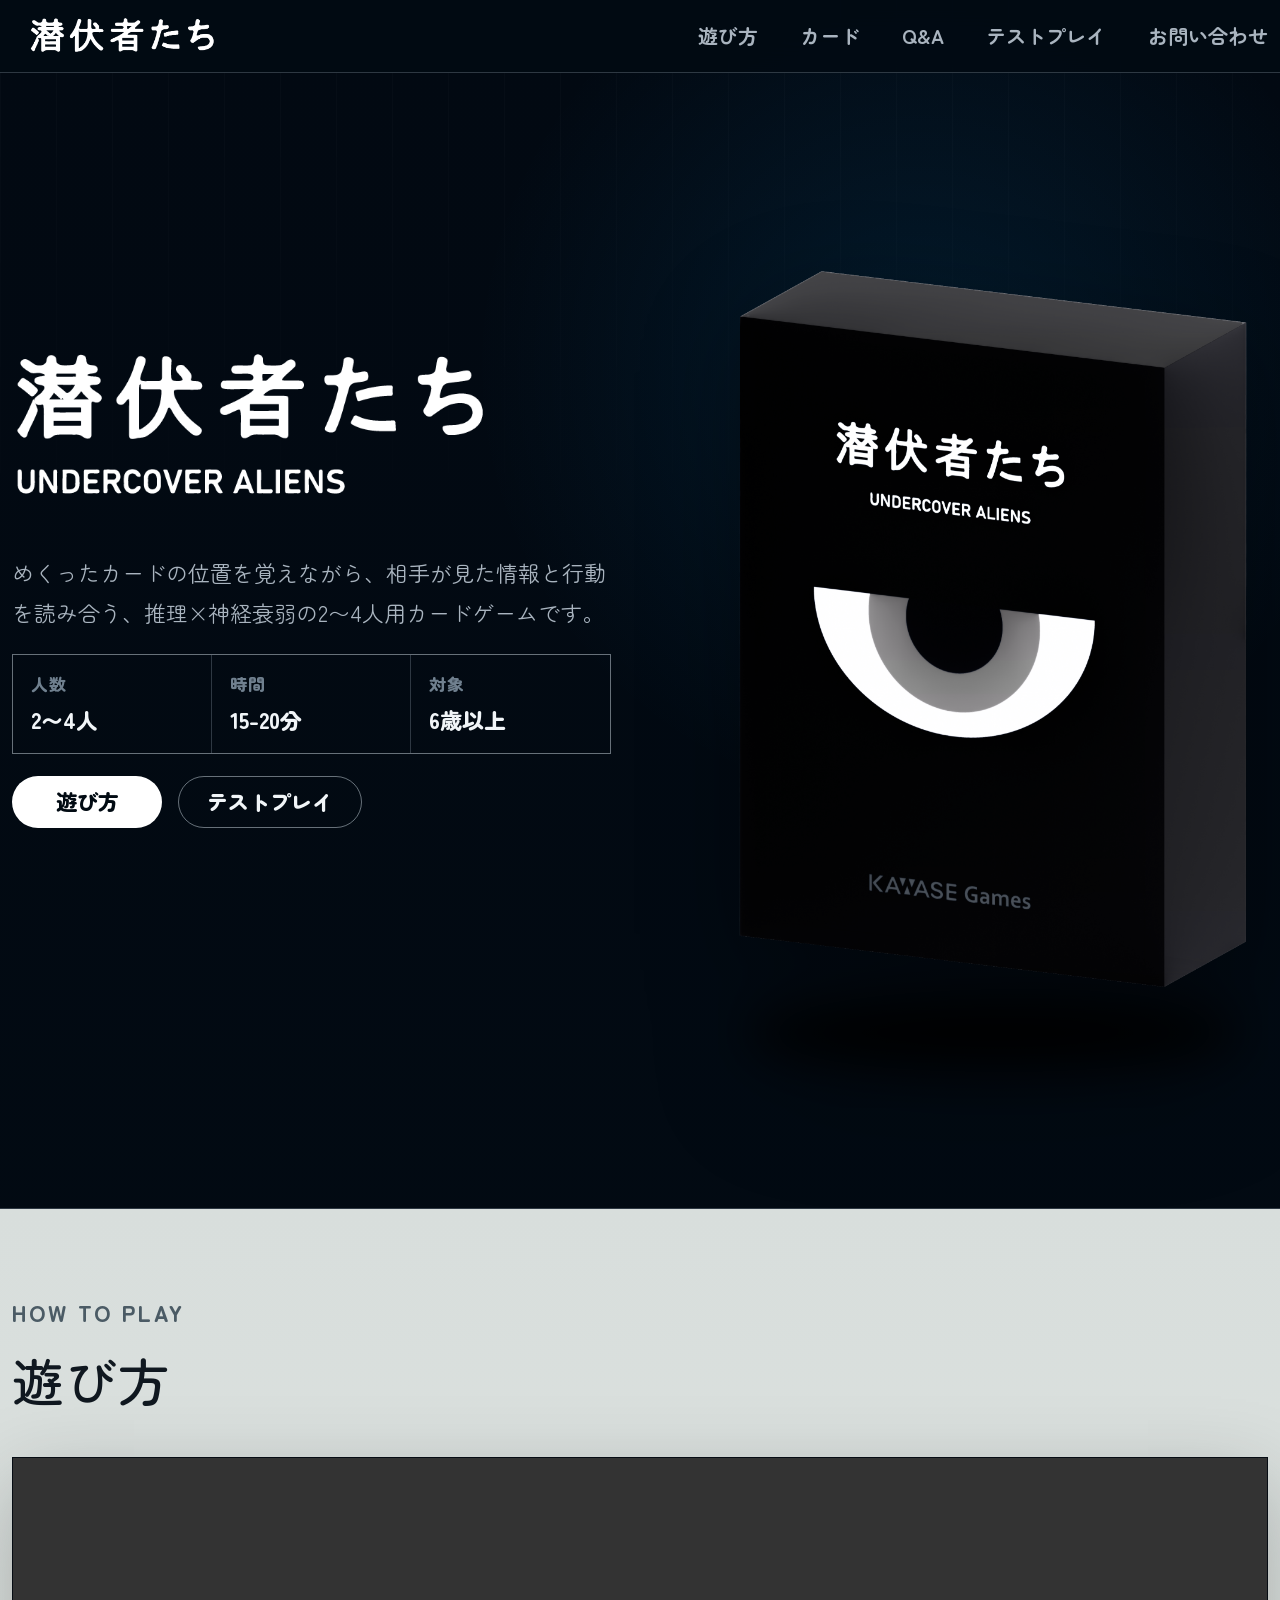
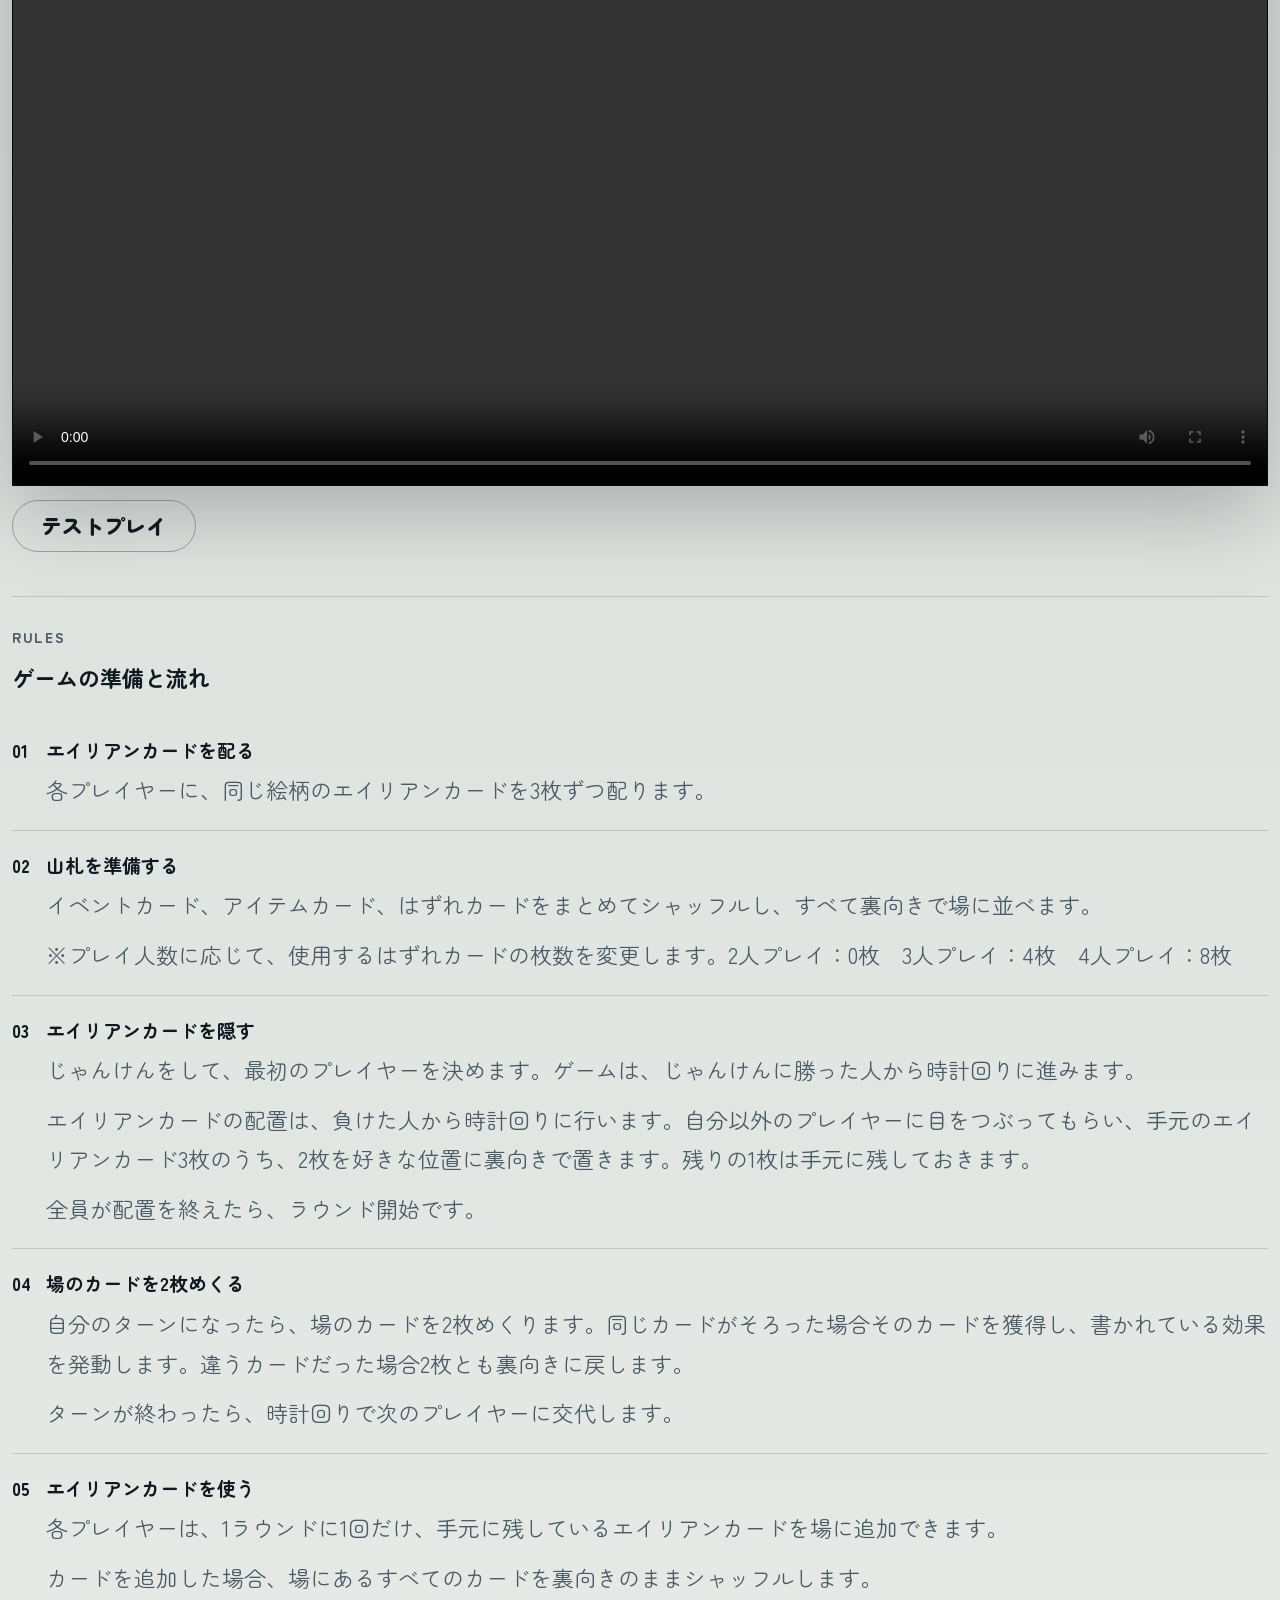
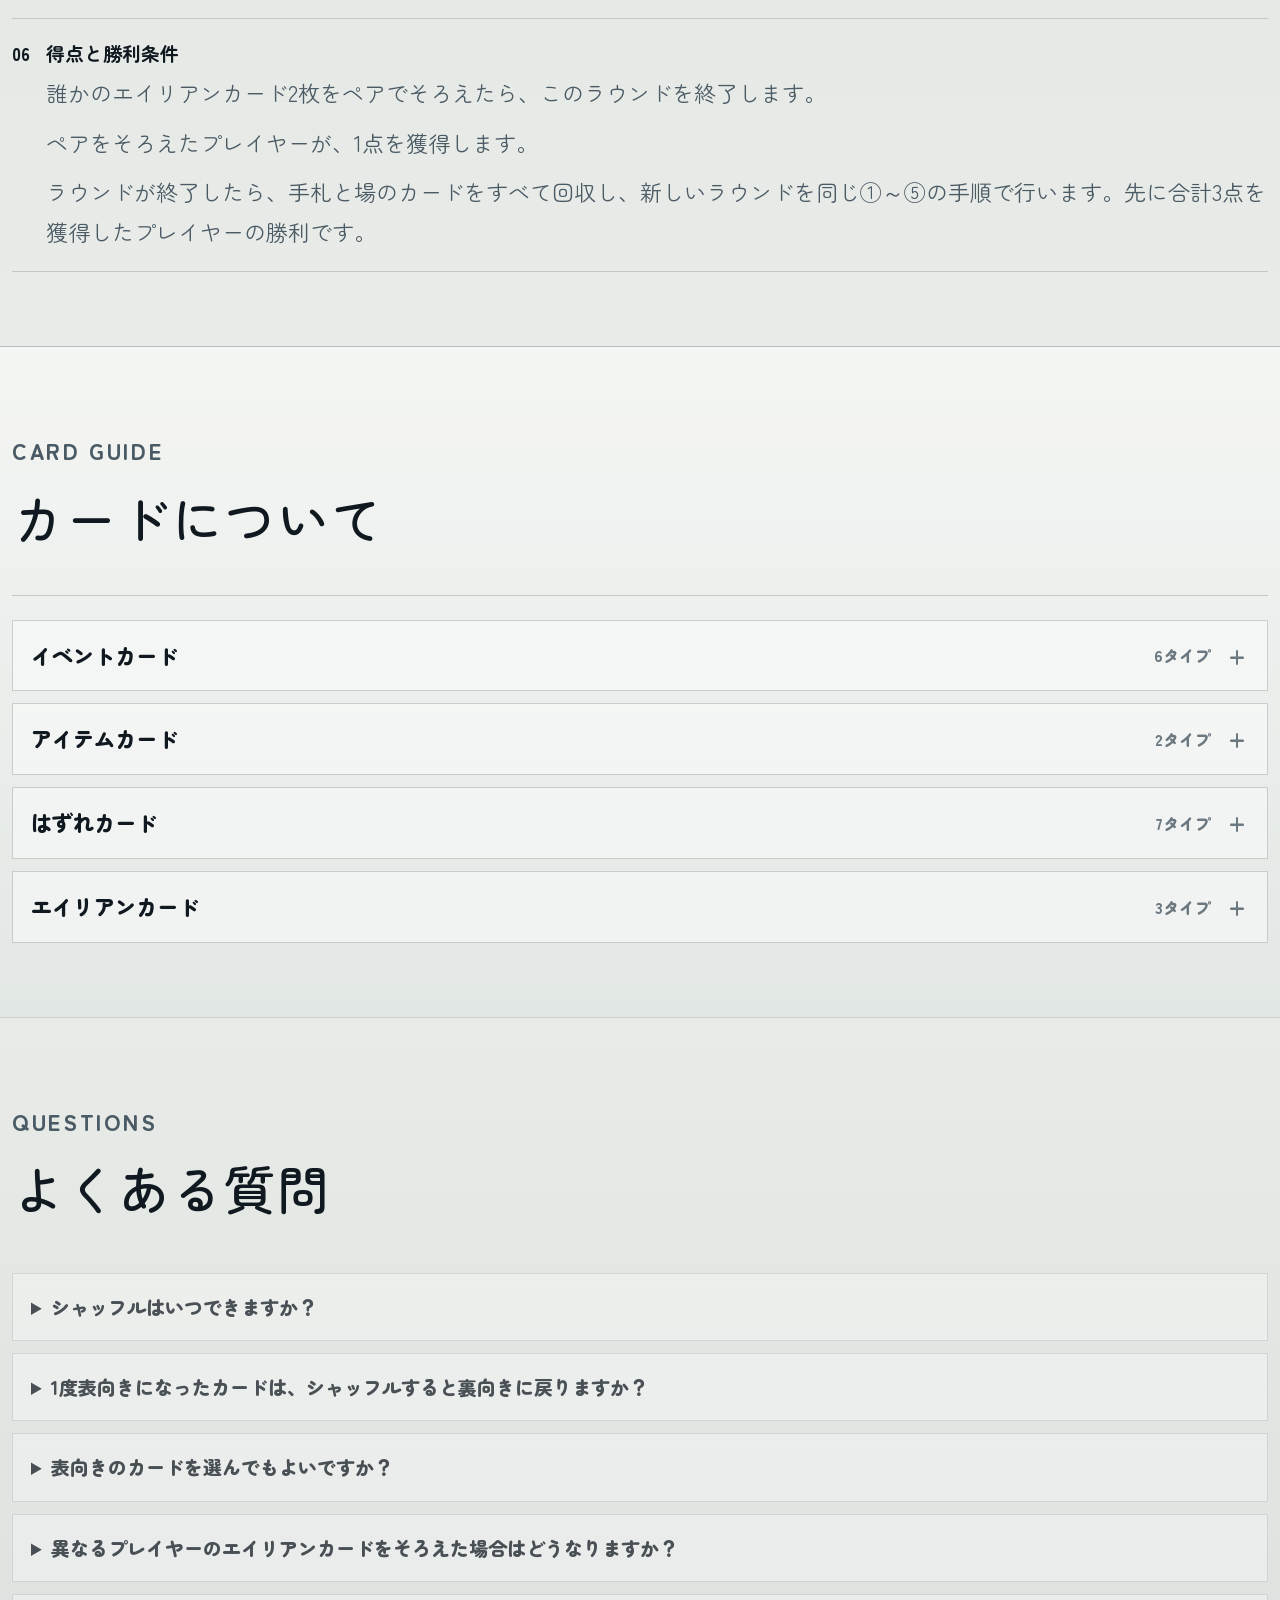
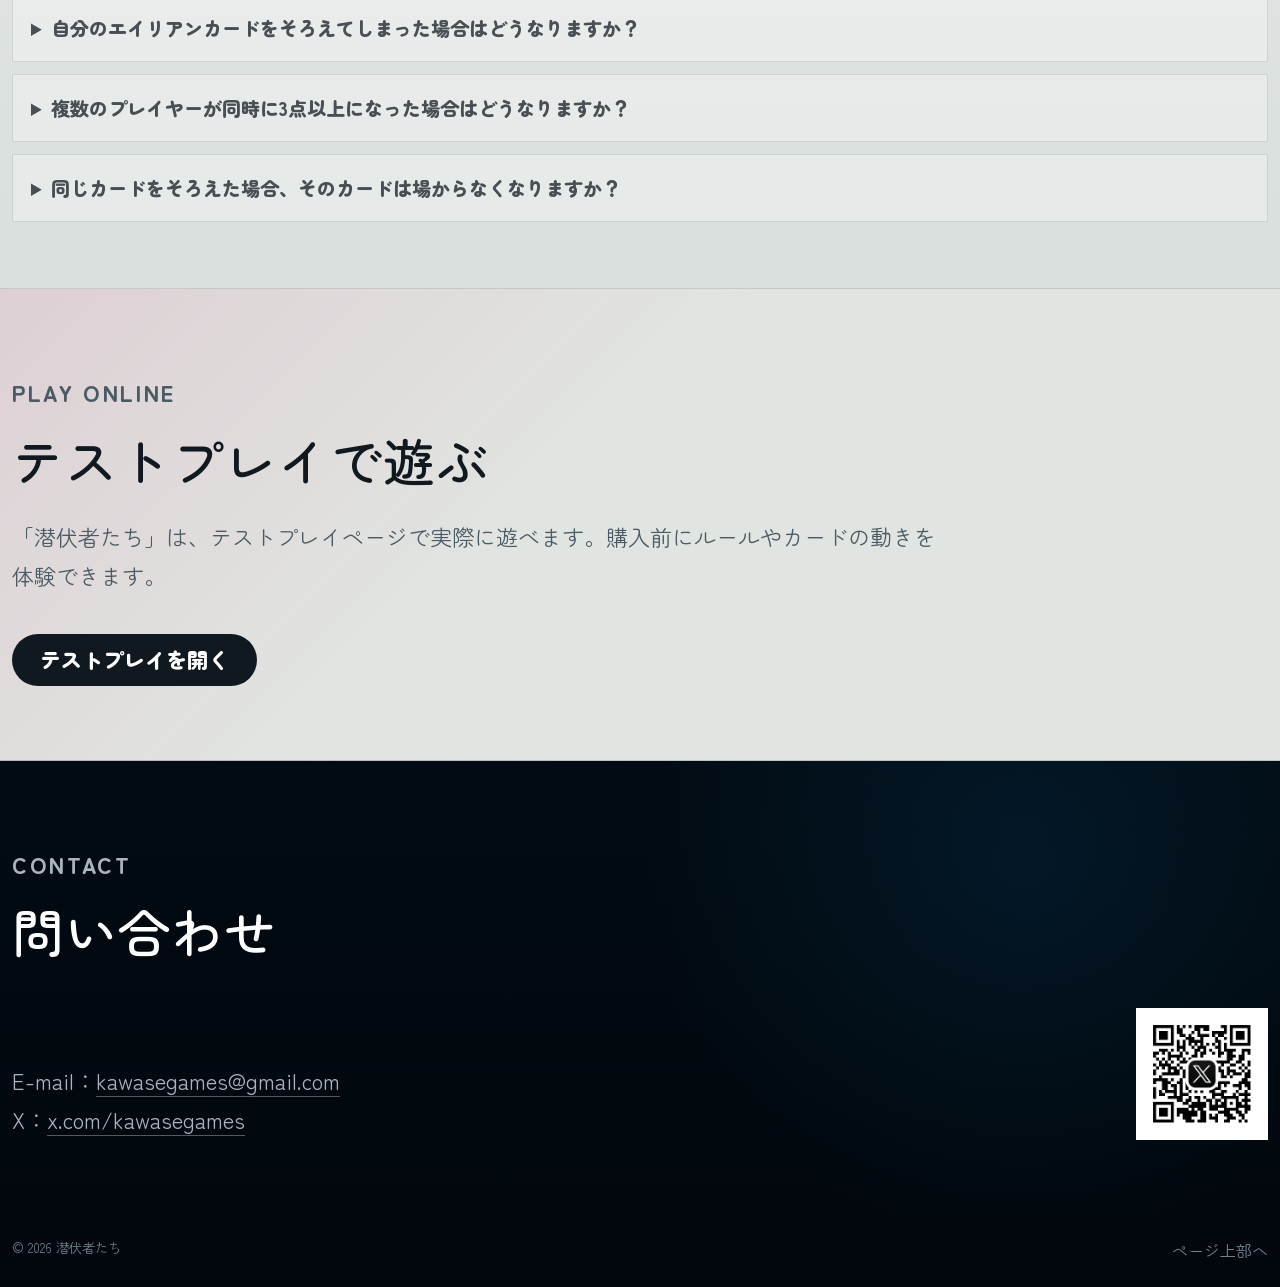
==== index.html @ 89948c5f "Update how-to video asset" ====
﻿<!doctype html>
<html lang="ja">
<head>
  <meta charset="utf-8">
  <meta http-equiv="content-type" content="text/html; charset=utf-8">
  <meta name="viewport" content="width=device-width, initial-scale=1">
  <title>潜伏者たち | UNDERCOVER ALIENS</title>
  <meta name="description" content="推理と神経衰弱が交差する2〜4人用カードゲーム「潜伏者たち」の公式ページ。">
  <meta property="og:type" content="website">
  <meta property="og:title" content="潜伏者たち">
  <meta property="og:description" content="推理と神経衰弱が交差する2〜4人用カードゲーム。">
  <link rel="preconnect" href="https://fonts.googleapis.com">
  <link rel="preconnect" href="https://fonts.gstatic.com" crossorigin>
  <link href="https://fonts.googleapis.com/css2?family=Zen+Maru+Gothic:wght@400;500;700;900&display=swap" rel="stylesheet">
  <link rel="stylesheet" href="./style.css?v=20260928-01">
</head>
<body>
  <a class="skip-link" href="#main">本文へ移動</a>

  <header class="site-header">
    <div class="wrap header-inner">
      <a class="brand" href="#top" aria-label="潜伏者たち">
        <img class="header-logo" src="./素材/ヘッダー.png" alt="潜伏者たち" width="792" height="171">
      </a>
      <nav class="nav-links" aria-label="ページ内ナビゲーション">
        <a href="#howto">遊び方</a>
        <a href="#cards">カード</a>
        <a href="#faq">Q&A</a>
        <a href="#shiyutaku">テストプレイ</a>
        <a href="#contact">お問い合わせ</a>
      </nav>
      <a class="nav-cta" href="#howto">遊び方</a>
    </div>
  </header>

  <main id="main">
    <section class="hero" id="top">
      <div class="wrap hero-grid">
        <div class="hero-copy reveal">
          <h1 class="sr-only" data-config="title">潜伏者たち</h1>
          <div class="hero-title-frame" aria-hidden="true">
            <img class="hero-title-image" src="./素材/タイトル.png" alt="" width="792" height="489">
          </div>
          <p class="hero-text">めくったカードの位置を覚えながら、相手が見た情報と行動を読み合う、推理×神経衰弱の2〜4人用カードゲームです。</p>
          <dl class="spec-strip" aria-label="ゲーム概要">
            <div><dt>人数</dt><dd data-config="players">2〜4人</dd></div>
            <div><dt>時間</dt><dd data-config="playTime">15-20分</dd></div>
            <div><dt>対象</dt><dd data-config="age">6歳以上</dd></div>
          </dl>
          <div class="hero-actions">
            <a class="button button-primary" href="#howto">遊び方</a>
            <a class="button button-secondary" href="https://shiyutaku.com/home" target="_blank" rel="noopener" data-buy-link data-config="ctaLabel">テストプレイ</a>
          </div>
        </div>

        <div class="hero-art reveal" aria-label="商品イメージ">
          <img class="hero-art-image" src="./素材/はこ-hero.png" alt="潜伏者たちの商品箱イメージ" width="1839" height="2798">
        </div>
      </div>
    </section>

    <section class="section section-rules" id="howto">
      <div class="wrap narrow">
        <div class="section-title reveal">
          <p class="eyebrow">How to play</p>
          <h2>遊び方</h2>
        </div>

        <section class="howto-video reveal" aria-label="遊び方動画">
          <div class="movie-screen">
            <video class="howto-movie" controls playsinline preload="metadata" aria-label="潜伏者たちの遊び方動画">
              <source src="./素材/最終.mp4?v=20261009-02" type="video/mp4">
              お使いのブラウザでは動画を再生できません。
            </video>
          </div>
          <div class="movie-controls">
            <a class="button button-secondary button-paper" href="https://shiyutaku.com/home" target="_blank" rel="noopener">テストプレイ</a>
          </div>
        </section>

        <section class="rule-block rule-block-single reveal">
          <div class="rule-heading">
            <p class="eyebrow">Rules</p>
            <h3>ゲームの準備と流れ</h3>
          </div>
          <ol class="rule-list">
            <li>
              <h4>エイリアンカードを配る</h4>
              <p>各プレイヤーに、同じ絵柄のエイリアンカードを3枚ずつ配ります。</p>
            </li>
            <li>
              <h4>山札を準備する</h4>
              <p>イベントカード、アイテムカード、はずれカードをまとめてシャッフルし、すべて裏向きで場に並べます。</p>
              <p class="rule-note">※プレイ人数に応じて、使用するはずれカードの枚数を変更します。2人プレイ：0枚　3人プレイ：4枚　4人プレイ：8枚</p>
            </li>
            <li>
              <h4>エイリアンカードを隠す</h4>
              <p>じゃんけんをして、最初のプレイヤーを決めます。ゲームは、じゃんけんに勝った人から時計回りに進みます。</p>
              <p>エイリアンカードの配置は、負けた人から時計回りに行います。自分以外のプレイヤーに目をつぶってもらい、手元のエイリアンカード3枚のうち、2枚を好きな位置に裏向きで置きます。残りの1枚は手元に残しておきます。</p>
              <p>全員が配置を終えたら、ラウンド開始です。</p>
            </li>
            <li>
              <h4>場のカードを2枚めくる</h4>
              <p>自分のターンになったら、場のカードを2枚めくります。同じカードがそろった場合そのカードを獲得し、書かれている効果を発動します。違うカードだった場合2枚とも裏向きに戻します。</p>
              <p>ターンが終わったら、時計回りで次のプレイヤーに交代します。</p>
            </li>
            <li>
              <h4>エイリアンカードを使う</h4>
              <p>各プレイヤーは、1ラウンドに1回だけ、手元に残しているエイリアンカードを場に追加できます。</p>
              <p>カードを追加した場合、場にあるすべてのカードを裏向きのままシャッフルします。</p>
            </li>
            <li>
              <h4>得点と勝利条件</h4>
              <p>誰かのエイリアンカード2枚をペアでそろえたら、このラウンドを終了します。</p>
              <p>ペアをそろえたプレイヤーが、1点を獲得します。</p>
              <p>ラウンドが終了したら、手札と場のカードをすべて回収し、新しいラウンドを同じ①～⑤の手順で行います。先に合計3点を獲得したプレイヤーの勝利です。</p>
            </li>
          </ol>
        </section>
      </div>
    </section>

    <section class="section section-manual" id="cards">
      <div class="wrap narrow">
        <div class="section-title reveal">
          <p class="eyebrow">Card guide</p>
          <h2>カードについて</h2>
        </div>

        <section class="card-guide reveal">
          <div class="card-accordion">
            <details>
              <summary>
                <span>イベントカード</span>
                <small>6タイプ</small>
              </summary>
              <div class="card-detail">
                <div>
                  <div class="card-image-grid card-image-grid-inset" aria-label="イベントカード画像一覧">
                    <img src="./素材/001-card-front.png" alt="イベントカード画像 001" width="816" height="1112" loading="lazy">
                    <img src="./素材/002-card-front.png" alt="イベントカード画像 002" width="816" height="1112" loading="lazy">
                    <img src="./素材/003-card-front.png" alt="イベントカード画像 003" width="816" height="1112" loading="lazy">
                    <img src="./素材/004-card-front.png" alt="イベントカード画像 004" width="816" height="1112" loading="lazy">
                    <img src="./素材/005-card-front.png" alt="イベントカード画像 005" width="816" height="1112" loading="lazy">
                    <img src="./素材/006-card-front.png" alt="イベントカード画像 006" width="816" height="1112" loading="lazy">
                    <img src="./素材/007-card-front.png" alt="イベントカード画像 007" width="816" height="1112" loading="lazy">
                  </div>
                </div>
              </div>
            </details>
            <details>
              <summary>
                <span>アイテムカード</span>
                <small>2タイプ</small>
              </summary>
              <div class="card-detail">
                <div>
                  <div class="card-image-grid card-image-grid-inset" aria-label="アイテムカード画像一覧">
                    <img src="./素材/011-card-front-01.png" alt="アイテムカード画像 011" width="816" height="1112" loading="lazy">
                    <img src="./素材/012-card-front-01.png" alt="アイテムカード画像 012" width="816" height="1112" loading="lazy">
                    <img src="./素材/013-card-front.png" alt="アイテムカード画像 013" width="816" height="1112" loading="lazy">
                    <img src="./素材/014-card-front.png" alt="アイテムカード画像 014" width="816" height="1112" loading="lazy">
                    <img src="./素材/015-card-front.png" alt="アイテムカード画像 015" width="816" height="1112" loading="lazy">
                    <img src="./素材/016-card-front.png" alt="アイテムカード画像 016" width="816" height="1112" loading="lazy">
                  </div>
                </div>
              </div>
            </details>
            <details>
              <summary>
                <span>はずれカード</span>
                <small>7タイプ</small>
              </summary>
              <div class="card-detail">
                <div>
                  <div class="card-image-grid card-image-grid-inset" aria-label="はずれカード画像一覧">
                    <img src="./素材/111-card-front.png" alt="はずれカード画像 111" width="816" height="1112" loading="lazy">
                  </div>
                </div>
              </div>
            </details>
            <details>
              <summary>
                <span>エイリアンカード</span>
                <small>3タイプ</small>
              </summary>
              <div class="card-detail alien-type">
                <div>
                  <div class="card-image-grid card-image-grid-inset" aria-label="エイリアンカード画像一覧">
                    <img src="./素材/001-E-card-front.png" alt="エイリアンカード画像 001-E" width="816" height="1112" loading="lazy">
                    <img src="./素材/002-E-card-front.png" alt="エイリアンカード画像 002-E" width="816" height="1112" loading="lazy">
                    <img src="./素材/003-E-card-front.png" alt="エイリアンカード画像 003-E" width="816" height="1112" loading="lazy">
                    <img src="./素材/004-E-card-front.png" alt="エイリアンカード画像 004-E" width="816" height="1112" loading="lazy">
                  </div>
                </div>
              </div>
            </details>
          </div>
        </section>
      </div>
    </section>

    <section class="section section-faq" id="faq">
      <div class="wrap narrow">
        <div class="section-title reveal">
          <p class="eyebrow">Questions</p>
          <h2>よくある質問</h2>
        </div>

        <div class="faq-list reveal">
          <details>
            <summary>シャッフルはいつできますか？</summary>
            <p>操作中のプレイヤーのターンが終了したタイミングで行えます。カードをめくっている途中や、カードの効果を処理している途中にはシャッフルできません。</p>
          </details>
          <details>
            <summary>1度表向きになったカードは、シャッフルすると裏向きに戻りますか？</summary>
            <p>戻りません。1度表向きになったカードは、そのラウンドが終了するまで表向きのままです。シャッフルする場合も、表向きの状態を保ったまま位置だけを入れ替えます。</p>
          </details>
          <details>
            <summary>表向きのカードを選んでもよいですか？</summary>
            <p>はい。場にあるカードであれば、表向きのカードも選べます。</p>
          </details>
          <details>
            <summary>異なるプレイヤーのエイリアンカードをそろえた場合はどうなりますか？</summary>
            <p>ペアとして成立しません。同じプレイヤーが持つ同じ絵柄のエイリアンカード2枚をそろえた場合のみ有効です。異なるプレイヤーのエイリアンカードだった場合は、そのまま元の位置に戻します。</p>
          </details>
          <details>
            <summary>自分のエイリアンカードをそろえてしまった場合はどうなりますか？</summary>
            <p>自分以外のすべてのプレイヤーが、それぞれ1点を獲得します。</p>
          </details>
          <details>
            <summary>複数のプレイヤーが同時に3点以上になった場合はどうなりますか？</summary>
            <p>最も得点が高いプレイヤーの勝利です。最も得点が高いプレイヤーが複数いる場合は、その全員が同率1位となります。それ以外のプレイヤーは敗北です。</p>
          </details>
          <details>
            <summary>同じカードをそろえた場合、そのカードは場からなくなりますか？</summary>
            <p>はい。そろえたカードは、基本的に場から取り除きます。</p>
            <p>イベントカード：そろえた直後に効果を発動し、場から取り除きます。</p>
            <p>アイテムカード：手札に加え、任意のタイミングで使用します。（使用できる回数はカードによって異なります）</p>
          </details>
        </div>
      </div>
    </section>

    <section class="section section-shiyutaku shiyutaku" id="shiyutaku">
      <div class="wrap narrow">
        <div class="section-title reveal">
          <p class="eyebrow">Play online</p>
          <h2>テストプレイで遊ぶ</h2>
          <p>「潜伏者たち」は、テストプレイページで実際に遊べます。購入前にルールやカードの動きを体験できます。</p>
        </div>
        <div class="shiyutaku-box reveal">
          <a class="button button-dark" href="https://shiyutaku.com/home" target="_blank" rel="noopener" data-buy-link>テストプレイを開く</a>
        </div>
      </div>
    </section>

    <section class="section section-contact contact" id="contact">
      <div class="wrap narrow">
        <div class="section-title reveal">
          <p class="eyebrow">Contact</p>
          <h2>問い合わせ</h2>
        </div>
        <div class="contact-panel reveal">
          <div>
            <ul class="contact-list">
              <li>E-mail：<a href="mailto:kawasegames@gmail.com">kawasegames@gmail.com</a></li>
              <li>X：<a href="https://x.com/kawasegames">x.com/kawasegames</a></li>
            </ul>
          </div>
          <div class="qr-row" aria-label="問い合わせQRコード">
            <img class="contact-qr" src="./素材/QR_182072.png" alt="問い合わせ先QRコード" width="300" height="300" loading="lazy">
          </div>
        </div>
      </div>
    </section>
  </main>

  <footer class="footer">
    <div class="wrap footer-inner">
      <small>&copy; <span data-year></span> <span data-config="title">潜伏者たち</span></small>
      <a href="#top">ページ上部へ</a>
    </div>
  </footer>

  <script src="./script.js?v=20260928-01" charset="utf-8"></script>
</body>
</html>
---- style.css ----
:root {
  --bg: #020b13;
  --panel: #06111b;
  --panel-soft: #081722;
  --ink: #f1f5f8;
  --muted: #a9b4bf;
  --dim: #70808f;
  --line: rgba(196, 213, 228, 0.23);
  --line-strong: rgba(223, 235, 245, 0.46);
  --blue: #10a7ff;
  --cyan: #61d8ff;
  --yellow: #ffc62e;
  --pink: #c01665;
  --purple: #df2fff;
  --white: #ffffff;
  --paper: #e9ece8;
  --paper-soft: #dfe5e3;
  --paper-ink: #101820;
  --paper-muted: #4b5b65;
  --max: 1160px;
}

* {
  box-sizing: border-box;
}

html {
  scroll-behavior: smooth;
}

body {
  margin: 0;
  background:
    radial-gradient(circle at 72% 6%, rgba(16, 167, 255, 0.11), transparent 28rem),
    linear-gradient(180deg, #020912 0%, var(--bg) 42%, #01070d 100%);
  color: var(--ink);
  font-family: "Zen Maru Gothic", "Noto Sans JP", "Yu Gothic", Meiryo, sans-serif;
  line-height: 1.8;
  overflow-x: hidden;
}

body::before {
  content: "";
  position: fixed;
  inset: 0;
  pointer-events: none;
  background: linear-gradient(90deg, rgba(255,255,255,0.025) 1px, transparent 1px) 0 0 / 56px 56px;
  mask-image: linear-gradient(180deg, black, transparent 70%);
  z-index: -1;
}

a {
  color: inherit;
  text-decoration: none;
}

img {
  max-width: 100%;
  display: block;
}

button {
  font: inherit;
}

.wrap {
  width: min(var(--max), calc(100% - 16px));
  margin-inline: auto;
}

.narrow {
  width: min(980px, calc(100% - 16px));
}

.skip-link {
  position: fixed;
  left: 14px;
  top: 10px;
  z-index: 100;
  transform: translateY(-150%);
  padding: 8px 12px;
  border: 1px solid var(--line-strong);
  background: var(--ink);
  color: var(--bg);
  font-weight: 800;
}

.skip-link:focus {
  transform: translateY(0);
}

.sr-only {
  position: absolute;
  width: 1px;
  height: 1px;
  padding: 0;
  margin: -1px;
  overflow: hidden;
  clip: rect(0, 0, 0, 0);
  white-space: nowrap;
  border: 0;
}

.site-header {
  position: sticky;
  top: 0;
  z-index: 50;
  border-bottom: 1px solid var(--line);
  background: rgba(2, 11, 19, 0.88);
  backdrop-filter: blur(18px);
}

.header-inner {
  min-height: 72px;
  display: flex;
  align-items: center;
  justify-content: space-between;
  gap: 14px;
}

.brand {
  width: clamp(158px, 36vw, 220px);
  display: inline-flex;
  align-items: center;
  flex: 0 0 auto;
}

.header-logo {
  width: 100%;
  height: auto;
}

.nav-links {
  display: none;
}

.nav-cta {
  display: inline-flex;
  min-height: 48px;
  align-items: center;
  justify-content: center;
  padding: 0 20px;
  border: 1px solid var(--line-strong);
  border-radius: 999px;
  color: var(--ink);
  font-size: 20px;
  font-weight: 800;
}

.hero {
  min-height: auto;
  display: grid;
  align-items: start;
  padding: 96px 0 54px;
  border-bottom: 1px solid var(--line);
  overflow: hidden;
}

.hero-grid {
  display: grid;
  gap: 58px;
}

.eyebrow {
  margin: 0 0 12px;
  color: var(--muted);
  font-size: 14px;
  font-weight: 800;
  letter-spacing: 0.12em;
  text-transform: uppercase;
}

h1,
h2,
h3,
h4,
p {
  margin-top: 0;
}

h1 {
  margin-bottom: 4px;
  font-size: clamp(38px, 12vw, 76px);
  line-height: 1.04;
  letter-spacing: 0;
}

.hero-title-frame {
  width: min(100%, 560px);
  aspect-ratio: 700 / 285;
  overflow: hidden;
  margin: 0 0 18px;
}

.hero-title-image {
  width: 113.2%;
  height: auto;
  transform: translate(-7.6%, -24%);
}

h2 {
  margin-bottom: 0;
  font-size: clamp(34px, 8vw, 52px);
  font-weight: 500;
  letter-spacing: 0.02em;
}

h3 {
  font-size: 22px;
  line-height: 1.45;
}

h4 {
  margin-bottom: 7px;
  font-size: 19px;
  line-height: 1.45;
}

.hero-lead {
  margin-bottom: 12px;
  color: var(--white);
  font-size: clamp(23px, 5.5vw, 33px);
  font-weight: 800;
  line-height: 1.45;
}

.hero-text,
.section-title p,
.rule-list p,
.flow-grid p,
.type-card p,
.effect-grid p,
.card-detail p,
.effect-items,
.faq-list p,
.shiyutaku-box p,
.contact-list {
  color: var(--muted);
  font-size: 19px;
}

.hero-text {
  max-width: 640px;
  margin-bottom: 22px;
}

.spec-strip {
  width: min(100%, 520px);
  display: grid;
  grid-template-columns: repeat(3, 1fr);
  margin: 0 0 18px;
  border: 1px solid var(--line-strong);
}

.spec-strip div {
  min-width: 0;
  padding: 8px 10px;
  border-right: 1px solid var(--line);
}

.spec-strip div:last-child {
  border-right: 0;
}

dt {
  color: var(--dim);
  font-size: 14px;
  font-weight: 800;
  letter-spacing: 0.08em;
}

dd {
  margin: 0;
  color: var(--ink);
  font-size: 17px;
  font-weight: 800;
}

.hero-actions {
  display: flex;
  flex-wrap: wrap;
  gap: 12px;
}

.button {
  min-width: 116px;
  min-height: 38px;
  display: inline-flex;
  align-items: center;
  justify-content: center;
  border-radius: 999px;
  padding: 0 18px;
  font-size: 17px;
  font-weight: 800;
  transition: transform 180ms ease, border-color 180ms ease, background 180ms ease;
}

.button:hover,
.button:focus-visible {
  transform: translateY(-2px);
}

.button-primary {
  background: var(--white);
  color: var(--bg);
}

.button-secondary {
  border: 1px solid var(--line-strong);
  color: var(--ink);
}

.hero-art {
  position: relative;
  min-height: 0;
  overflow: visible;
  display: grid;
  place-items: start end;
}

.hero-art-image {
  display: block;
  width: min(100%, 520px);
  max-width: none;
  height: auto;
  object-fit: contain;
  transform: none;
  filter: drop-shadow(0 28px 48px rgba(0, 0, 0, 0.34));
}

.floating-card {
  position: absolute;
  width: clamp(96px, 29vw, 180px);
  aspect-ratio: 2 / 3;
  display: grid;
  place-items: center;
  border: 1px solid rgba(219, 231, 243, 0.42);
  background: #07111d;
  box-shadow: 0 24px 52px rgba(0, 0, 0, 0.34);
  transform-origin: 50% 80%;
  transition: transform 220ms ease;
}

.floating-card:hover {
  transform: translateY(-4px) rotate(var(--r));
}

.floating-card small {
  position: absolute;
  left: 14px;
  bottom: 12px;
  color: var(--dim);
  font-size: 13px;
  font-weight: 800;
  letter-spacing: 0.08em;
}

.floating-card.has-image,
.qr-placeholder.has-image {
  padding: 0;
  overflow: hidden;
}

.floating-card.has-image img,
.qr-placeholder.has-image img {
  width: 100%;
  height: 100%;
  object-fit: cover;
}

.card-eye {
  --r: -18deg;
  left: 9%;
  top: 54px;
  transform: rotate(var(--r));
}

.card-item {
  --r: 9deg;
  left: 35%;
  top: 22px;
  transform: rotate(var(--r));
}

.card-alien {
  --r: 18deg;
  right: 9%;
  top: 84px;
  background: var(--pink);
  transform: rotate(var(--r));
}

.card-icon,
.mini-card > span {
  display: block;
}

.eye-icon {
  width: 52px;
  height: 32px;
  border-radius: 52% 48% 52% 48% / 62% 60% 40% 38%;
  background: var(--blue);
  position: relative;
  transform: rotate(-12deg);
}

.eye-icon::after {
  content: "";
  position: absolute;
  width: 15px;
  height: 15px;
  border: 5px solid var(--white);
  border-radius: 50%;
  left: 16px;
  top: 4px;
  background: var(--blue);
}

.warning-icon {
  width: 0;
  height: 0;
  border-left: 31px solid transparent;
  border-right: 31px solid transparent;
  border-bottom: 56px solid var(--yellow);
  position: relative;
}

.warning-icon::after {
  content: "";
  position: absolute;
  left: -5px;
  top: 28px;
  width: 10px;
  height: 10px;
  border-radius: 50%;
  background: var(--white);
}

.hazure-icon {
  width: 42px;
  height: 42px;
  border: 5px solid var(--purple);
  border-radius: 50%;
  position: relative;
}

.hazure-icon::before,
.hazure-icon::after {
  content: "";
  position: absolute;
  width: 5px;
  height: 34px;
  background: var(--purple);
  left: 14px;
  top: -1px;
}

.hazure-icon::before {
  transform: rotate(45deg);
}

.hazure-icon::after {
  transform: rotate(-45deg);
}

.alien-shape {
  width: 70px;
  height: 82px;
  display: block;
  border-radius: 46% 46% 34% 34%;
  background: #01070d;
  position: relative;
}

.alien-shape::before,
.alien-shape::after {
  content: "";
  position: absolute;
  background: var(--pink);
}

.alien-shape::before {
  width: 24px;
  height: 18px;
  right: 17px;
  top: 20px;
  border-radius: 50%;
  box-shadow: 7px -4px 0 #01070d;
}

.alien-shape::after {
  width: 88px;
  height: 16px;
  left: -9px;
  bottom: -5px;
  border-radius: 999px 999px 0 0;
  background: #01070d;
}

.section {
  padding: 56px 0;
  border-bottom: 1px solid var(--line);
}

.section-rules {
  --ink: var(--paper-ink);
  --muted: var(--paper-muted);
  --dim: #6c7880;
  --line: rgba(16, 24, 32, 0.16);
  --line-strong: rgba(16, 24, 32, 0.32);
  background:
    linear-gradient(180deg, #d8dedc, #e8ebe7),
    var(--paper-soft);
  color: var(--ink);
}

.section-manual {
  --ink: var(--paper-ink);
  --muted: var(--paper-muted);
  --dim: #6c7880;
  --line: rgba(16, 24, 32, 0.18);
  --line-strong: rgba(16, 24, 32, 0.34);
  background:
    linear-gradient(180deg, rgba(255, 255, 255, 0.5), rgba(223, 229, 227, 0.72)),
    var(--paper);
  color: var(--ink);
}

.section-faq {
  --ink: var(--paper-ink);
  --muted: var(--paper-muted);
  --dim: #6c7880;
  --line: rgba(16, 24, 32, 0.16);
  --line-strong: rgba(16, 24, 32, 0.32);
  background:
    linear-gradient(180deg, #e8ebe7, #d9dfdd),
    var(--paper);
  color: var(--ink);
}

.section-shiyutaku {
  --ink: var(--paper-ink);
  --muted: var(--paper-muted);
  --dim: #6c7880;
  --line: rgba(16, 24, 32, 0.16);
  --line-strong: rgba(16, 24, 32, 0.32);
  background:
    linear-gradient(135deg, rgba(192, 22, 101, 0.10), transparent 44%),
    #e1e5e1;
  color: var(--ink);
}

.section-contact {
  --ink: var(--white);
  --muted: #a9b4bf;
  --dim: #70808f;
  --line: rgba(196, 213, 228, 0.18);
  --line-strong: rgba(223, 235, 245, 0.38);
  background:
    radial-gradient(circle at 80% 22%, rgba(16, 167, 255, 0.09), transparent 24rem),
    linear-gradient(180deg, #020b13 0%, #01070d 100%);
  color: var(--ink);
  border-bottom: 0;
}

.section-title {
  margin-bottom: 30px;
  max-width: 940px;
}

.section-title p {
  margin: 10px 0 0;
}

.video-card {
  position: relative;
  width: 100%;
  aspect-ratio: 16 / 9;
  display: grid;
  place-items: center;
  margin-bottom: 44px;
  border: 1px solid var(--line-strong);
  background:
    linear-gradient(135deg, rgba(16, 167, 255, 0.10), transparent 36%),
    #f4f5f1;
  color: var(--ink);
  cursor: pointer;
  box-shadow: 0 26px 80px rgba(0, 0, 0, 0.22);
}

.play-circle {
  width: min(28vw, 126px);
  aspect-ratio: 1;
  display: block;
  border: 4px solid var(--ink);
  border-radius: 50%;
  position: relative;
}

.play-circle::after {
  content: "";
  position: absolute;
  left: 43%;
  top: 31%;
  border-top: 23px solid transparent;
  border-bottom: 23px solid transparent;
  border-left: 37px solid var(--ink);
}

.video-label {
  position: absolute;
  color: var(--dim);
  font-size: 15px;
  font-weight: 800;
  letter-spacing: 0.1em;
  transform: translateY(82px);
}

.howto-video {
  display: grid;
  gap: 14px;
  margin-bottom: 44px;
}

.movie-screen {
  overflow: hidden;
  border: 1px solid var(--line-strong);
  background: #01070d;
  box-shadow: 0 26px 80px rgba(0, 0, 0, 0.24);
}

.howto-movie {
  display: block;
  width: 100%;
  height: auto;
  max-height: 80vh;
  background: #01070d;
}

.movie-controls {
  display: flex;
  flex-wrap: wrap;
  gap: 12px;
}

.button-paper {
  border-color: var(--line-strong);
  color: var(--paper-ink);
}

.rule-block,
.quick-flow,
.card-types,
.effect-list,
.card-guide,
.faq-list,
.contact-panel {
  border-top: 1px solid var(--line);
  padding-top: 24px;
}

.rule-block {
  padding-top: 28px;
}

.card-types + .effect-list,
.effect-list + .effect-list {
  margin-top: 24px;
}

.card-guide h3 {
  margin-bottom: 16px;
}

.card-accordion {
  display: grid;
  gap: 12px;
}

.card-accordion details {
  border: 1px solid var(--line);
  background: rgba(255, 255, 255, 0.42);
}

.card-accordion summary {
  display: grid;
  grid-template-columns: 1fr auto 24px;
  gap: 14px;
  align-items: center;
  min-height: 64px;
  padding: 16px 18px;
  cursor: pointer;
  color: var(--ink);
  font-size: 21px;
  font-weight: 800;
}

.card-accordion summary::marker {
  content: "";
}

.card-accordion summary::after {
  content: "+";
  width: 24px;
  height: 24px;
  display: grid;
  place-items: center;
  color: var(--dim);
  font-size: 22px;
  line-height: 1;
}

.card-accordion details[open] summary::after {
  content: "-";
}

.card-accordion summary small {
  color: var(--dim);
  font-size: 16px;
  font-weight: 800;
}

.card-detail {
  padding: 0 28px 24px;
  border-top: 1px solid var(--line);
}

.card-detail p {
  margin: 14px 0 12px;
}

.effect-items {
  display: grid;
  gap: 8px 18px;
  margin: 0;
  padding: 0;
  list-style: none;
}

.effect-items li {
  display: grid;
  grid-template-columns: 18px 1fr;
  gap: 9px;
  align-items: center;
}

.card-image-grid {
  display: grid;
  grid-template-columns: repeat(2, minmax(0, 1fr));
  gap: 10px;
  margin-top: 22px;
}

.card-image-grid img {
  width: 100%;
  height: auto;
  border: 1px solid var(--line);
  background: rgba(255, 255, 255, 0.38);
}

.rule-heading {
  margin-bottom: 18px;
}

.rule-list {
  margin: 0;
  padding-left: 0;
  list-style: none;
  display: grid;
  gap: 0;
}

.rule-list li {
  padding: 20px 0 20px 34px;
  position: relative;
  border-bottom: 1px solid var(--line);
}

.rule-list li::before {
  content: counter(list-item, decimal-leading-zero);
  position: absolute;
  left: 0;
  top: 20px;
  color: var(--ink);
  font-size: 17px;
  font-weight: 800;
}

.rule-list p {
  margin-bottom: 0;
}

.rule-list p + p {
  margin-top: 10px;
}

.rule-note {
  color: var(--dim);
}

.flow-grid,
.type-grid,
.effect-grid {
  display: grid;
  gap: 14px;
}

.flow-grid article {
  min-height: 160px;
  padding: 18px;
  border: 1px solid var(--line);
  background: rgba(255, 255, 255, 0.46);
}

.flow-grid span {
  color: var(--blue);
  font-size: 34px;
  font-weight: 900;
  line-height: 1;
}

.type-grid {
  margin-top: 18px;
}

.type-card {
  display: grid;
  grid-template-columns: 70px 1fr;
  gap: 16px;
  align-items: center;
  padding: 16px;
  border: 1px solid var(--line);
  background: rgba(255, 255, 255, 0.38);
}

.type-card h4,
.type-card p {
  margin-bottom: 3px;
}

.type-card small {
  color: var(--dim);
  font-size: 16px;
}

.mini-card {
  width: 58px;
  aspect-ratio: 2 / 3;
  display: grid;
  place-items: center;
  border: 1px solid var(--line-strong);
  background: #07121d;
}

.mini-card .eye-icon {
  transform: scale(0.55) rotate(-12deg);
}

.mini-card .warning-icon {
  transform: scale(0.5);
}

.mini-card .hazure-icon {
  transform: scale(0.58);
}

.mini-card .alien-shape {
  transform: scale(0.58);
}

.alien-type .mini-card {
  background: var(--pink);
}

.effect-list h3 {
  margin-bottom: 14px;
  padding-bottom: 10px;
  border-bottom: 1px solid var(--line);
}

.effect-list {
  padding: 20px;
  border: 1px solid var(--line);
  background: rgba(255, 255, 255, 0.34);
}

.effect-grid p {
  display: grid;
  grid-template-columns: 18px 1fr;
  gap: 9px;
  align-items: center;
  margin: 0;
}

.dot {
  width: 12px;
  height: 12px;
  border-radius: 50%;
  display: inline-block;
}

.dot.blue {
  background: var(--blue);
}

.dot.cyan {
  background: var(--cyan);
}

.dot.yellow {
  background: var(--yellow);
}

.faq-list {
  display: grid;
  gap: 12px;
  border-top: 0;
  padding-top: 0;
}

.faq-list details {
  border: 1px solid var(--line);
  padding: 16px 18px;
  background: rgba(255, 255, 255, 0.44);
}

.faq-list summary {
  cursor: pointer;
  color: var(--ink);
  font-size: 19px;
  font-weight: 800;
}

.faq-list p {
  margin: 10px 0 0;
}

.shiyutaku-box {
  color: var(--muted);
  padding-top: 8px;
}

.shiyutaku-box .button {
  margin-top: 0;
}

.button-dark {
  background: var(--paper-ink);
  color: #fff;
}

.contact-panel {
  display: grid;
  gap: 28px;
  padding: 0;
  border: 0;
  background: transparent;
}

.contact-list {
  margin: 0;
  padding: 0;
  list-style: none;
}

.contact-list a {
  border-bottom: 1px solid rgba(241, 245, 248, 0.34);
}

.qr-row {
  display: flex;
  gap: 18px;
  flex-wrap: wrap;
}

.contact-qr {
  width: 132px;
  height: auto;
  border: 7px solid var(--white);
  background: var(--white);
}

.qr-placeholder {
  width: 96px;
  aspect-ratio: 1;
  display: grid;
  place-items: center;
  background:
    linear-gradient(90deg, var(--bg) 8px, transparent 8px) 0 0 / 18px 18px,
    linear-gradient(var(--bg) 8px, transparent 8px) 0 0 / 18px 18px,
    var(--white);
  color: var(--bg);
  border: 7px solid var(--white);
  font-size: 17px;
  font-weight: 900;
}

.footer {
  padding: 22px 0;
  color: var(--dim);
  font-size: 16px;
}

.footer-inner {
  display: flex;
  justify-content: space-between;
  gap: 18px;
}

.reveal {
  opacity: 0.72;
  transform: translateY(8px);
  transition: opacity 520ms ease, transform 520ms ease;
}

.reveal.is-visible {
  opacity: 1;
  transform: translateY(0);
}

@media (prefers-reduced-motion: reduce) {
  html {
    scroll-behavior: auto;
  }

  *,
  *::before,
  *::after {
    transition-duration: 1ms !important;
    animation-duration: 1ms !important;
  }
}

@media (min-width: 680px) {
  .nav-links {
    display: flex;
    gap: 42px;
    color: var(--muted);
    font-size: 20px;
    font-weight: 700;
  }

  .nav-cta {
    display: none;
  }

  .hero-grid {
    grid-template-columns: 1fr 1fr;
    align-items: start;
  }

  .hero-art {
    min-height: 0;
    place-items: start end;
  }

  .hero-art-image {
    width: min(43vw, 560px);
    transform: translateY(-36px);
  }

  .flow-grid {
    grid-template-columns: repeat(3, 1fr);
  }

  .type-grid {
    grid-template-columns: repeat(2, 1fr);
    column-gap: 42px;
  }

  .effect-grid {
    grid-template-columns: repeat(2, 1fr);
    column-gap: 38px;
  }

  .effect-items {
    grid-template-columns: repeat(2, minmax(0, 1fr));
  }

  .card-image-grid {
    grid-template-columns: repeat(4, minmax(0, 1fr));
    gap: 14px;
  }

  .contact-panel {
    grid-template-columns: 1fr auto;
    align-items: end;
  }
}

@media (min-width: 980px) {
  .wrap {
    width: min(1400px, calc(100% - 24px));
  }

  .narrow {
    width: min(1400px, calc(100% - 24px));
  }

  .hero {
    padding: 234px 0 64px;
  }

  .spec-strip {
    width: min(100%, 660px);
    margin-bottom: 22px;
  }

  .spec-strip div {
    padding: 14px 18px;
  }

  dt {
    font-size: 17px;
  }

  dd {
    font-size: 22px;
  }

  .hero-actions {
    gap: 16px;
  }

  .button {
    min-width: 150px;
    min-height: 52px;
    padding: 0 28px;
    font-size: 21px;
  }

  .card-image-grid {
    grid-template-columns: repeat(4, minmax(0, 1fr));
    gap: 16px;
    margin-top: 30px;
  }

  .section {
    padding: 74px 0;
  }

  .hero-text,
  .section-title p,
  .rule-list p,
  .flow-grid p,
  .type-card p,
  .effect-grid p,
  .card-detail p,
  .effect-items,
  .faq-list p,
  .shiyutaku-box p,
  .contact-list {
    font-size: 22px;
  }
}
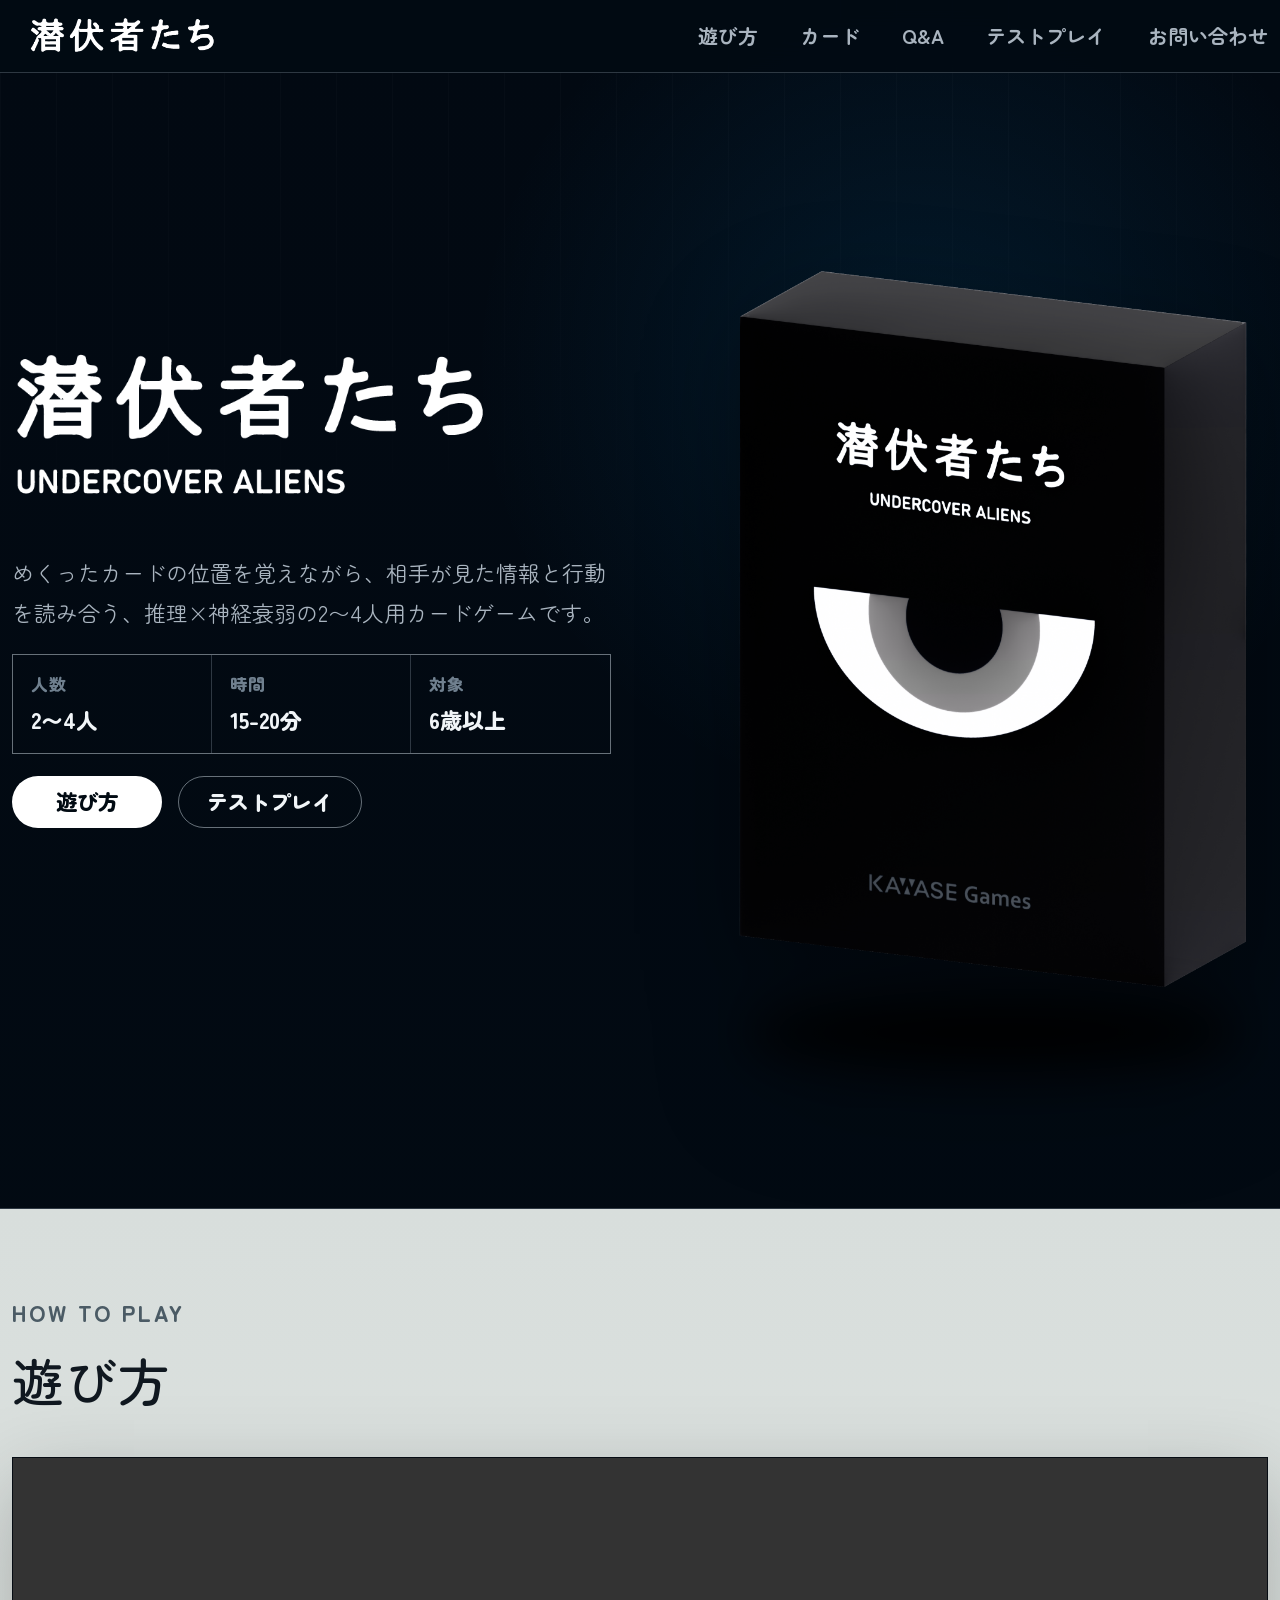
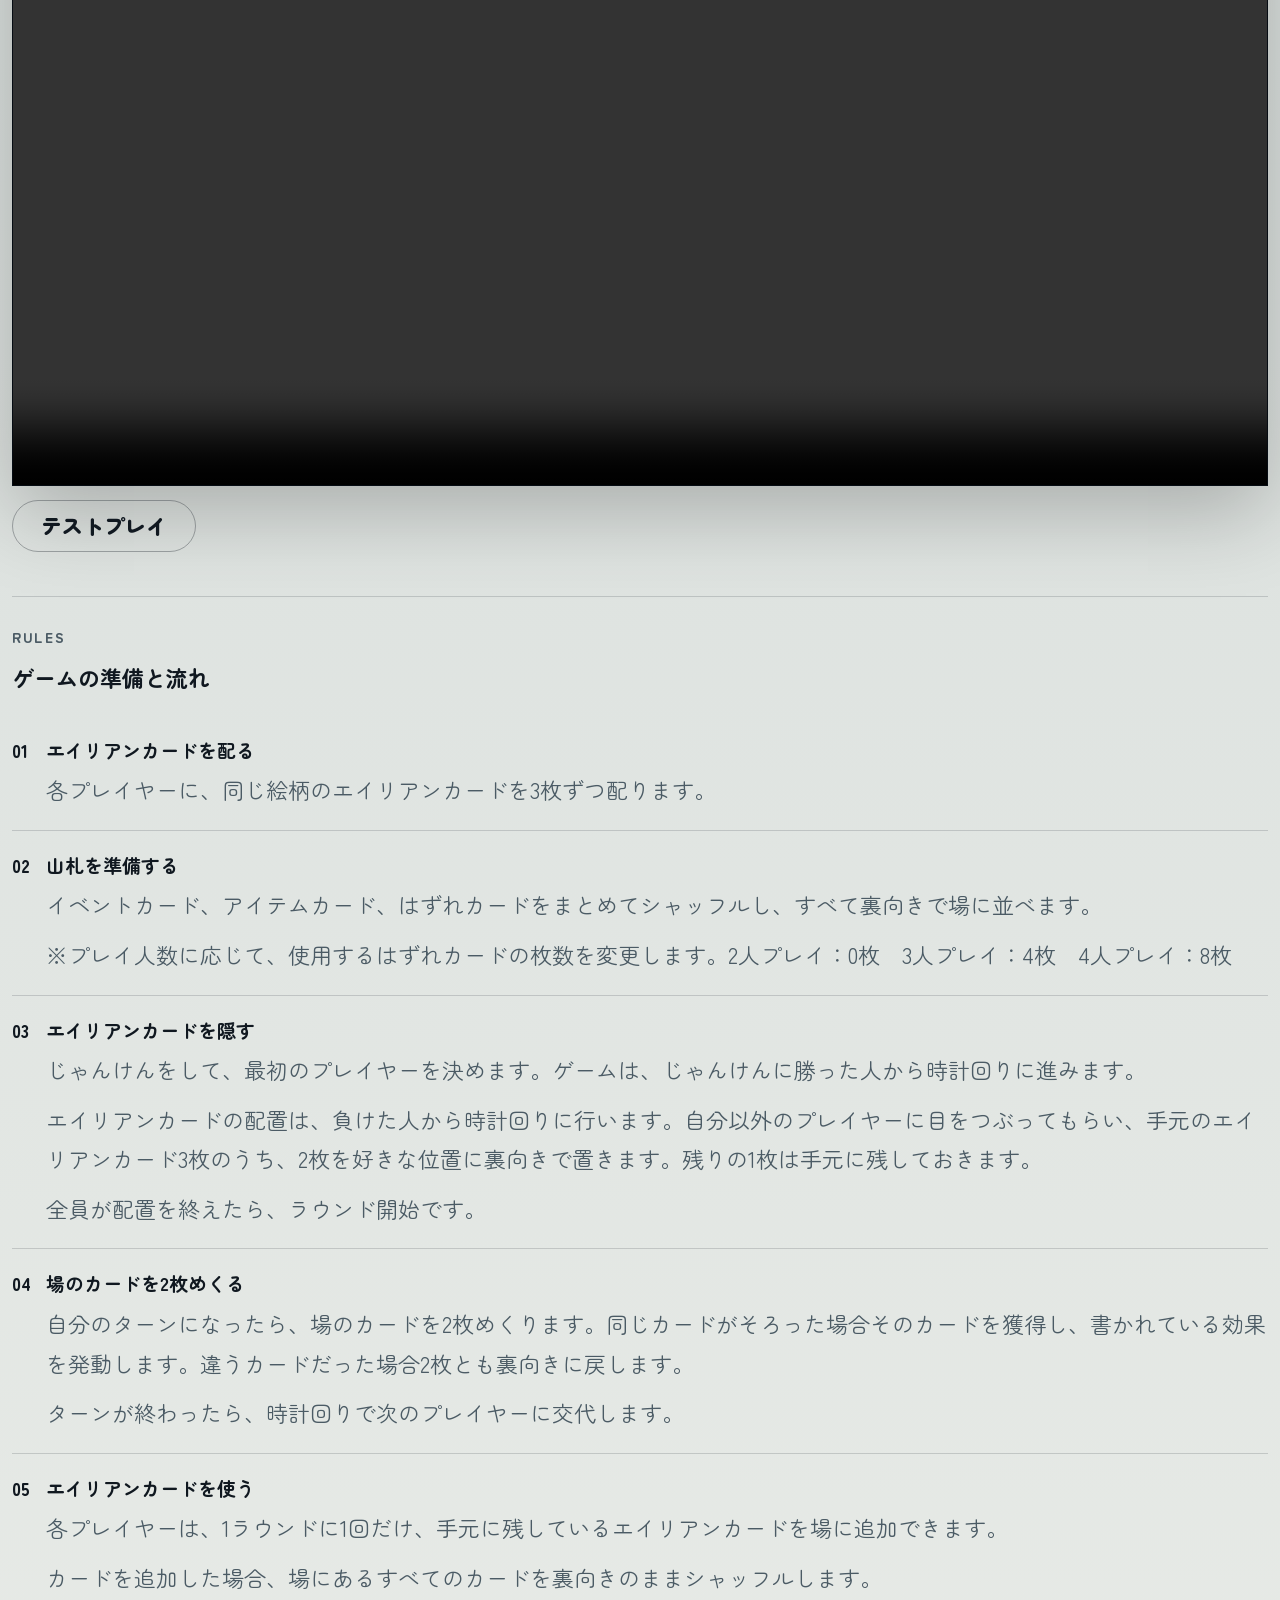
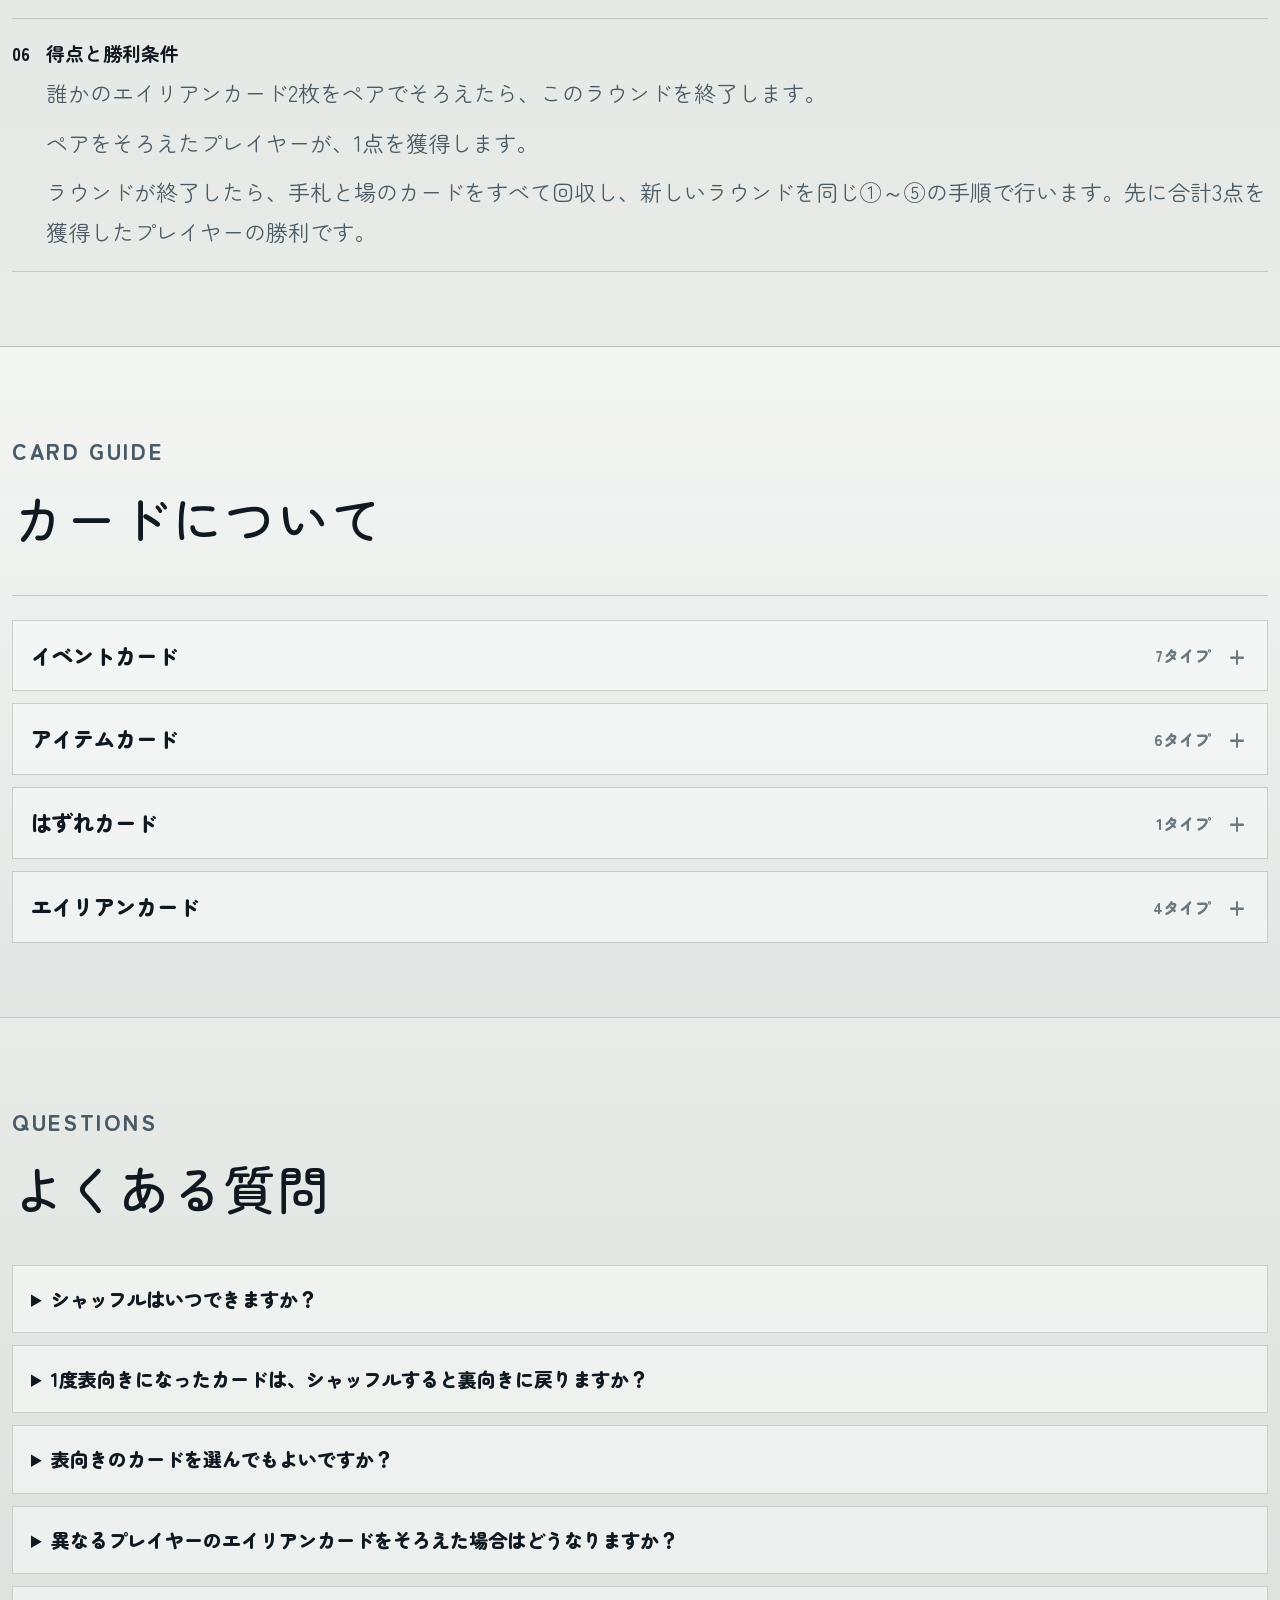
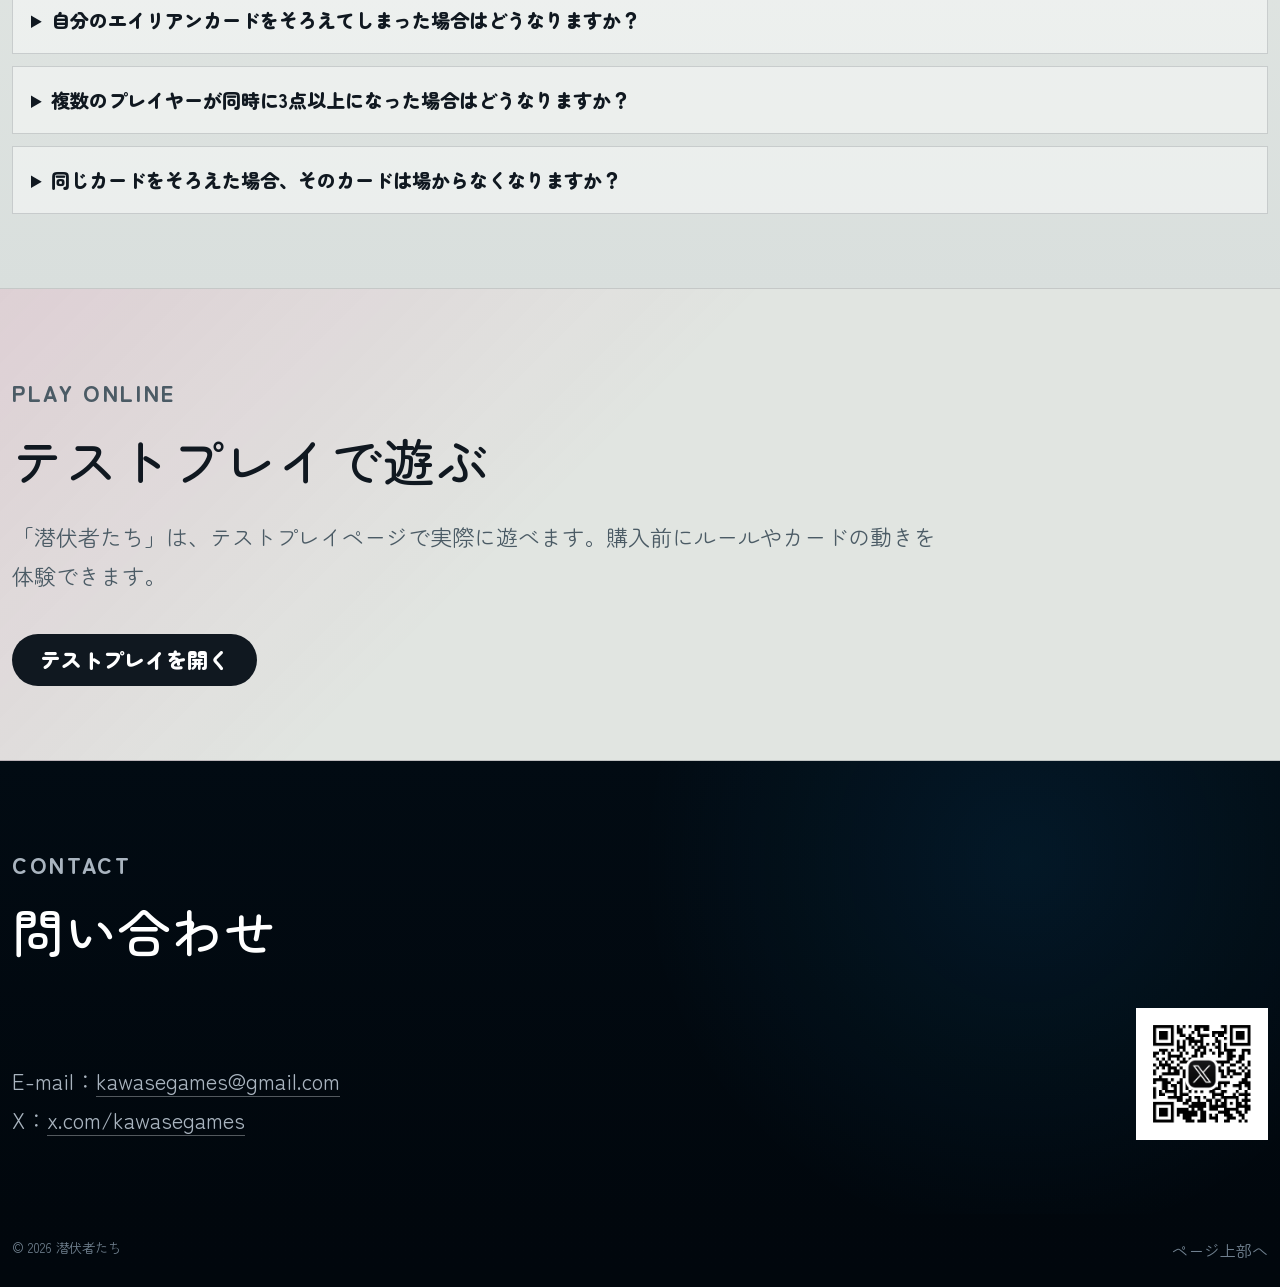
==== commit 861b9b94: "Correct card type counts" ====
--- a/index.html
+++ b/index.html
@@ -132,7 +132,7 @@
             <details>
               <summary>
                 <span>イベントカード</span>
-                <small>6タイプ</small>
+                <small>7タイプ</small>
               </summary>
               <div class="card-detail">
                 <div>
@@ -151,7 +151,7 @@
             <details>
               <summary>
                 <span>アイテムカード</span>
-                <small>2タイプ</small>
+                <small>6タイプ</small>
               </summary>
               <div class="card-detail">
                 <div>
@@ -169,7 +169,7 @@
             <details>
               <summary>
                 <span>はずれカード</span>
-                <small>7タイプ</small>
+                <small>1タイプ</small>
               </summary>
               <div class="card-detail">
                 <div>
@@ -182,7 +182,7 @@
             <details>
               <summary>
                 <span>エイリアンカード</span>
-                <small>3タイプ</small>
+                <small>4タイプ</small>
               </summary>
               <div class="card-detail alien-type">
                 <div>
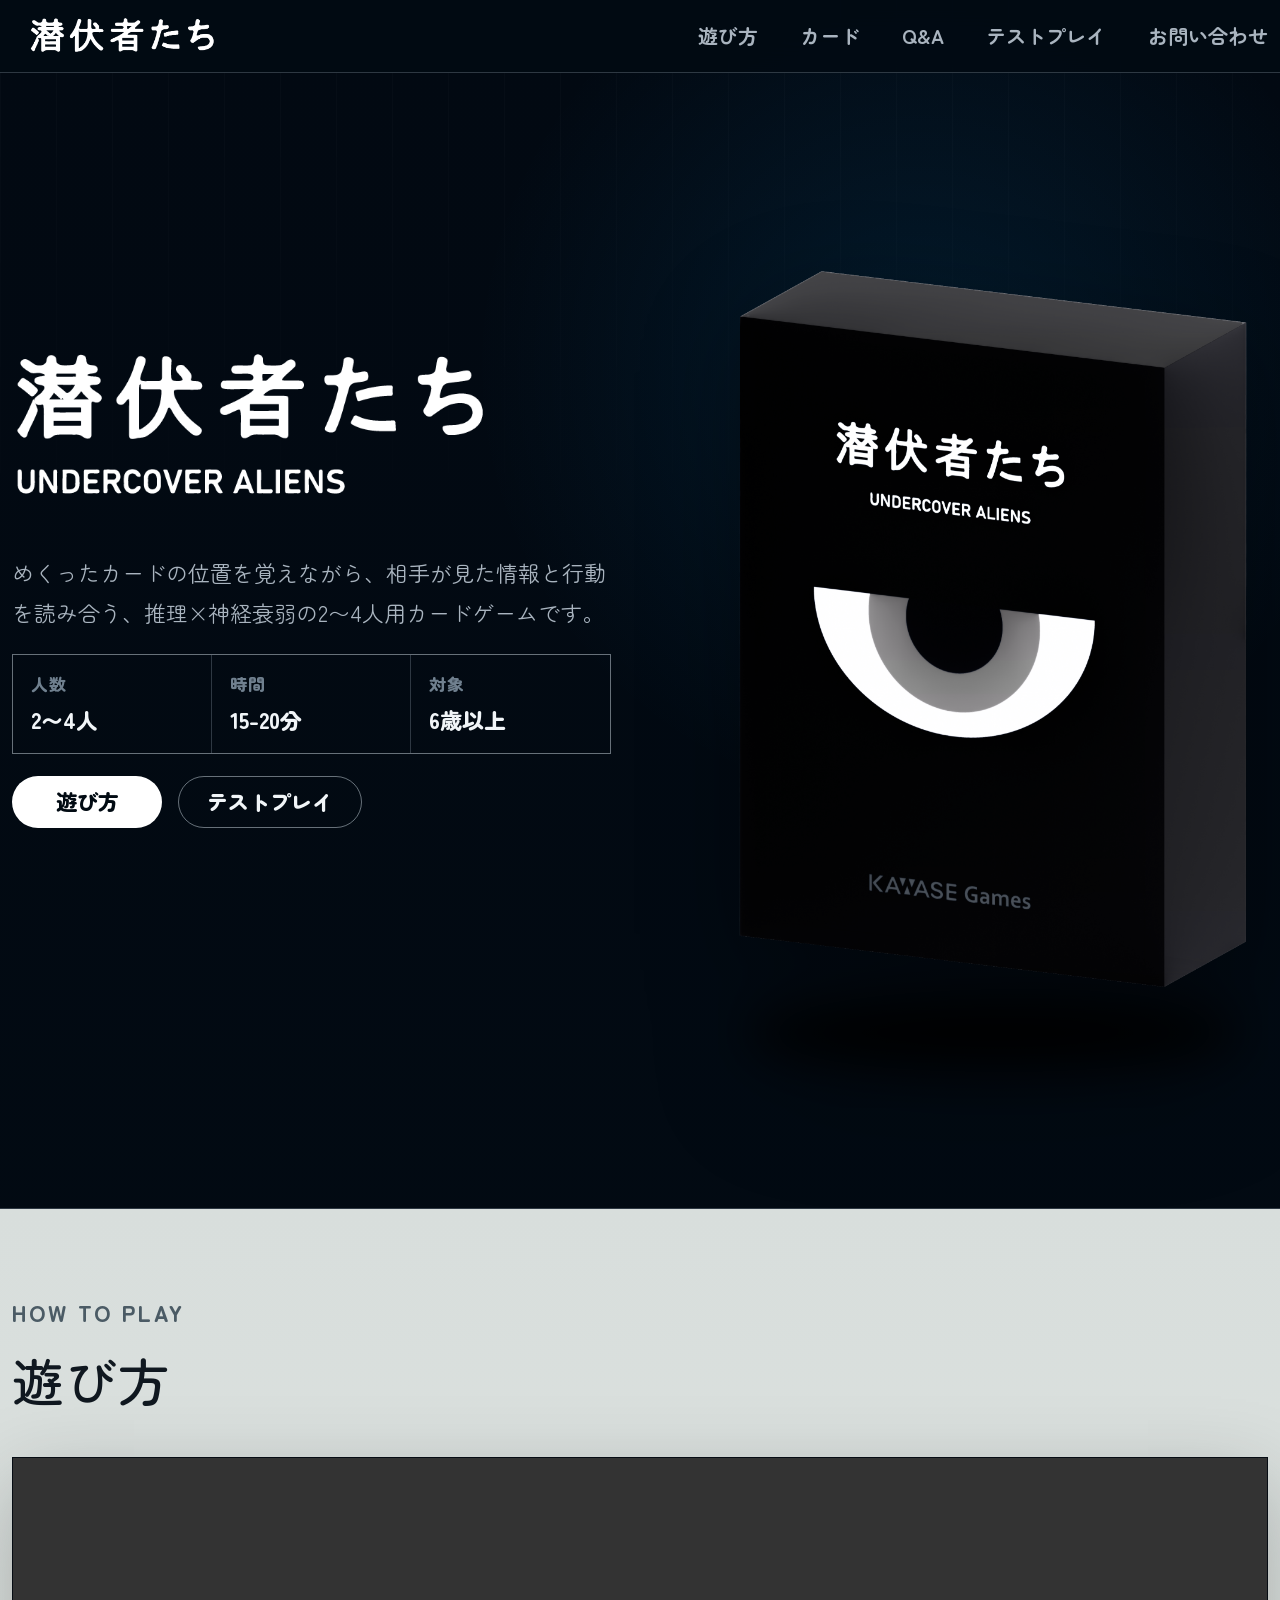
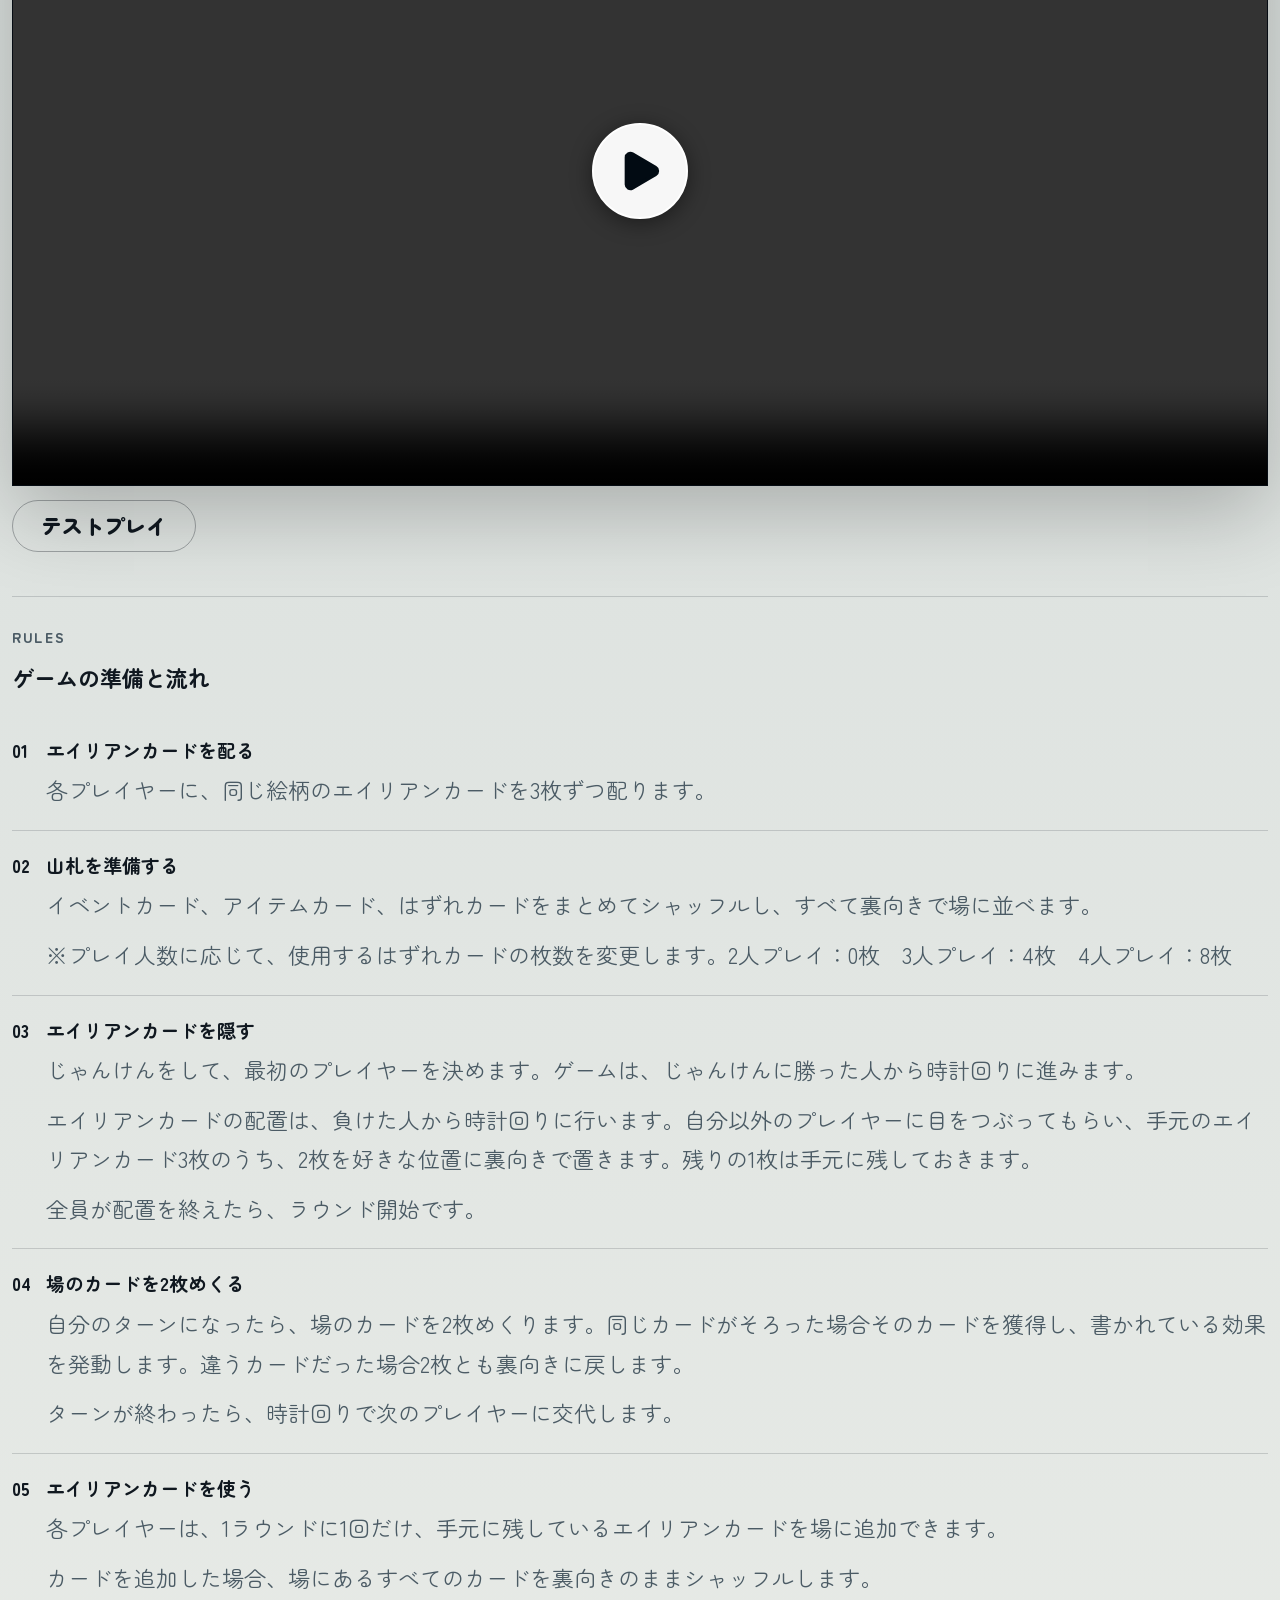
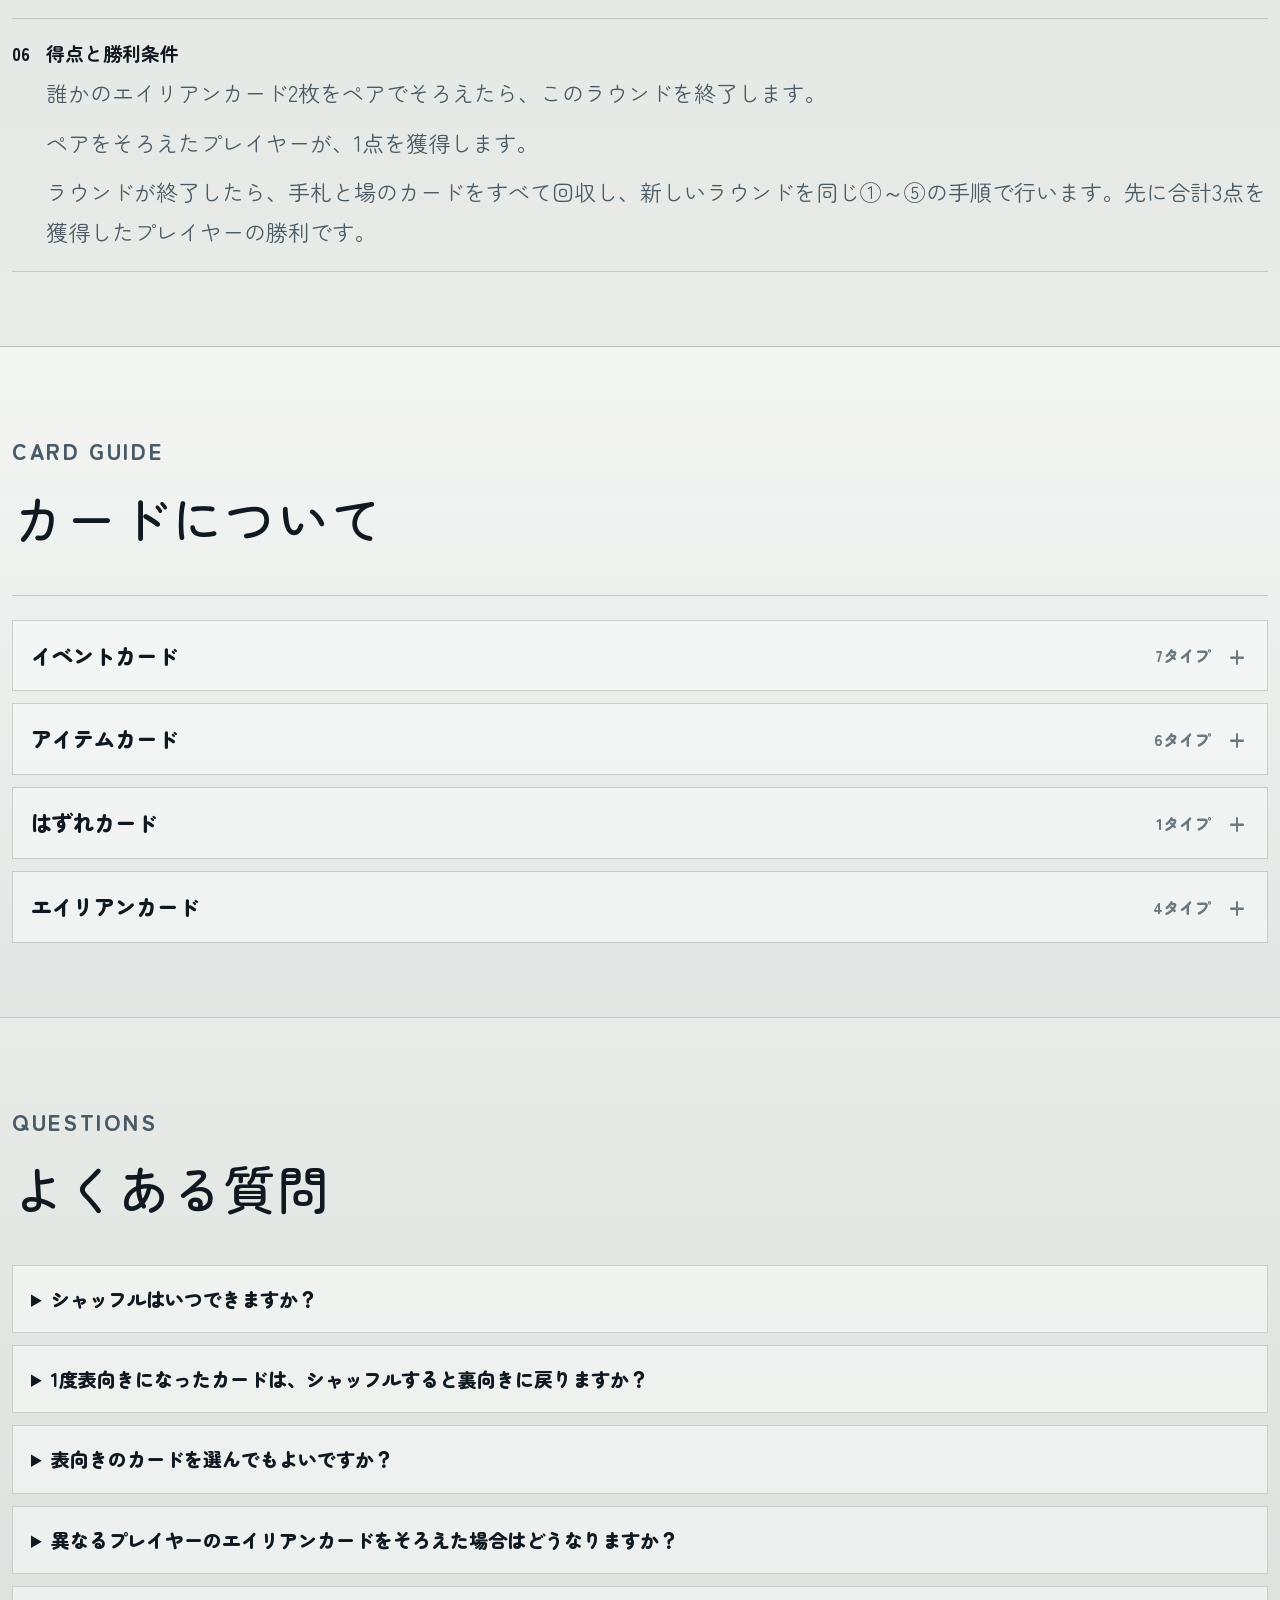
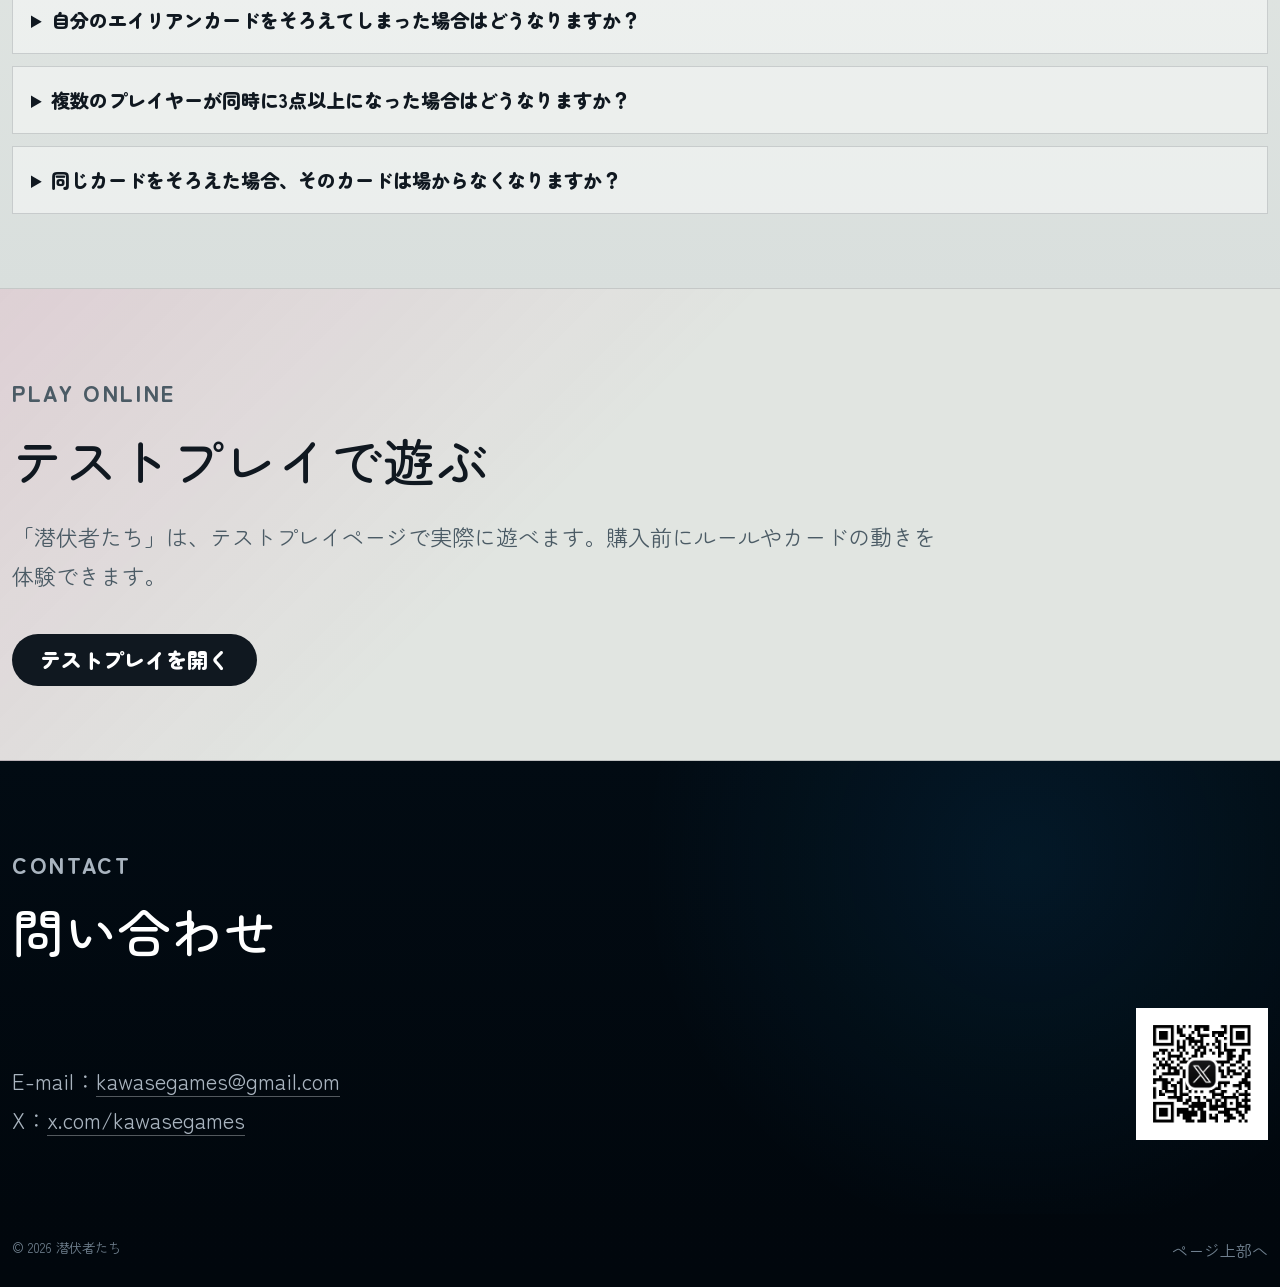
==== commit 57683f3a: "Add prominent video play overlay" ====
--- a/index.html
+++ b/index.html
@@ -12,7 +12,7 @@
   <link rel="preconnect" href="https://fonts.googleapis.com">
   <link rel="preconnect" href="https://fonts.gstatic.com" crossorigin>
   <link href="https://fonts.googleapis.com/css2?family=Zen+Maru+Gothic:wght@400;500;700;900&display=swap" rel="stylesheet">
-  <link rel="stylesheet" href="./style.css?v=20260928-01">
+  <link rel="stylesheet" href="./style.css?v=20261012-01">
 </head>
 <body>
   <a class="skip-link" href="#main">本文へ移動</a>
@@ -67,11 +67,14 @@
         </div>
 
         <section class="howto-video reveal" aria-label="遊び方動画">
-          <div class="movie-screen">
+          <div class="movie-screen" data-video-player>
             <video class="howto-movie" controls playsinline preload="metadata" aria-label="潜伏者たちの遊び方動画">
               <source src="./素材/最終.mp4?v=20261009-02" type="video/mp4">
               お使いのブラウザでは動画を再生できません。
             </video>
+            <button class="movie-play" type="button" data-video-play aria-label="遊び方動画を再生" title="再生" hidden>
+              <img src="./assets/icons/play.svg" alt="" width="40" height="40" aria-hidden="true">
+            </button>
           </div>
           <div class="movie-controls">
             <a class="button button-secondary button-paper" href="https://shiyutaku.com/home" target="_blank" rel="noopener">テストプレイ</a>
@@ -283,6 +286,6 @@
     </div>
   </footer>
 
-  <script src="./script.js?v=20260928-01" charset="utf-8"></script>
+  <script src="./script.js?v=20261012-01" charset="utf-8"></script>
 </body>
 </html>
--- a/style.css
+++ b/style.css
@@ -623,6 +623,7 @@
 }
 
 .movie-screen {
+  position: relative;
   overflow: hidden;
   border: 1px solid var(--line-strong);
   background: #01070d;
@@ -635,6 +636,44 @@
   height: auto;
   max-height: 80vh;
   background: #01070d;
+}
+
+.movie-play {
+  position: absolute;
+  top: 50%;
+  left: 50%;
+  z-index: 1;
+  display: grid;
+  place-items: center;
+  width: 76px;
+  height: 76px;
+  padding: 0;
+  border: 2px solid #fff;
+  border-radius: 50%;
+  background: rgba(255, 255, 255, 0.96);
+  box-shadow: 0 4px 22px rgba(0, 0, 0, 0.45);
+  transform: translate(-50%, -50%);
+  cursor: pointer;
+  transition: background-color 160ms ease, box-shadow 160ms ease;
+}
+
+.movie-play[hidden] {
+  display: none;
+}
+
+.movie-play img {
+  width: 36px;
+  height: 36px;
+}
+
+.movie-play:hover {
+  background: #fff;
+  box-shadow: 0 4px 26px rgba(0, 0, 0, 0.6);
+}
+
+.movie-play:focus-visible {
+  outline: 3px solid var(--blue);
+  outline-offset: 4px;
 }
 
 .movie-controls {
@@ -1089,6 +1128,16 @@
 }
 
 @media (min-width: 980px) {
+  .movie-play {
+    width: 96px;
+    height: 96px;
+  }
+
+  .movie-play img {
+    width: 46px;
+    height: 46px;
+  }
+
   .wrap {
     width: min(1400px, calc(100% - 24px));
   }
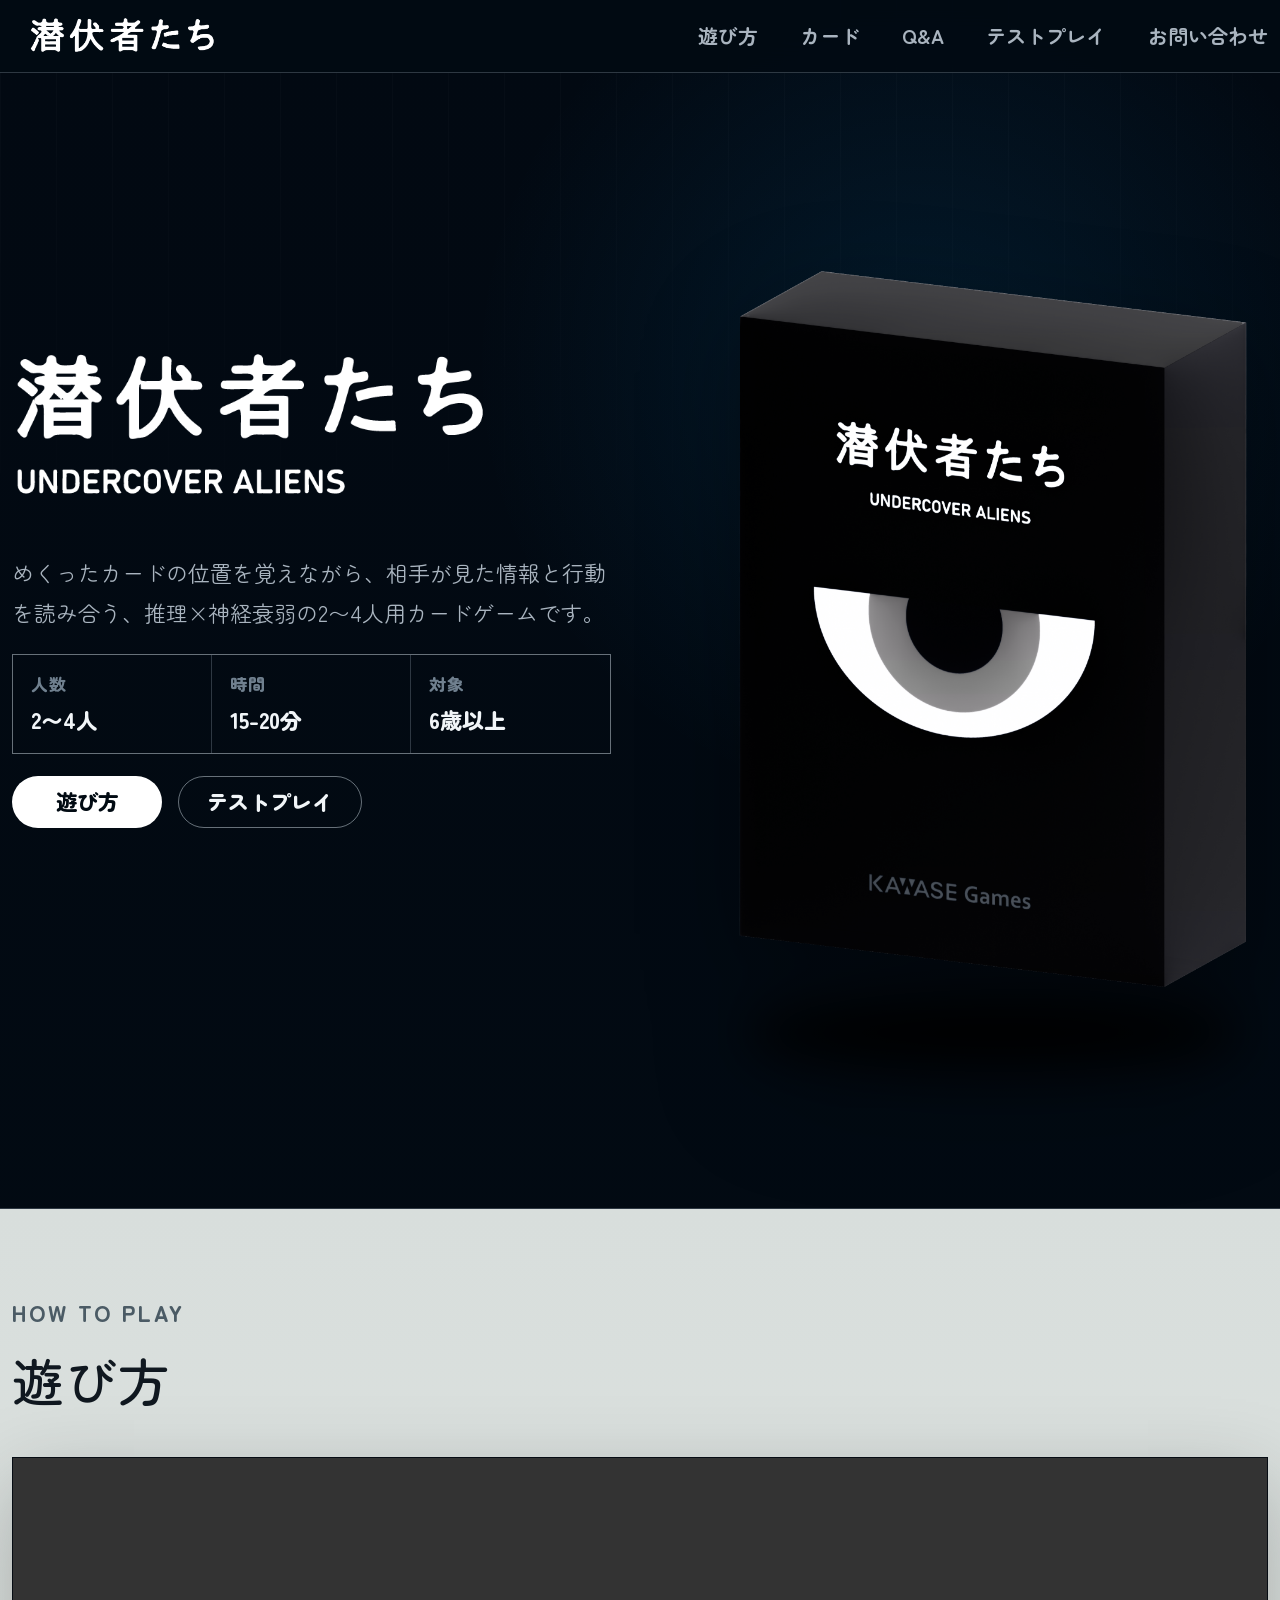
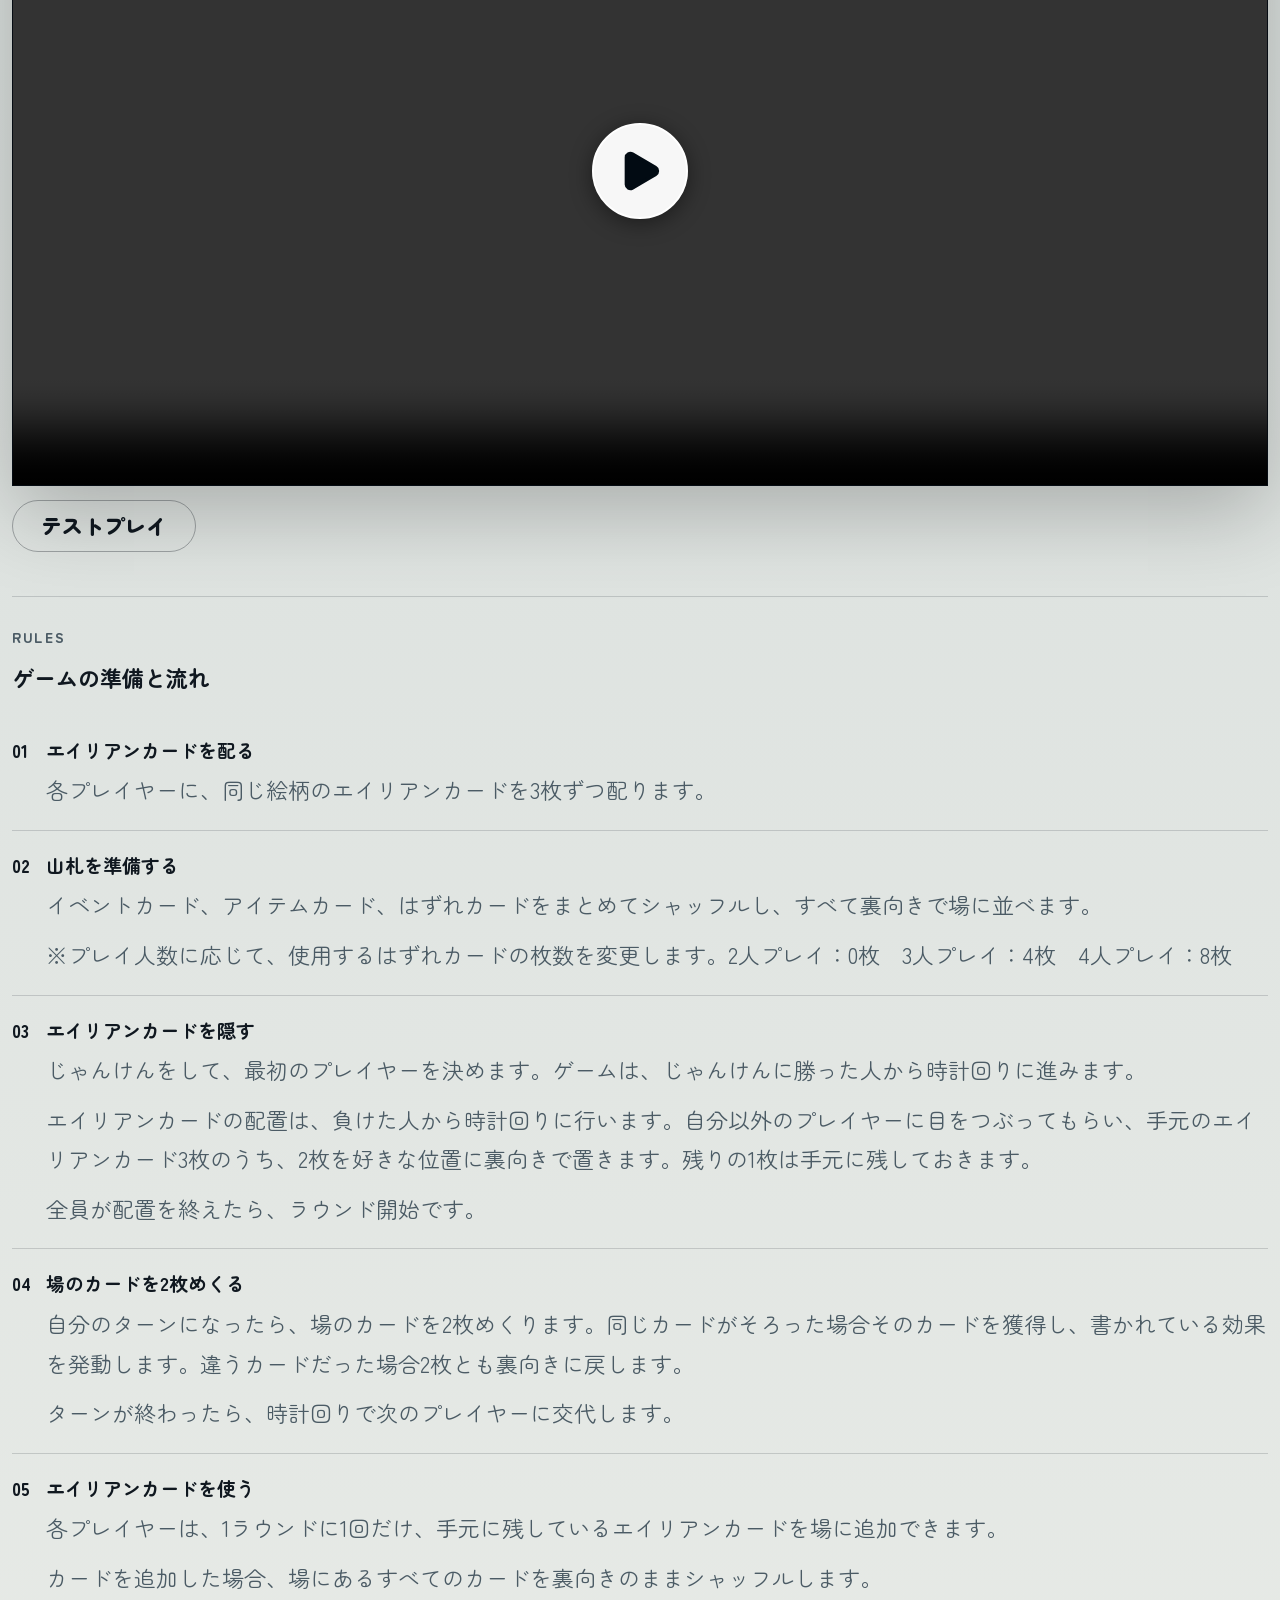
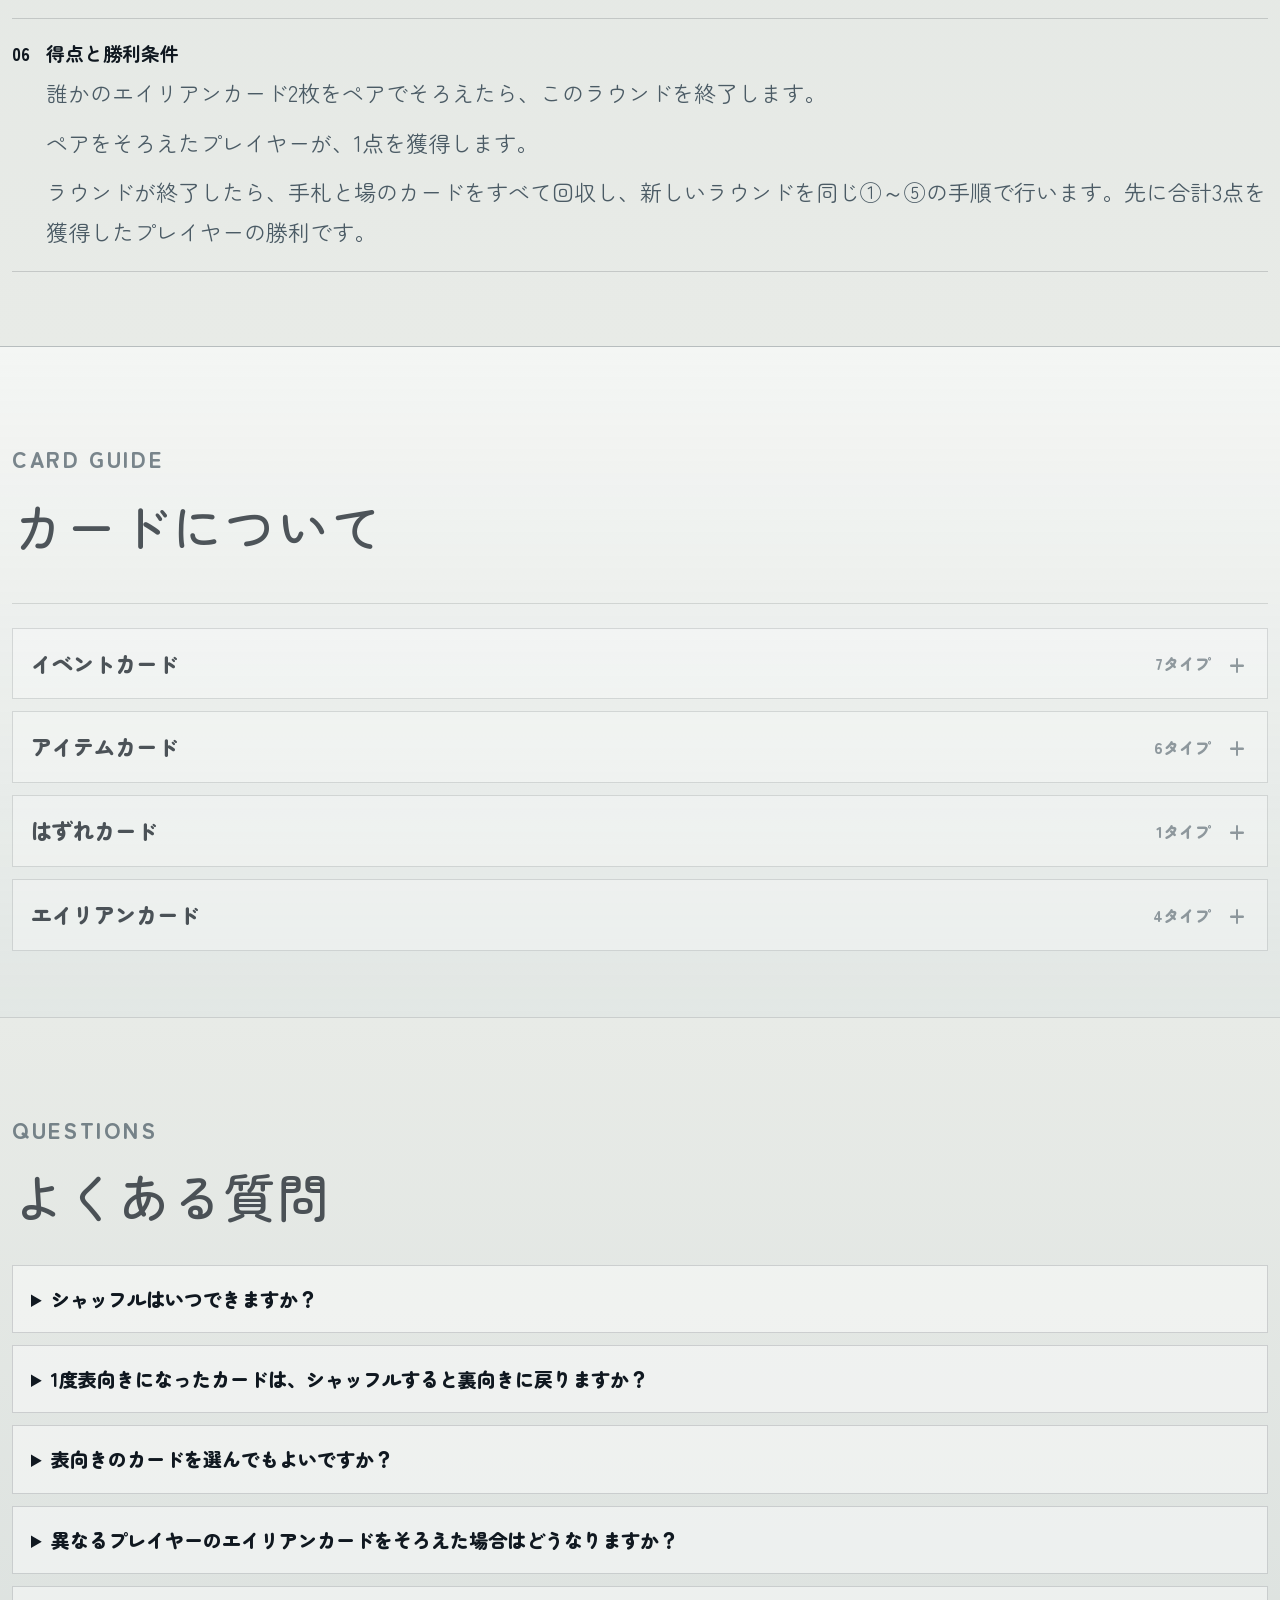
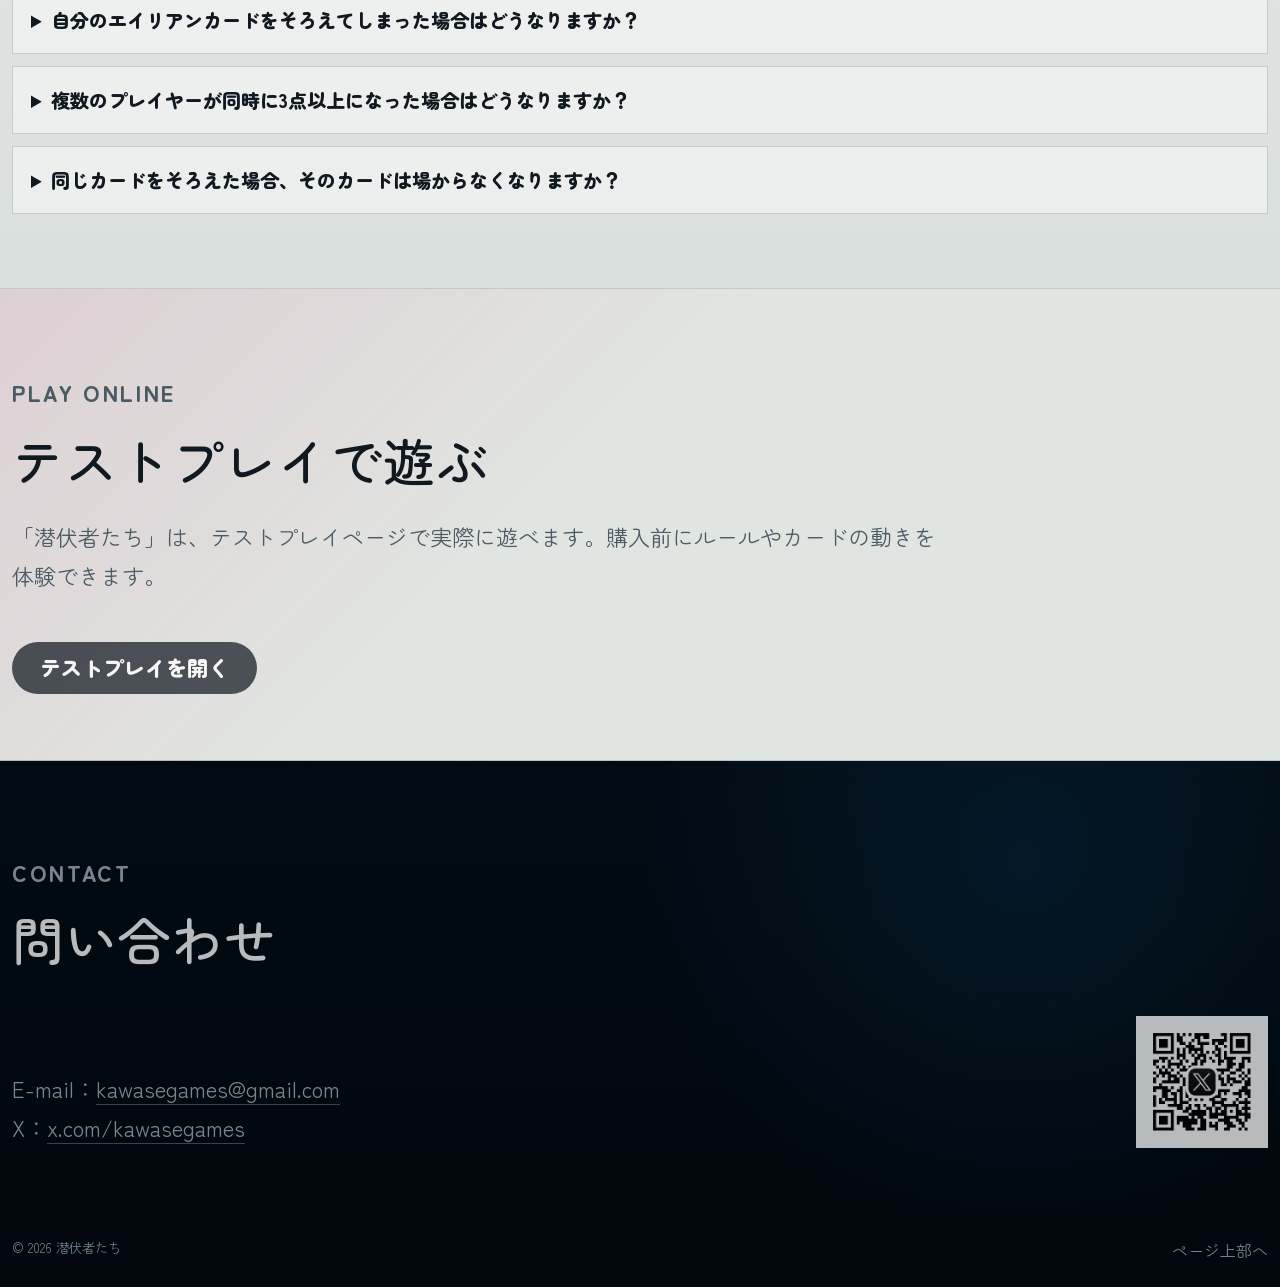
==== commit 74f7b79c: "Soften FAQ headings on mobile" ====
--- a/index.html
+++ b/index.html
@@ -12,7 +12,7 @@
   <link rel="preconnect" href="https://fonts.googleapis.com">
   <link rel="preconnect" href="https://fonts.gstatic.com" crossorigin>
   <link href="https://fonts.googleapis.com/css2?family=Zen+Maru+Gothic:wght@400;500;700;900&display=swap" rel="stylesheet">
-  <link rel="stylesheet" href="./style.css?v=20261012-01">
+  <link rel="stylesheet" href="./style.css?v=20261012-03">
 </head>
 <body>
   <a class="skip-link" href="#main">本文へ移動</a>
--- a/style.css
+++ b/style.css
@@ -1070,6 +1070,19 @@
   }
 }
 
+@media (max-width: 679px) {
+  .card-accordion summary,
+  .faq-list summary {
+    font-size: 19px;
+    font-weight: 500;
+  }
+
+  .card-accordion summary small {
+    font-size: 14px;
+    font-weight: 500;
+  }
+}
+
 @media (min-width: 680px) {
   .nav-links {
     display: flex;
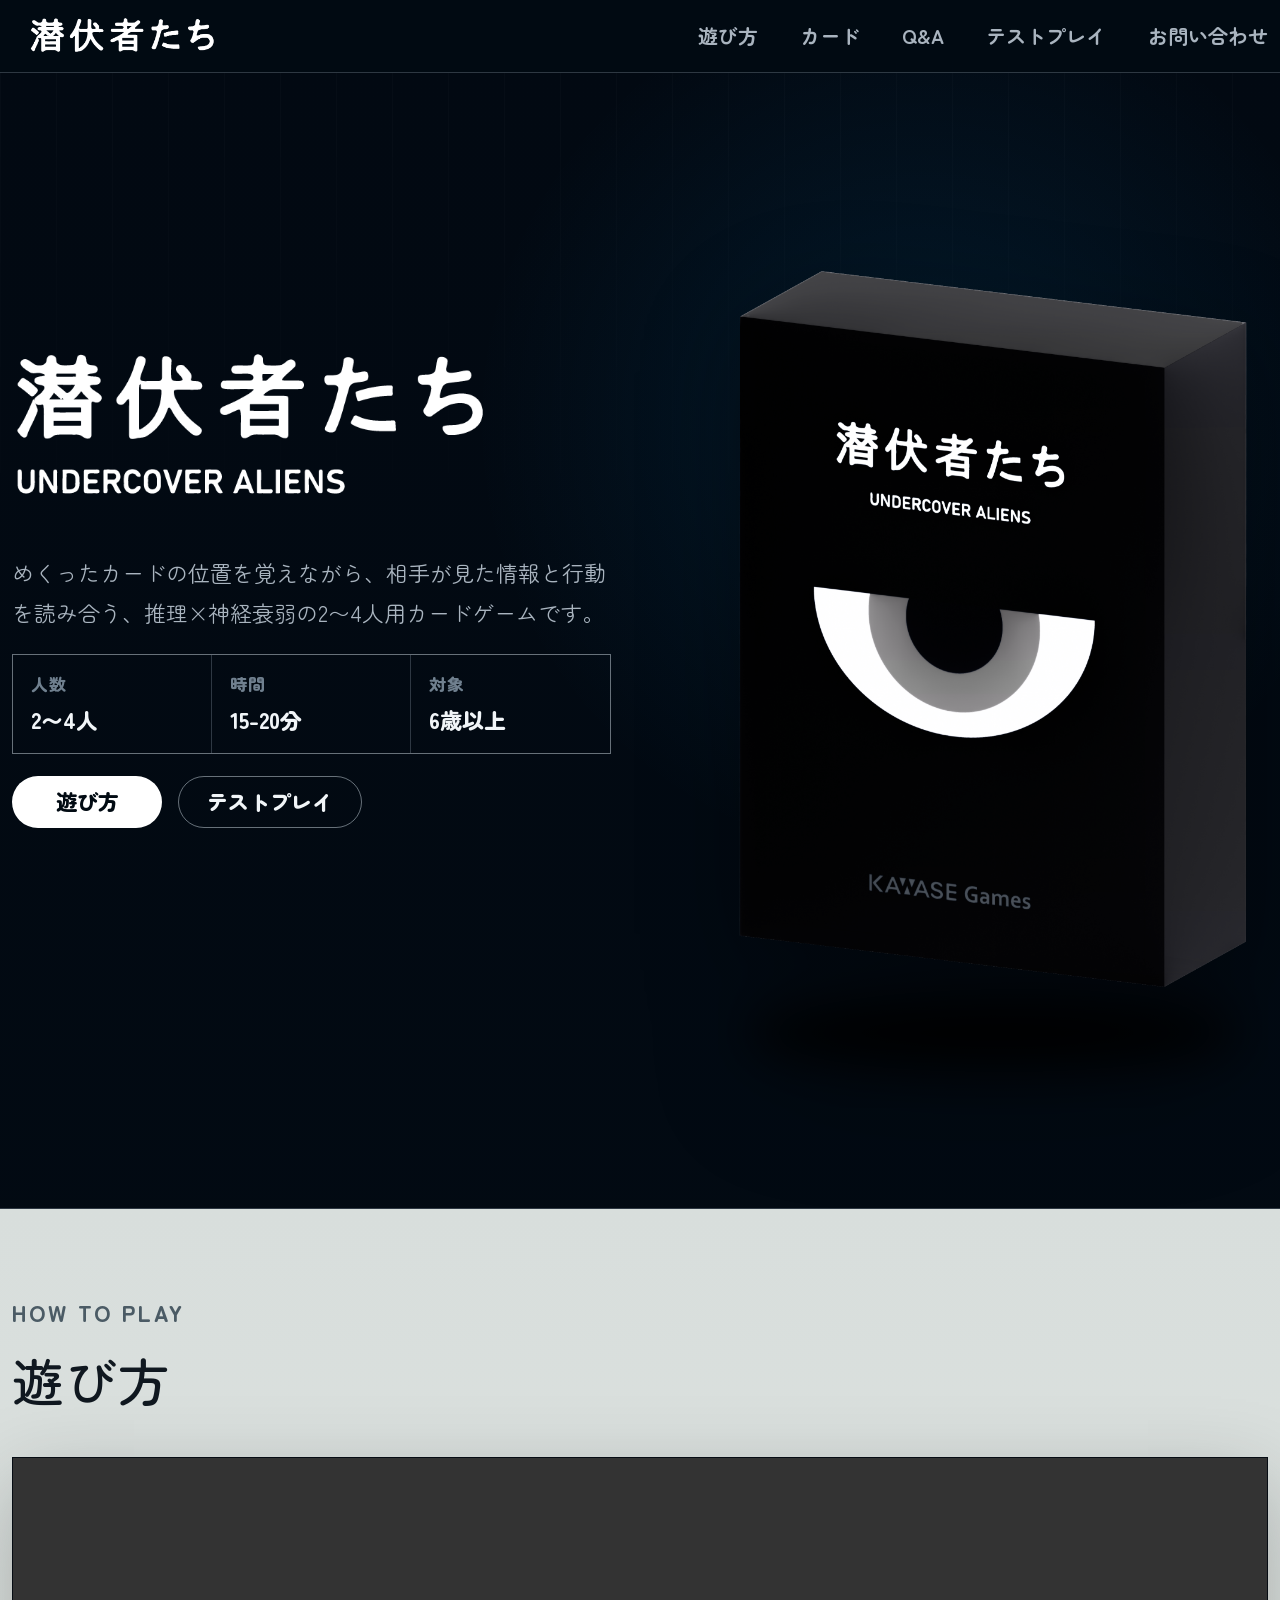
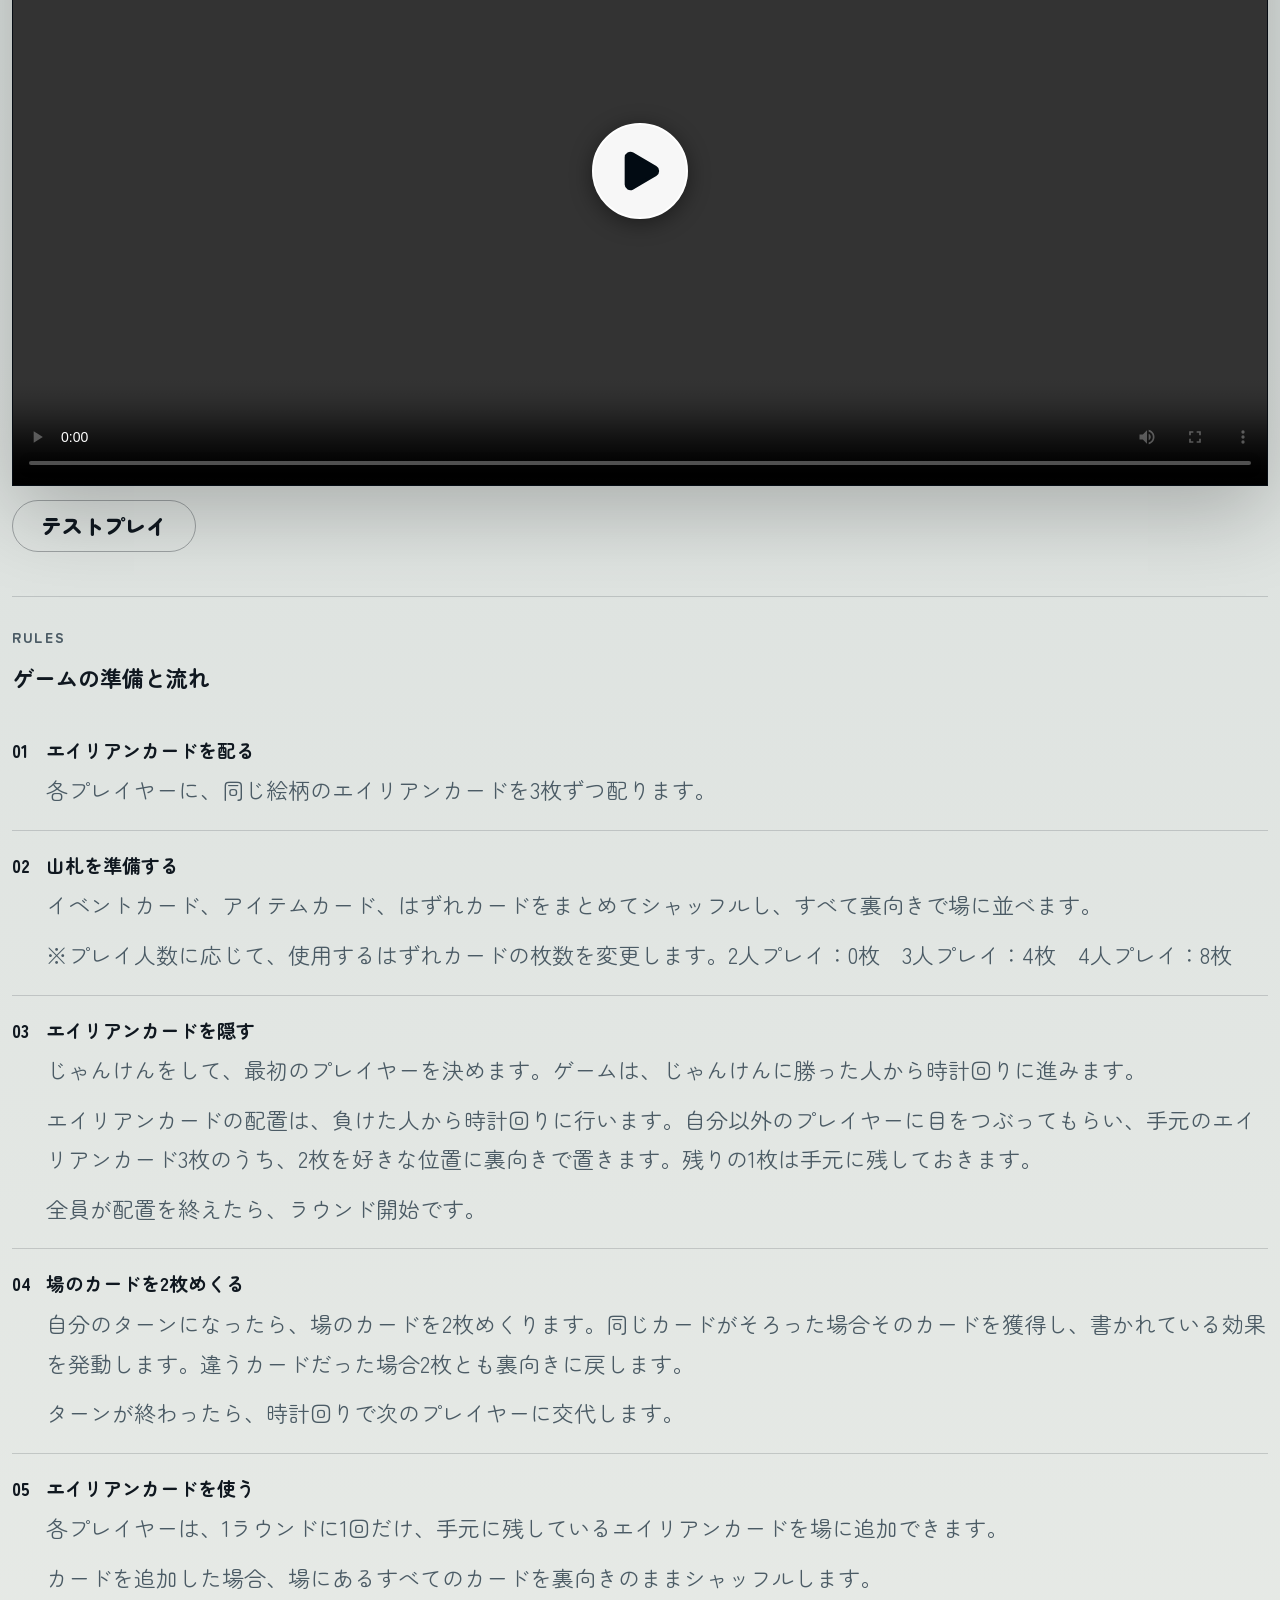
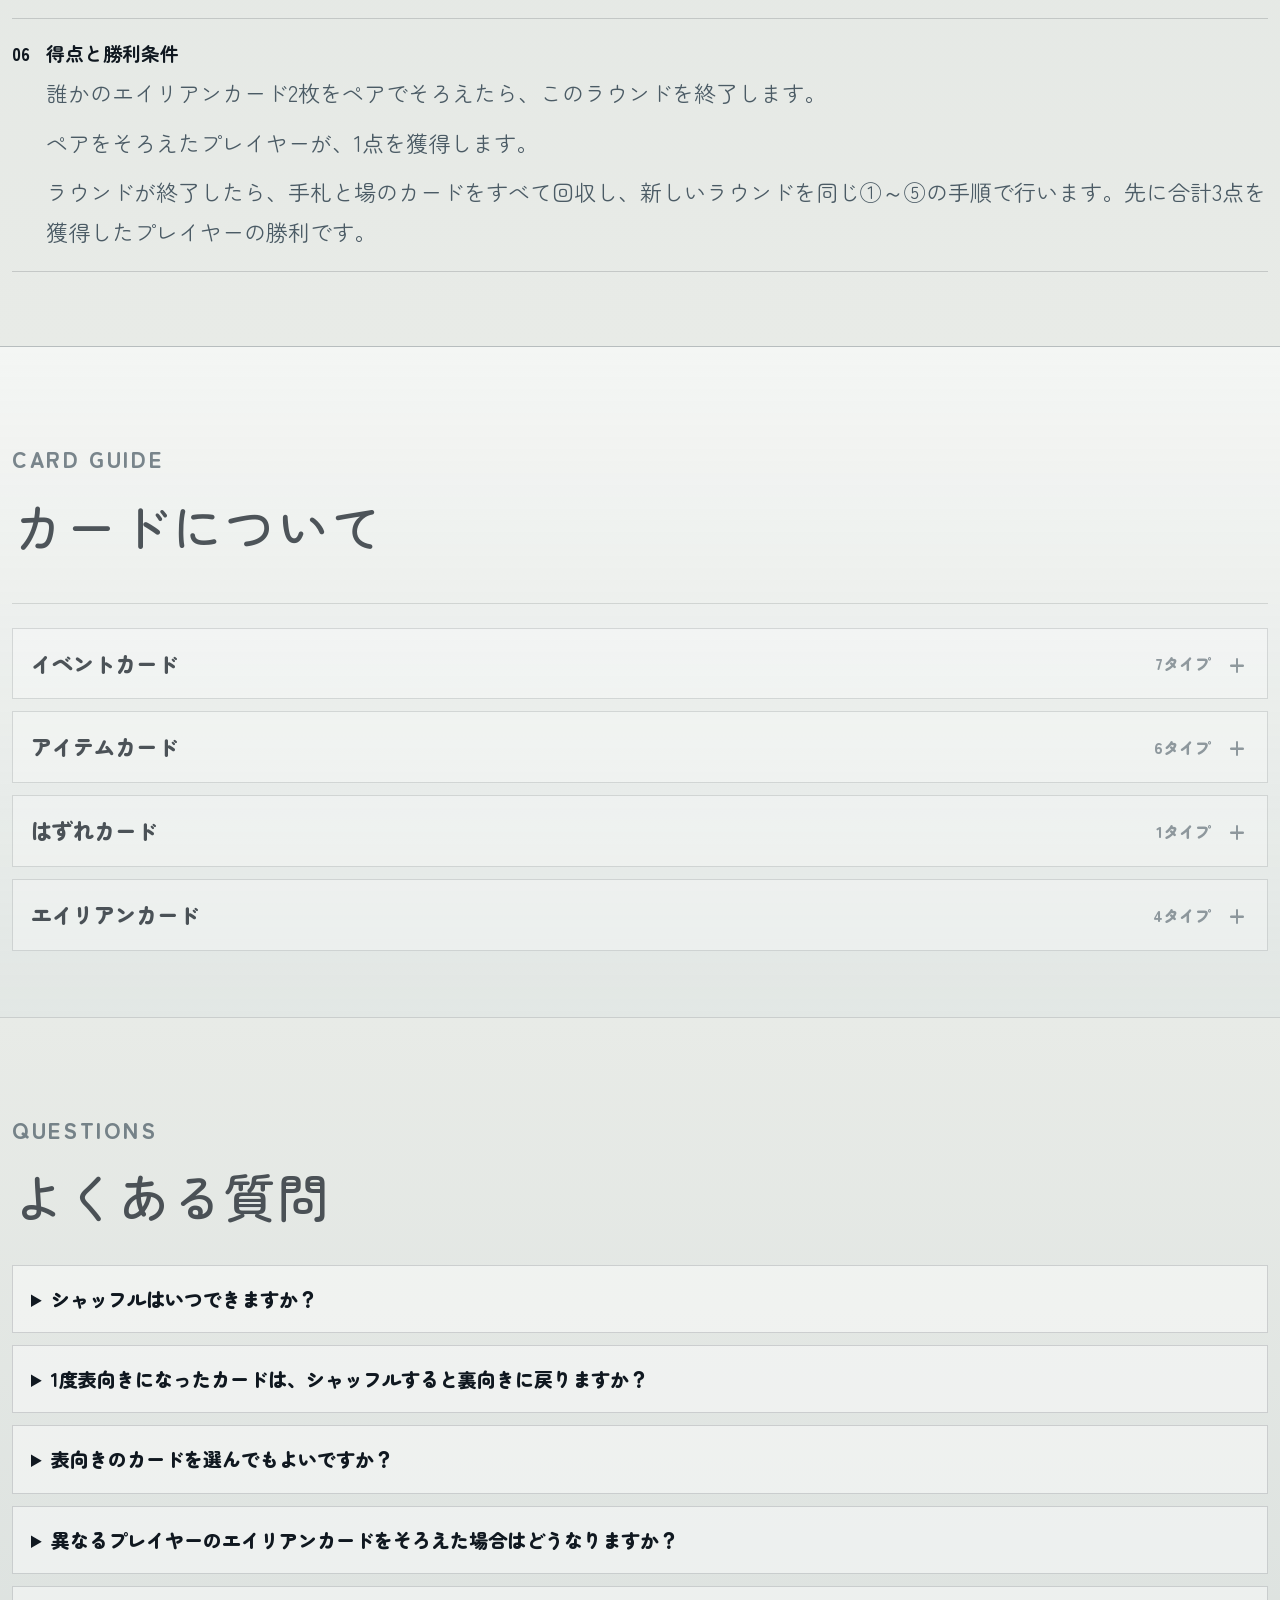
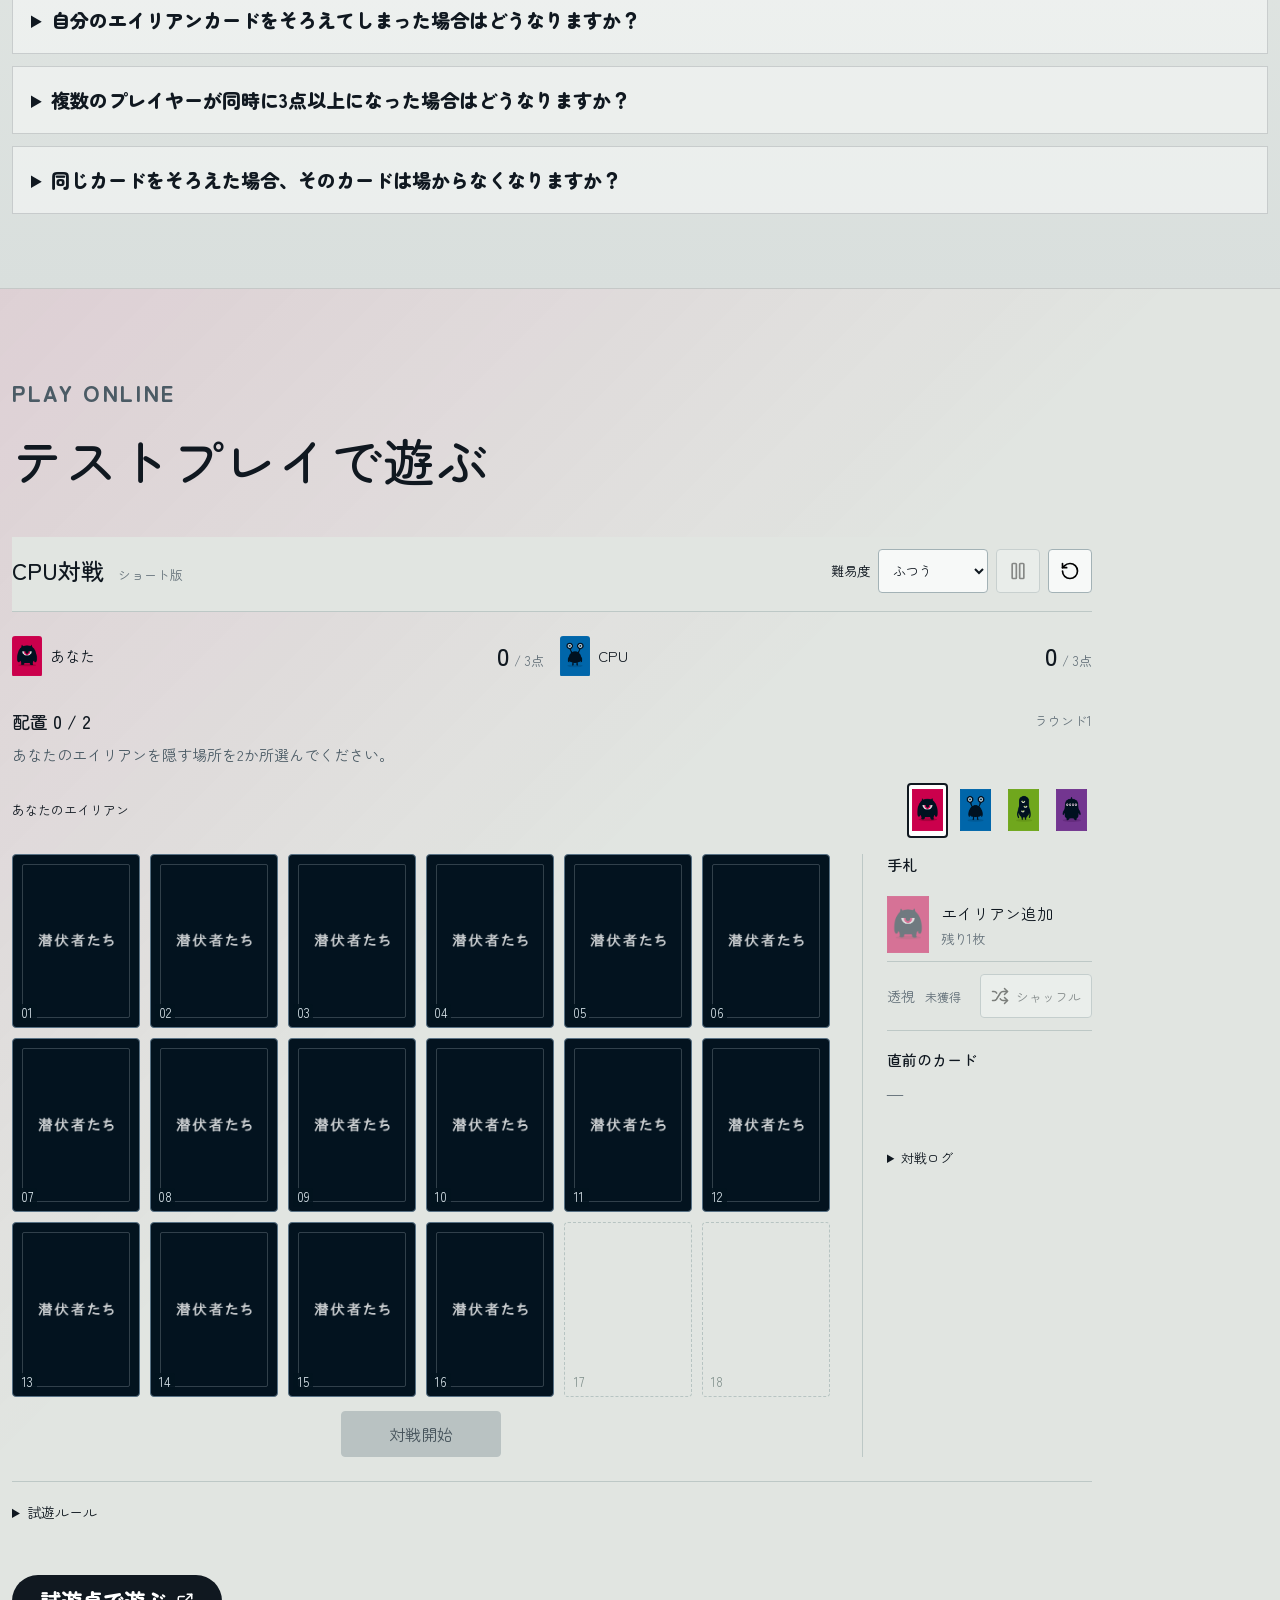
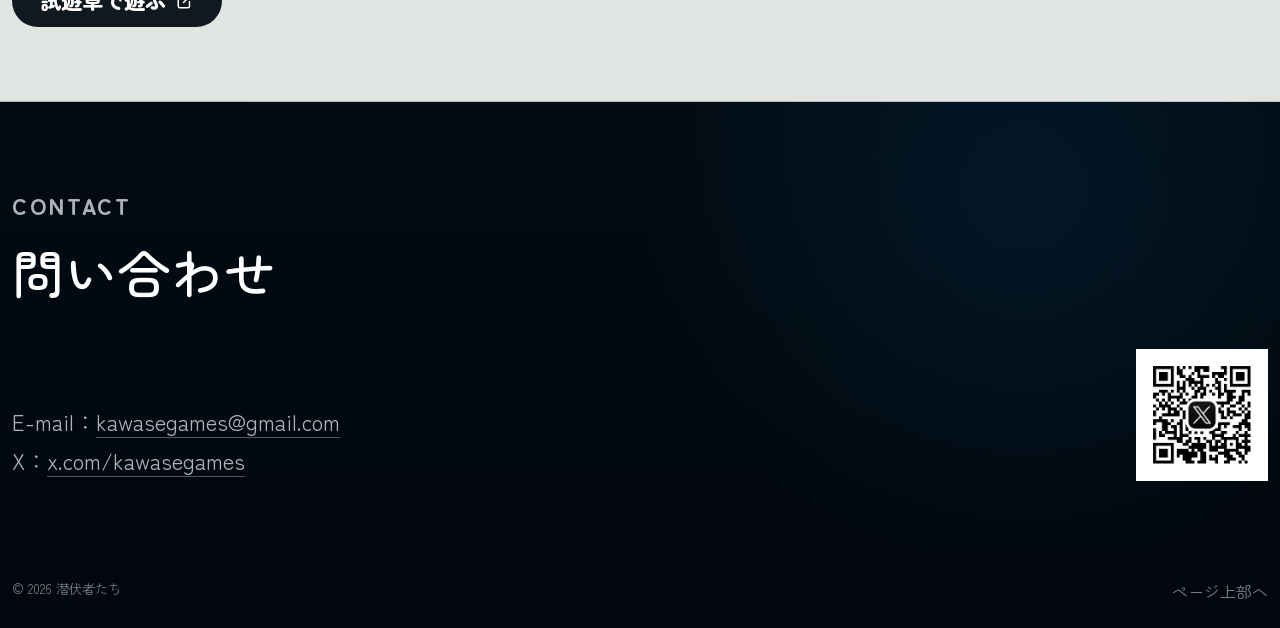
==== commit dd11d4be: "Add inline CPU trial game" ====
--- a/index.html
+++ b/index.html
@@ -13,6 +13,7 @@
   <link rel="preconnect" href="https://fonts.gstatic.com" crossorigin>
   <link href="https://fonts.googleapis.com/css2?family=Zen+Maru+Gothic:wght@400;500;700;900&display=swap" rel="stylesheet">
   <link rel="stylesheet" href="./style.css?v=20261012-03">
+  <link rel="stylesheet" href="./trial.css?v=20261012-01">
 </head>
 <body>
   <a class="skip-link" href="#main">本文へ移動</a>
@@ -49,7 +50,7 @@
           </dl>
           <div class="hero-actions">
             <a class="button button-primary" href="#howto">遊び方</a>
-            <a class="button button-secondary" href="https://shiyutaku.com/home" target="_blank" rel="noopener" data-buy-link data-config="ctaLabel">テストプレイ</a>
+            <a class="button button-secondary" href="#shiyutaku" data-config="ctaLabel">テストプレイ</a>
           </div>
         </div>
 
@@ -77,7 +78,7 @@
             </button>
           </div>
           <div class="movie-controls">
-            <a class="button button-secondary button-paper" href="https://shiyutaku.com/home" target="_blank" rel="noopener">テストプレイ</a>
+            <a class="button button-secondary button-paper" href="#shiyutaku">テストプレイ</a>
           </div>
         </section>
 
@@ -250,10 +251,85 @@
         <div class="section-title reveal">
           <p class="eyebrow">Play online</p>
           <h2>テストプレイで遊ぶ</h2>
-          <p>「潜伏者たち」は、テストプレイページで実際に遊べます。購入前にルールやカードの動きを体験できます。</p>
-        </div>
+        </div>
+        <section class="cpu-trial" data-cpu-trial aria-label="CPU対戦" hidden>
+          <header class="trial-toolbar">
+            <h3>CPU対戦 <small>ショート版</small></h3>
+            <div class="trial-tools">
+              <label class="trial-difficulty">難易度
+                <select data-trial-difficulty>
+                  <option value="easy">やさしい</option>
+                  <option value="normal" selected>ふつう</option>
+                </select>
+              </label>
+              <button class="trial-icon" type="button" data-trial-action="pause" aria-label="一時停止" title="一時停止">
+                <img src="./assets/icons/pause.svg" alt="" width="20" height="20">
+              </button>
+              <button class="trial-icon" type="button" data-trial-action="reset" aria-label="新しい対戦" title="新しい対戦">
+                <img src="./assets/icons/rotate-ccw.svg" alt="" width="20" height="20">
+              </button>
+            </div>
+          </header>
+          <div class="trial-scores" aria-label="3点先取の得点">
+            <div class="trial-player" data-trial-player="0">
+              <img data-trial-avatar="0" src="./素材/001-E-card-front.png" alt="あなたのエイリアン" width="816" height="1112">
+              <span>あなた</span><strong><output data-trial-score="0">0</output><small> / 3点</small></strong>
+            </div>
+            <div class="trial-player" data-trial-player="1">
+              <img data-trial-avatar="1" src="./素材/002-E-card-front.png" alt="CPUのエイリアン" width="816" height="1112">
+              <span>CPU</span><strong><output data-trial-score="1">0</output><small> / 3点</small></strong>
+            </div>
+          </div>
+          <div class="trial-status" role="status" aria-live="polite" aria-atomic="true">
+            <div><span data-trial-phase>配置</span><span data-trial-round>ラウンド1</span></div>
+            <p data-trial-message></p>
+          </div>
+          <div class="trial-alien-picker" data-trial-picker role="group" aria-label="あなたのエイリアンを選ぶ">
+            <span>あなたのエイリアン</span><div data-trial-aliens></div>
+          </div>
+          <div class="trial-layout">
+            <div>
+              <div class="trial-board" data-trial-board role="group" aria-label="場のカード"></div>
+              <div class="trial-actions">
+                <button class="trial-command" type="button" data-trial-action="advance">対戦開始</button>
+              </div>
+            </div>
+            <aside class="trial-side" aria-label="手札と直前のカード">
+              <h4>手札</h4>
+              <button class="trial-reserve" type="button" data-trial-action="reserve">
+                <img data-trial-reserve-image src="./素材/001-E-card-front.png" alt="" width="816" height="1112">
+                <span>エイリアン追加<small data-trial-reserve-label>残り1枚</small></span>
+              </button>
+              <div class="trial-items">
+                <span class="trial-passive" data-trial-lens>透視 <small>未獲得</small></span>
+                <button class="trial-shuffle" type="button" data-trial-action="shuffle" title="獲得したアイテムで場をシャッフル">
+                  <img src="./assets/icons/shuffle.svg" alt="" width="18" height="18">シャッフル
+                </button>
+              </div>
+              <section class="trial-last" aria-label="直前のカード">
+                <h4>直前のカード</h4><div class="trial-preview" data-trial-preview></div>
+              </section>
+              <details class="trial-history"><summary>対戦ログ</summary><ol data-trial-log></ol></details>
+            </aside>
+          </div>
+          <details class="trial-rules">
+            <summary>試遊ルール</summary>
+            <ul>
+              <li>16枚のショート版。イベント4種類・アイテム2種類で、先に3点を取った方の勝利です。</li>
+              <li>自分のエイリアンを2枚隠し、交互に2枚ずつめくります。同じカードなら獲得します。</li>
+              <li>相手のエイリアンのペアを発見すると1点。自分のペアをそろえると相手に1点入り、ラウンド終了です。</li>
+              <li>エイリアン追加は1ラウンド1回。自分の手番の最初に使用し、場をシャッフルします。全体公開されたカードは表向きを保ちます。</li>
+              <li>「透視」は獲得後、毎ターン終了時に自動発動。「シャッフル」は獲得後、手番の最初に1度だけ使用できます。</li>
+            </ul>
+          </details>
+          <dialog class="trial-card-dialog" data-trial-dialog aria-label="カードの詳細">
+            <button class="trial-icon" type="button" data-trial-action="close-card" aria-label="閉じる" title="閉じる"><img src="./assets/icons/x.svg" alt="" width="20" height="20"></button>
+            <img class="trial-dialog-image" data-trial-dialog-image alt="" width="816" height="1112">
+          </dialog>
+        </section>
+        <noscript><p>CPU対戦にはJavaScriptが必要です。試遊卓でも遊べます。</p></noscript>
         <div class="shiyutaku-box reveal">
-          <a class="button button-dark" href="https://shiyutaku.com/home" target="_blank" rel="noopener" data-buy-link>テストプレイを開く</a>
+          <a class="button button-dark trial-external" href="https://shiyutaku.com/home" target="_blank" rel="noopener" data-buy-link>試遊卓で遊ぶ <img src="./assets/icons/external-link.svg" alt="" width="18" height="18"><span class="sr-only">（外部サイト、新しいタブ）</span></a>
         </div>
       </div>
     </section>
@@ -287,5 +363,7 @@
   </footer>
 
   <script src="./script.js?v=20261012-01" charset="utf-8"></script>
+  <script src="./trial-engine.js?v=20261012-01" charset="utf-8"></script>
+  <script src="./trial-game.js?v=20261012-01" charset="utf-8"></script>
 </body>
 </html>
--- a/trial.css
+++ b/trial.css
@@ -0,0 +1,100 @@
+#shiyutaku { scroll-margin-top: 100px; }
+.cpu-trial { max-width: 1080px; color: #101820; font-size: 16px; line-height: 1.5; scroll-margin-top: 100px; }
+.cpu-trial [hidden] { display: none !important; }
+.cpu-trial[hidden] { display: none; }
+.cpu-trial button, .cpu-trial select { font: inherit; letter-spacing: 0; }
+.cpu-trial button { touch-action: manipulation; scroll-margin-top: calc(var(--trial-header-height, 73px) + 140px); }
+.cpu-trial button:focus-visible, .cpu-trial select:focus-visible { outline: 3px solid #0879b6; outline-offset: 3px; }
+.cpu-trial h3, .cpu-trial h4, .cpu-trial p { margin: 0; }
+.cpu-trial h3 { font-size: 23px; font-weight: 500; }
+.cpu-trial h3 small { margin-left: 8px; font-size: 13px; color: #64717a; font-weight: 400; }
+.cpu-trial h4 { margin-bottom: 12px; font-size: 15px; font-weight: 500; }
+.trial-toolbar { position: sticky; top: var(--trial-header-height, 73px); z-index: 3; display: flex; flex-wrap: wrap; align-items: center; justify-content: space-between; gap: 14px; padding: 12px 0 18px; border-bottom: 1px solid #bdc8c6; background: #e1e5e1; }
+.trial-tools { display: flex; align-items: center; gap: 8px; }
+.trial-difficulty { display: flex; align-items: center; gap: 8px; font-size: 13px; }
+.trial-difficulty select { min-height: 44px; max-width: 112px; padding: 6px 26px 6px 10px; border: 1px solid #a3b2b6; border-radius: 4px; background: #f7f9f8; color: #101820; }
+.trial-icon { display: grid; place-items: center; width: 44px; height: 44px; padding: 0; border: 1px solid #a3b2b6; border-radius: 4px; background: #f7f9f8; cursor: pointer; }
+.trial-icon:disabled { opacity: .4; cursor: default; }
+.trial-scores { display: grid; grid-template-columns: repeat(2, minmax(0, 1fr)); gap: 16px; padding-top: 16px; }
+.trial-player { display: flex; flex-wrap: wrap; align-items: center; gap: 8px; padding: 8px 0 12px; border-bottom: 3px solid transparent; }
+.trial-player img { width: 30px; height: 41px; object-fit: contain; border-radius: 3px; }
+.trial-player > span { font-size: 15px; }
+.trial-player strong { margin-left: auto; font-size: 25px; font-weight: 500; white-space: nowrap; }
+.trial-player strong small { font-size: 13px; font-weight: 400; color: #64717a; }
+.trial-player[data-trial-player="0"].is-active { border-bottom-color: #c01665; }
+.trial-player[data-trial-player="1"].is-active { border-bottom-color: #0879b6; }
+.trial-status { min-height: 104px; padding: 16px 0; }
+.trial-status > div { display: flex; align-items: center; justify-content: space-between; gap: 10px; margin-bottom: 8px; }
+[data-trial-phase] { font-weight: 500; font-size: 18px; }
+[data-trial-round] { font-size: 13px; color: #64717a; white-space: nowrap; }
+.trial-status p { min-height: 48px; font-size: 15px; line-height: 1.6; color: #4b5b65; }
+.trial-alien-picker { display: flex; flex-wrap: wrap; align-items: center; justify-content: space-between; gap: 10px; margin-bottom: 16px; font-size: 13px; }
+.trial-alien-picker > div { display: flex; gap: 7px; }
+.trial-alien-choice { display: block; width: 41px; height: 55px; padding: 3px; border: 2px solid transparent; border-radius: 4px; background: transparent; cursor: pointer; }
+.trial-alien-choice img { width: 100%; height: 100%; object-fit: contain; }
+.trial-alien-choice[aria-pressed="true"] { border-color: #101820; background: #fff; }
+.trial-layout { display: grid; grid-template-columns: minmax(0, 1fr); gap: 24px; }
+.trial-board { display: grid; grid-template-columns: repeat(5, minmax(0, 1fr)); gap: 6px; }
+.trial-card { position: relative; display: block; width: 100%; aspect-ratio: 816 / 1112; min-width: 0; padding: 0; overflow: hidden; border: 1px solid #587184; border-radius: 4px; background: #03131f; cursor: pointer; transition: border-color 140ms ease, box-shadow 140ms ease; }
+.trial-card:disabled { cursor: default; }
+.trial-card:not(:disabled):hover { border-color: #0879b6; box-shadow: 0 0 0 2px #0879b6; }
+.trial-card > img { width: 100%; height: 100%; object-fit: contain; }
+.trial-back { display: grid; place-items: center; position: absolute; inset: 9px; border: 1px solid rgba(235, 244, 250, .2); border-radius: 2px; }
+.trial-back img { width: 85%; height: auto; opacity: .78; }
+.trial-card-number { position: absolute; bottom: 4px; left: 4px; min-width: 20px; padding: 1px 3px; border-radius: 2px; background: rgba(3, 19, 31, .86); color: #dce7ed; font-size: 11px; line-height: 1.3; text-align: center; }
+.trial-card-mark { position: absolute; top: 4px; right: 4px; padding: 1px 3px; border-radius: 2px; color: #fff; background: #0879b6; font-size: 10px; line-height: 1.4; }
+.trial-card.is-placement { border-color: #c01665; box-shadow: 0 0 0 2px #c01665; }
+.trial-card.is-peeking { border-color: #0879b6; box-shadow: 0 0 0 2px #0879b6; }
+.trial-card.is-empty { background: transparent; border: 1px dashed #b7c4c2; }
+.trial-card.is-empty .trial-card-number { color: #83928e; background: transparent; }
+.trial-actions { display: flex; min-height: 60px; align-items: flex-end; justify-content: center; }
+.trial-command { min-width: 160px; min-height: 44px; padding: 10px 20px; border: 1px solid #101820; border-radius: 4px; background: #101820; color: #fff; cursor: pointer; }
+.trial-command:disabled { background: #b9c2c2; border-color: #b9c2c2; color: #46535b; cursor: default; }
+.trial-side { min-width: 0; border-top: 1px solid #bdc8c6; padding-top: 18px; }
+.trial-reserve { display: flex; align-items: center; gap: 12px; width: 100%; min-height: 72px; padding: 8px 0; border: 0; border-bottom: 1px solid #bdc8c6; background: transparent; color: #101820; text-align: left; cursor: pointer; }
+.trial-reserve > img { width: 42px; height: 58px; object-fit: contain; }
+.trial-reserve small { display: block; margin-top: 4px; font-size: 13px; color: #64717a; }
+.trial-reserve:disabled { cursor: default; }
+.trial-reserve:disabled > img { opacity: .5; }
+.trial-reserve:not(:disabled) { color: #a40e52; }
+.trial-items { display: flex; flex-wrap: wrap; align-items: center; justify-content: space-between; gap: 12px; padding: 12px 0; border-bottom: 1px solid #bdc8c6; }
+.trial-passive { font-size: 14px; color: #64717a; }
+.trial-passive small { margin-left: 6px; font-size: 12px; }
+.trial-passive.is-owned { color: #101820; }
+.trial-shuffle { display: flex; align-items: center; justify-content: center; gap: 7px; min-height: 44px; padding: 8px 10px; border: 1px solid #a3b2b6; border-radius: 4px; background: #f7f9f8; color: #101820; font-size: 13px !important; cursor: pointer; }
+.trial-shuffle:disabled { opacity: .45; cursor: default; }
+.trial-last { padding-top: 18px; }
+.trial-preview { display: grid; grid-template-columns: repeat(3, minmax(0, 1fr)); gap: 10px; min-height: 35px; }
+.trial-preview-card { display: block; min-width: 0; padding: 0; border: 0; background: transparent; color: #4b5b65; text-align: left; cursor: zoom-in; }
+.trial-preview-card img { width: 100%; max-width: 100px; height: auto; aspect-ratio: 816 / 1112; object-fit: contain; border-radius: 3px; }
+.trial-preview-name { display: block; margin-top: 5px; font-size: 12px; line-height: 1.5; }
+.trial-none { color: #64717a; }
+.trial-history { margin-top: 18px; font-size: 13px; }
+.trial-history summary, .trial-rules summary { min-height: 44px; padding: 12px 0; cursor: pointer; }
+.trial-history ol { padding-left: 22px; margin: 4px 0 0; color: #4b5b65; }
+.trial-history li { margin-bottom: 7px; }
+.trial-rules { margin-top: 24px; padding: 8px 0; border-top: 1px solid #bdc8c6; font-size: 14px; }
+.trial-rules ul { margin: 0 0 10px; padding-left: 22px; color: #4b5b65; line-height: 1.8; }
+.trial-rules li { margin-bottom: 8px; }
+.trial-card-dialog { width: min(420px, calc(100% - 32px)); max-height: calc(100vh - 40px); padding: 52px 12px 12px; border: 1px solid #85969c; border-radius: 6px; background: #f1f5f3; }
+.trial-card-dialog::backdrop { background: rgba(2, 11, 19, .72); }
+.trial-card-dialog .trial-icon { position: absolute; right: 8px; top: 6px; }
+.trial-dialog-image { width: 100%; max-height: calc(100vh - 120px); height: auto; object-fit: contain; }
+.shiyutaku-box:has(.trial-external) { margin-top: 24px; }
+.trial-external { gap: 10px; }
+.trial-external > img { filter: invert(1); }
+@media (min-width: 680px) {
+  .trial-board { grid-template-columns: repeat(6, minmax(0, 1fr)); }
+  .trial-status { min-height: 90px; }
+  .trial-status p { min-height: 24px; }
+}
+@media (min-width: 980px) {
+  .trial-layout { grid-template-columns: minmax(0, 1fr) 230px; gap: 32px; }
+  .trial-side { padding: 0 0 0 24px; border-top: 0; border-left: 1px solid #bdc8c6; }
+  .trial-preview { grid-template-columns: repeat(2, minmax(0, 1fr)); }
+  .trial-board { gap: 10px; }
+  .trial-card-number { font-size: 13px; }
+}
+@media (prefers-reduced-motion: reduce) {
+  .trial-card { transition: none; }
+}
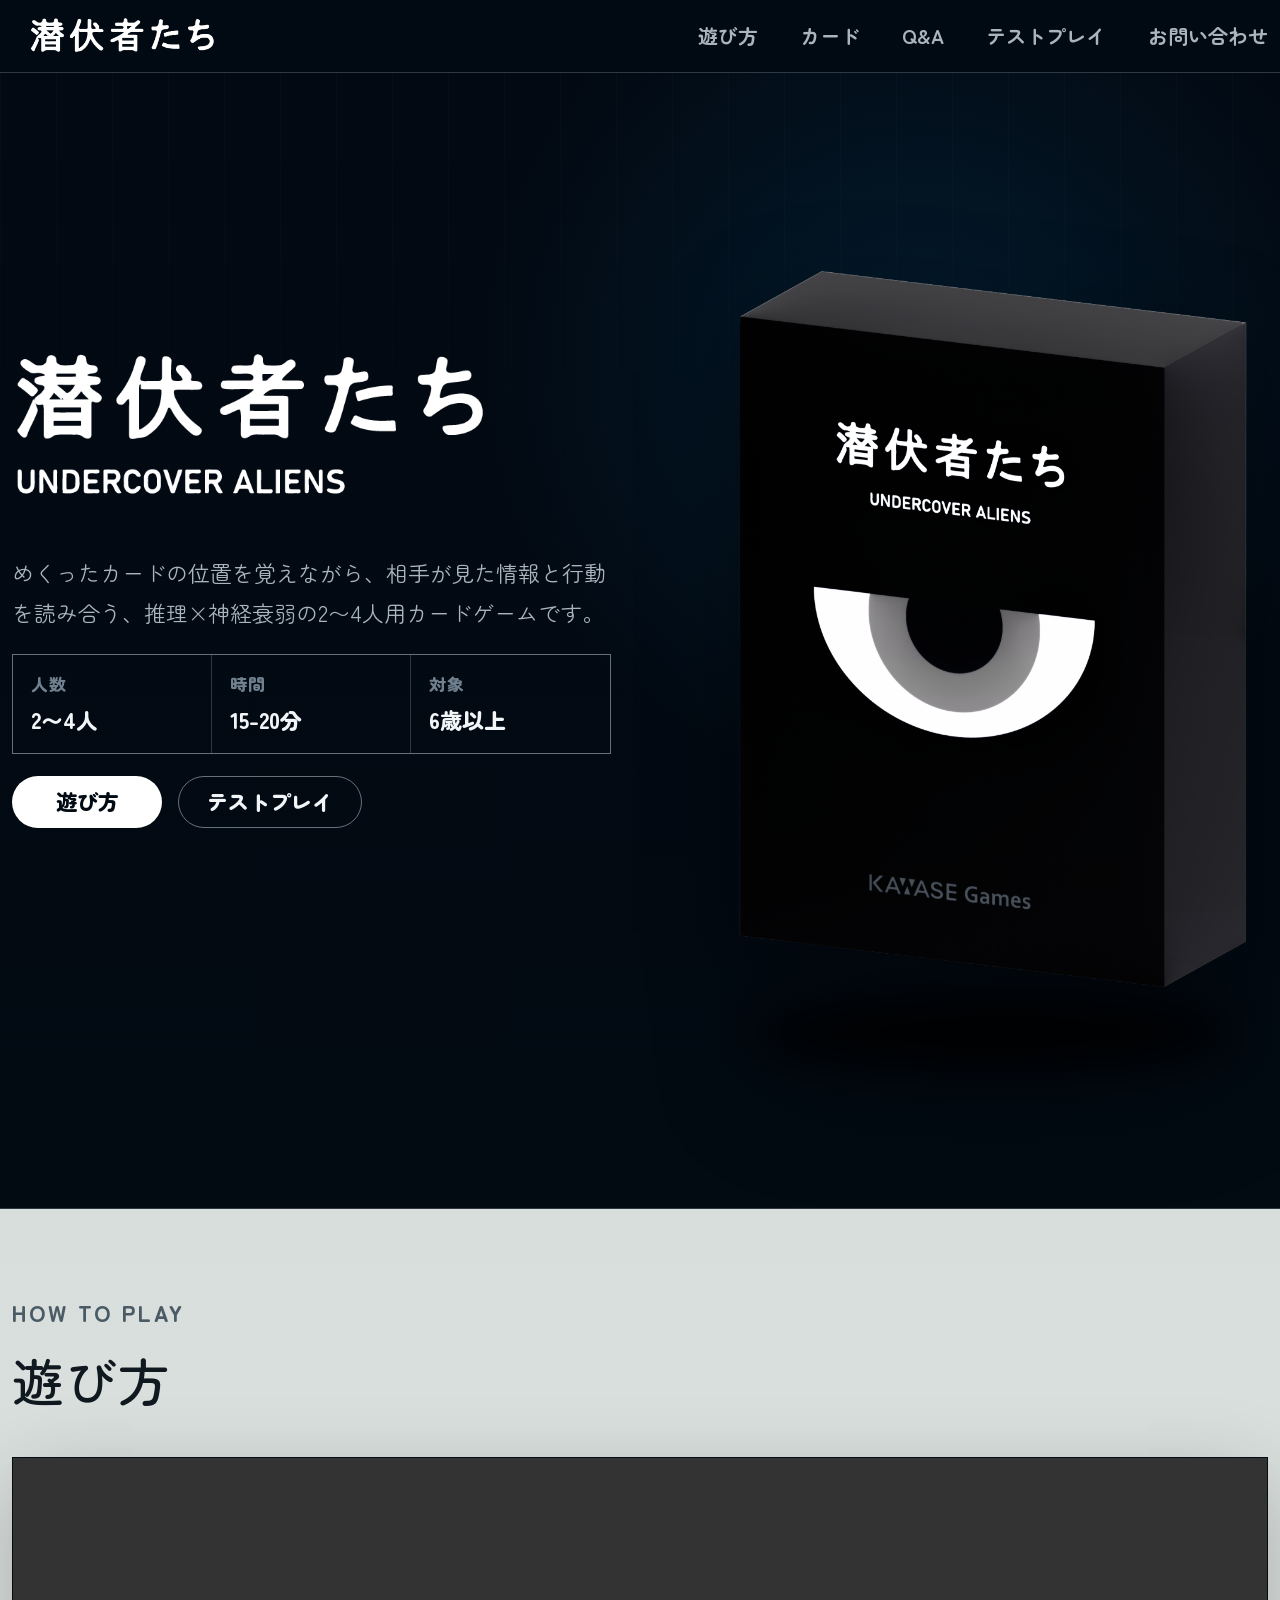
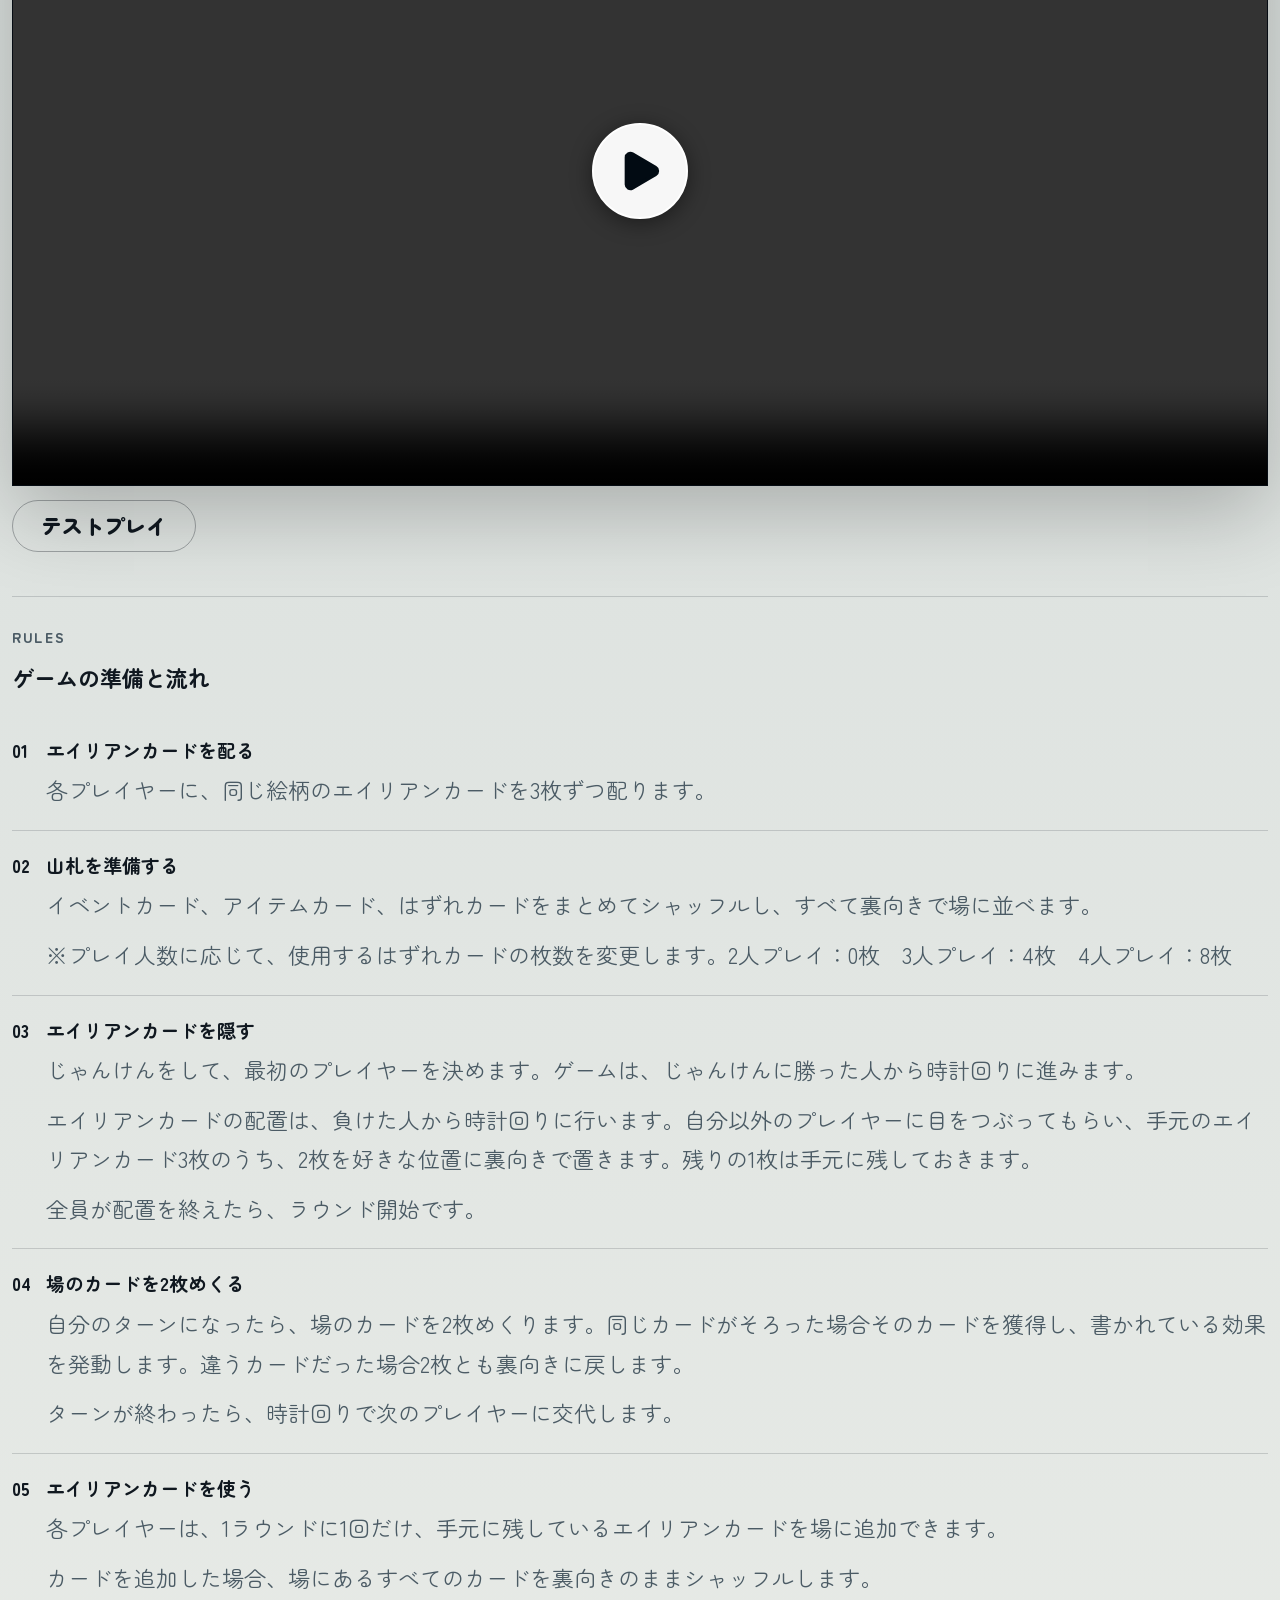
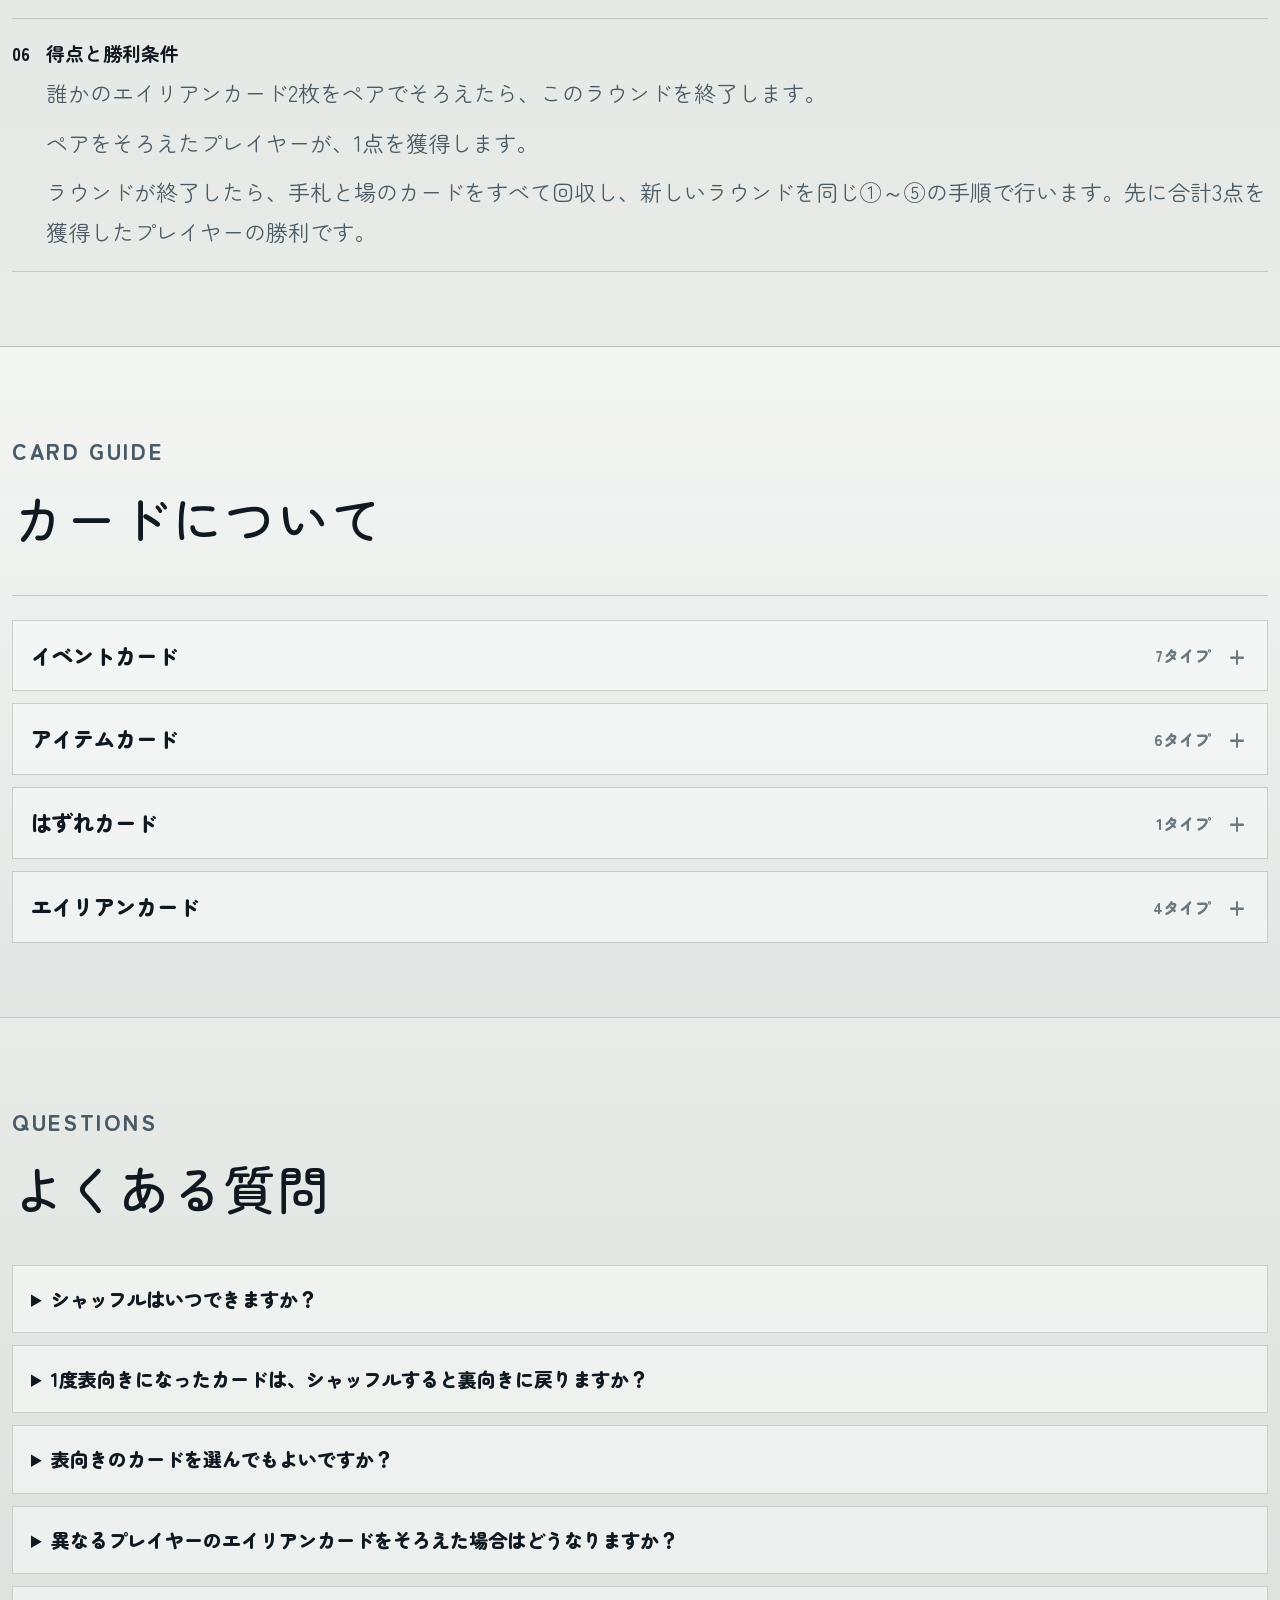
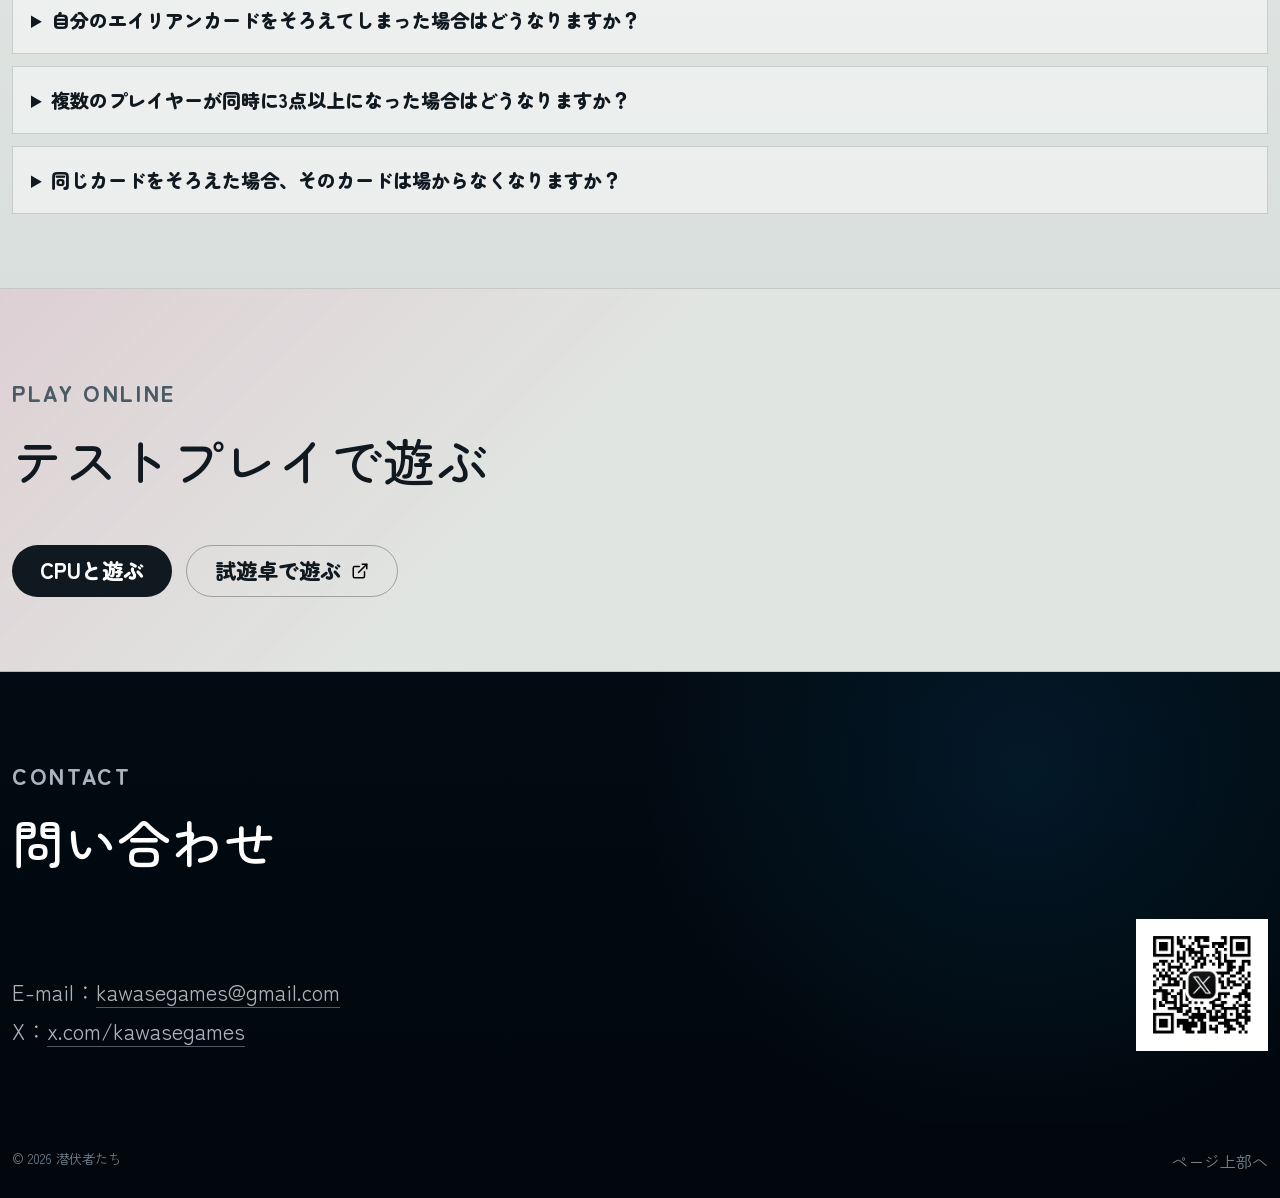
==== commit ce8fa3f9: "Move CPU trial to dedicated page" ====
--- a/index.html
+++ b/index.html
@@ -12,8 +12,7 @@
   <link rel="preconnect" href="https://fonts.googleapis.com">
   <link rel="preconnect" href="https://fonts.gstatic.com" crossorigin>
   <link href="https://fonts.googleapis.com/css2?family=Zen+Maru+Gothic:wght@400;500;700;900&display=swap" rel="stylesheet">
-  <link rel="stylesheet" href="./style.css?v=20261012-03">
-  <link rel="stylesheet" href="./trial.css?v=20261012-01">
+  <link rel="stylesheet" href="./style.css?v=20261012-04">
 </head>
 <body>
   <a class="skip-link" href="#main">本文へ移動</a>
@@ -50,7 +49,7 @@
           </dl>
           <div class="hero-actions">
             <a class="button button-primary" href="#howto">遊び方</a>
-            <a class="button button-secondary" href="#shiyutaku" data-config="ctaLabel">テストプレイ</a>
+            <a class="button button-secondary" href="./play.html" data-config="ctaLabel">テストプレイ</a>
           </div>
         </div>
 
@@ -78,7 +77,7 @@
             </button>
           </div>
           <div class="movie-controls">
-            <a class="button button-secondary button-paper" href="#shiyutaku">テストプレイ</a>
+            <a class="button button-secondary button-paper" href="./play.html">テストプレイ</a>
           </div>
         </section>
 
@@ -252,84 +251,9 @@
           <p class="eyebrow">Play online</p>
           <h2>テストプレイで遊ぶ</h2>
         </div>
-        <section class="cpu-trial" data-cpu-trial aria-label="CPU対戦" hidden>
-          <header class="trial-toolbar">
-            <h3>CPU対戦 <small>ショート版</small></h3>
-            <div class="trial-tools">
-              <label class="trial-difficulty">難易度
-                <select data-trial-difficulty>
-                  <option value="easy">やさしい</option>
-                  <option value="normal" selected>ふつう</option>
-                </select>
-              </label>
-              <button class="trial-icon" type="button" data-trial-action="pause" aria-label="一時停止" title="一時停止">
-                <img src="./assets/icons/pause.svg" alt="" width="20" height="20">
-              </button>
-              <button class="trial-icon" type="button" data-trial-action="reset" aria-label="新しい対戦" title="新しい対戦">
-                <img src="./assets/icons/rotate-ccw.svg" alt="" width="20" height="20">
-              </button>
-            </div>
-          </header>
-          <div class="trial-scores" aria-label="3点先取の得点">
-            <div class="trial-player" data-trial-player="0">
-              <img data-trial-avatar="0" src="./素材/001-E-card-front.png" alt="あなたのエイリアン" width="816" height="1112">
-              <span>あなた</span><strong><output data-trial-score="0">0</output><small> / 3点</small></strong>
-            </div>
-            <div class="trial-player" data-trial-player="1">
-              <img data-trial-avatar="1" src="./素材/002-E-card-front.png" alt="CPUのエイリアン" width="816" height="1112">
-              <span>CPU</span><strong><output data-trial-score="1">0</output><small> / 3点</small></strong>
-            </div>
-          </div>
-          <div class="trial-status" role="status" aria-live="polite" aria-atomic="true">
-            <div><span data-trial-phase>配置</span><span data-trial-round>ラウンド1</span></div>
-            <p data-trial-message></p>
-          </div>
-          <div class="trial-alien-picker" data-trial-picker role="group" aria-label="あなたのエイリアンを選ぶ">
-            <span>あなたのエイリアン</span><div data-trial-aliens></div>
-          </div>
-          <div class="trial-layout">
-            <div>
-              <div class="trial-board" data-trial-board role="group" aria-label="場のカード"></div>
-              <div class="trial-actions">
-                <button class="trial-command" type="button" data-trial-action="advance">対戦開始</button>
-              </div>
-            </div>
-            <aside class="trial-side" aria-label="手札と直前のカード">
-              <h4>手札</h4>
-              <button class="trial-reserve" type="button" data-trial-action="reserve">
-                <img data-trial-reserve-image src="./素材/001-E-card-front.png" alt="" width="816" height="1112">
-                <span>エイリアン追加<small data-trial-reserve-label>残り1枚</small></span>
-              </button>
-              <div class="trial-items">
-                <span class="trial-passive" data-trial-lens>透視 <small>未獲得</small></span>
-                <button class="trial-shuffle" type="button" data-trial-action="shuffle" title="獲得したアイテムで場をシャッフル">
-                  <img src="./assets/icons/shuffle.svg" alt="" width="18" height="18">シャッフル
-                </button>
-              </div>
-              <section class="trial-last" aria-label="直前のカード">
-                <h4>直前のカード</h4><div class="trial-preview" data-trial-preview></div>
-              </section>
-              <details class="trial-history"><summary>対戦ログ</summary><ol data-trial-log></ol></details>
-            </aside>
-          </div>
-          <details class="trial-rules">
-            <summary>試遊ルール</summary>
-            <ul>
-              <li>16枚のショート版。イベント4種類・アイテム2種類で、先に3点を取った方の勝利です。</li>
-              <li>自分のエイリアンを2枚隠し、交互に2枚ずつめくります。同じカードなら獲得します。</li>
-              <li>相手のエイリアンのペアを発見すると1点。自分のペアをそろえると相手に1点入り、ラウンド終了です。</li>
-              <li>エイリアン追加は1ラウンド1回。自分の手番の最初に使用し、場をシャッフルします。全体公開されたカードは表向きを保ちます。</li>
-              <li>「透視」は獲得後、毎ターン終了時に自動発動。「シャッフル」は獲得後、手番の最初に1度だけ使用できます。</li>
-            </ul>
-          </details>
-          <dialog class="trial-card-dialog" data-trial-dialog aria-label="カードの詳細">
-            <button class="trial-icon" type="button" data-trial-action="close-card" aria-label="閉じる" title="閉じる"><img src="./assets/icons/x.svg" alt="" width="20" height="20"></button>
-            <img class="trial-dialog-image" data-trial-dialog-image alt="" width="816" height="1112">
-          </dialog>
-        </section>
-        <noscript><p>CPU対戦にはJavaScriptが必要です。試遊卓でも遊べます。</p></noscript>
-        <div class="shiyutaku-box reveal">
-          <a class="button button-dark trial-external" href="https://shiyutaku.com/home" target="_blank" rel="noopener" data-buy-link>試遊卓で遊ぶ <img src="./assets/icons/external-link.svg" alt="" width="18" height="18"><span class="sr-only">（外部サイト、新しいタブ）</span></a>
+        <div class="shiyutaku-box play-links reveal">
+          <a class="button button-dark" href="./play.html">CPUと遊ぶ</a>
+          <a class="button button-secondary button-paper external-play-link" href="https://shiyutaku.com/home" target="_blank" rel="noopener" data-buy-link>試遊卓で遊ぶ <img src="./assets/icons/external-link.svg" alt="" width="18" height="18"><span class="sr-only">（外部サイト、新しいタブ）</span></a>
         </div>
       </div>
     </section>
@@ -363,7 +287,5 @@
   </footer>
 
   <script src="./script.js?v=20261012-01" charset="utf-8"></script>
-  <script src="./trial-engine.js?v=20261012-01" charset="utf-8"></script>
-  <script src="./trial-game.js?v=20261012-01" charset="utf-8"></script>
 </body>
 </html>
--- a/style.css
+++ b/style.css
@@ -539,6 +539,7 @@
 }
 
 .section-shiyutaku {
+  scroll-margin-top: 100px;
   --ink: var(--paper-ink);
   --muted: var(--paper-muted);
   --dim: #6c7880;
@@ -981,6 +982,17 @@
 
 .shiyutaku-box .button {
   margin-top: 0;
+}
+
+.play-links {
+  display: flex;
+  flex-wrap: wrap;
+  align-items: center;
+  gap: 14px;
+}
+
+.external-play-link {
+  gap: 10px;
 }
 
 .button-dark {
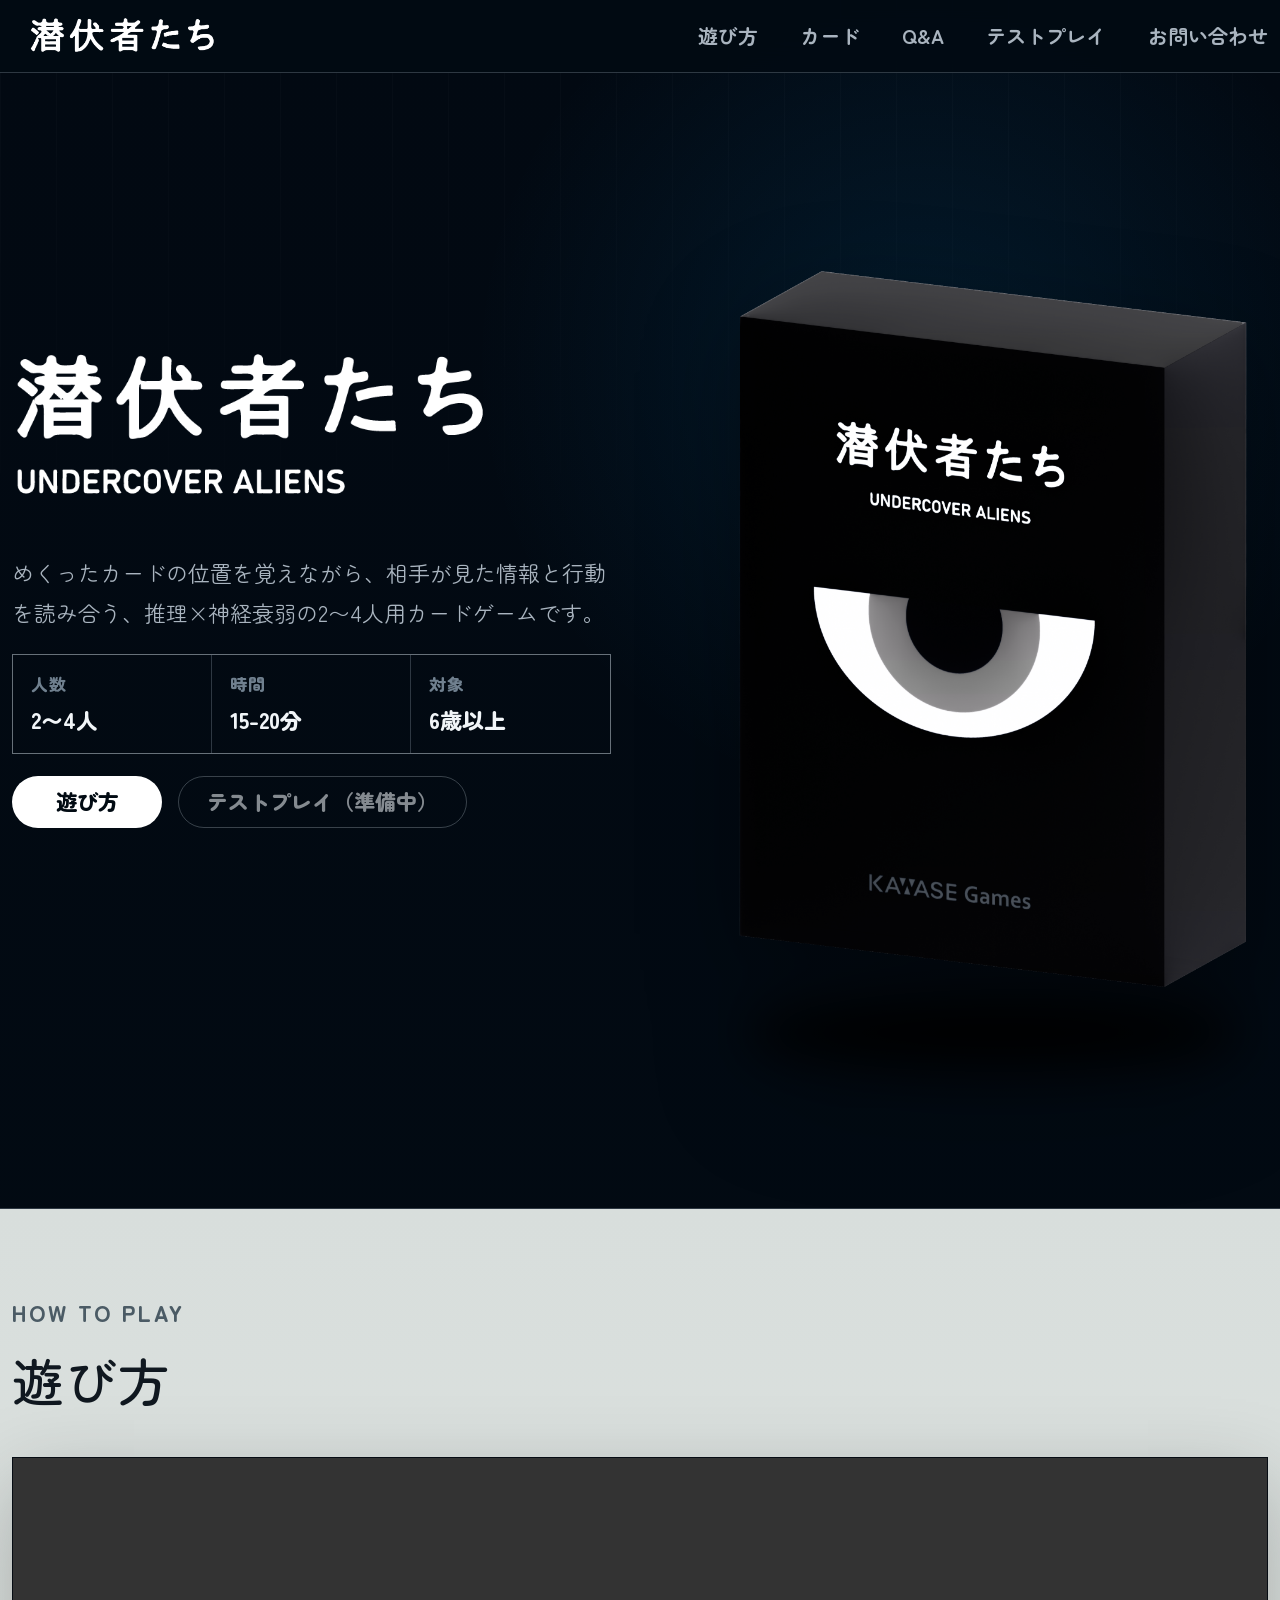
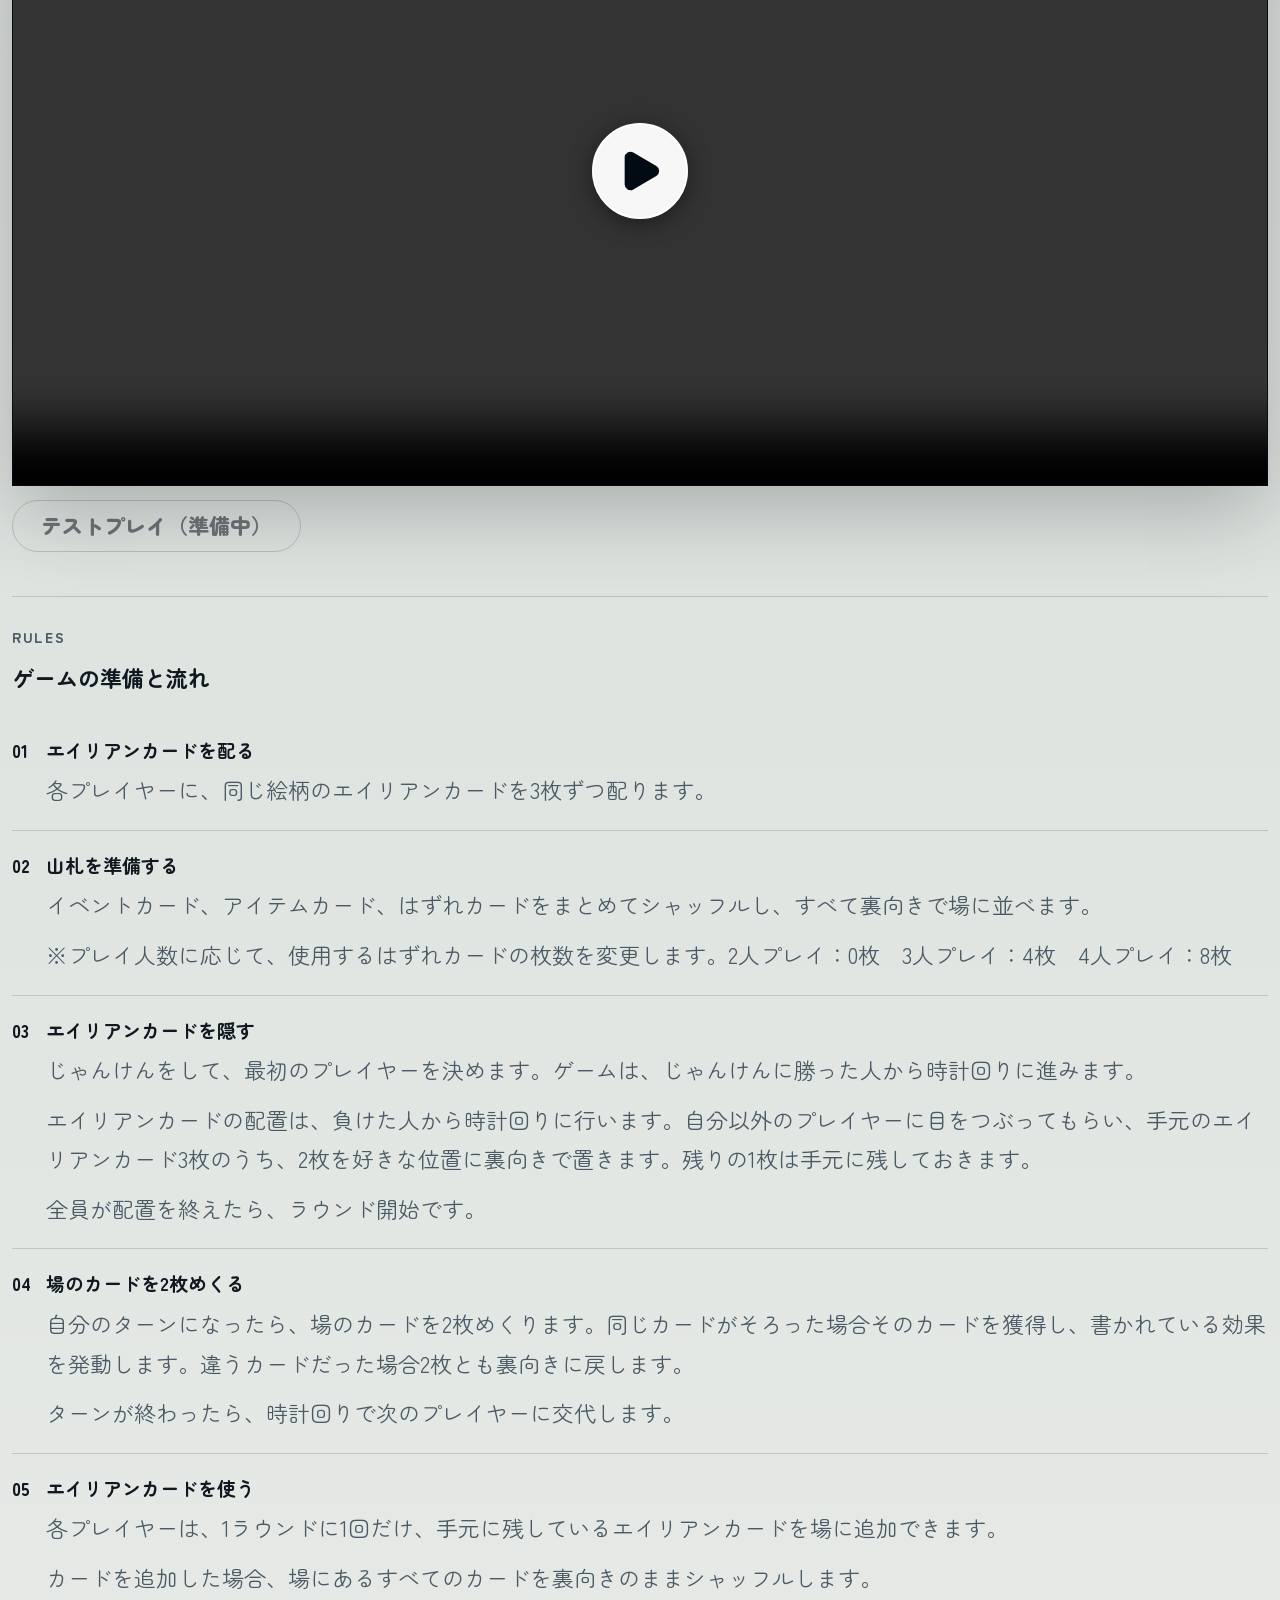
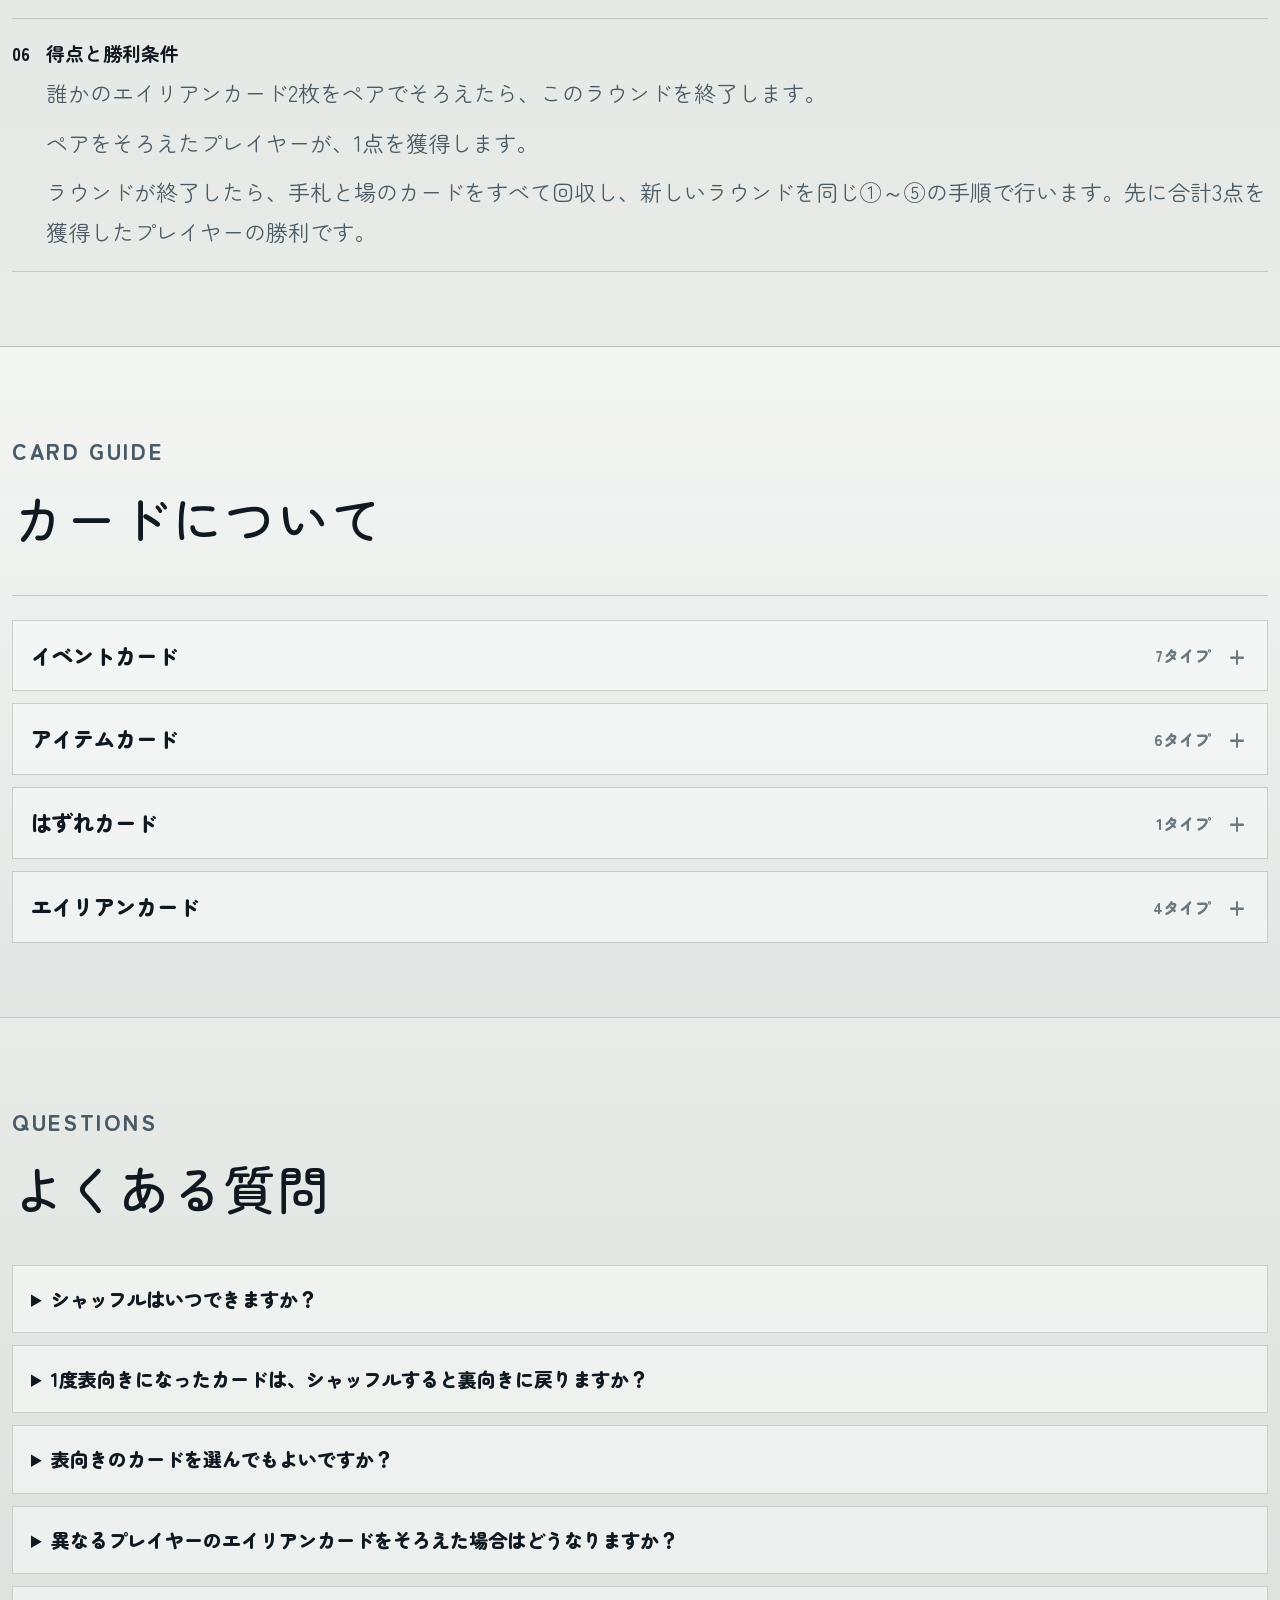
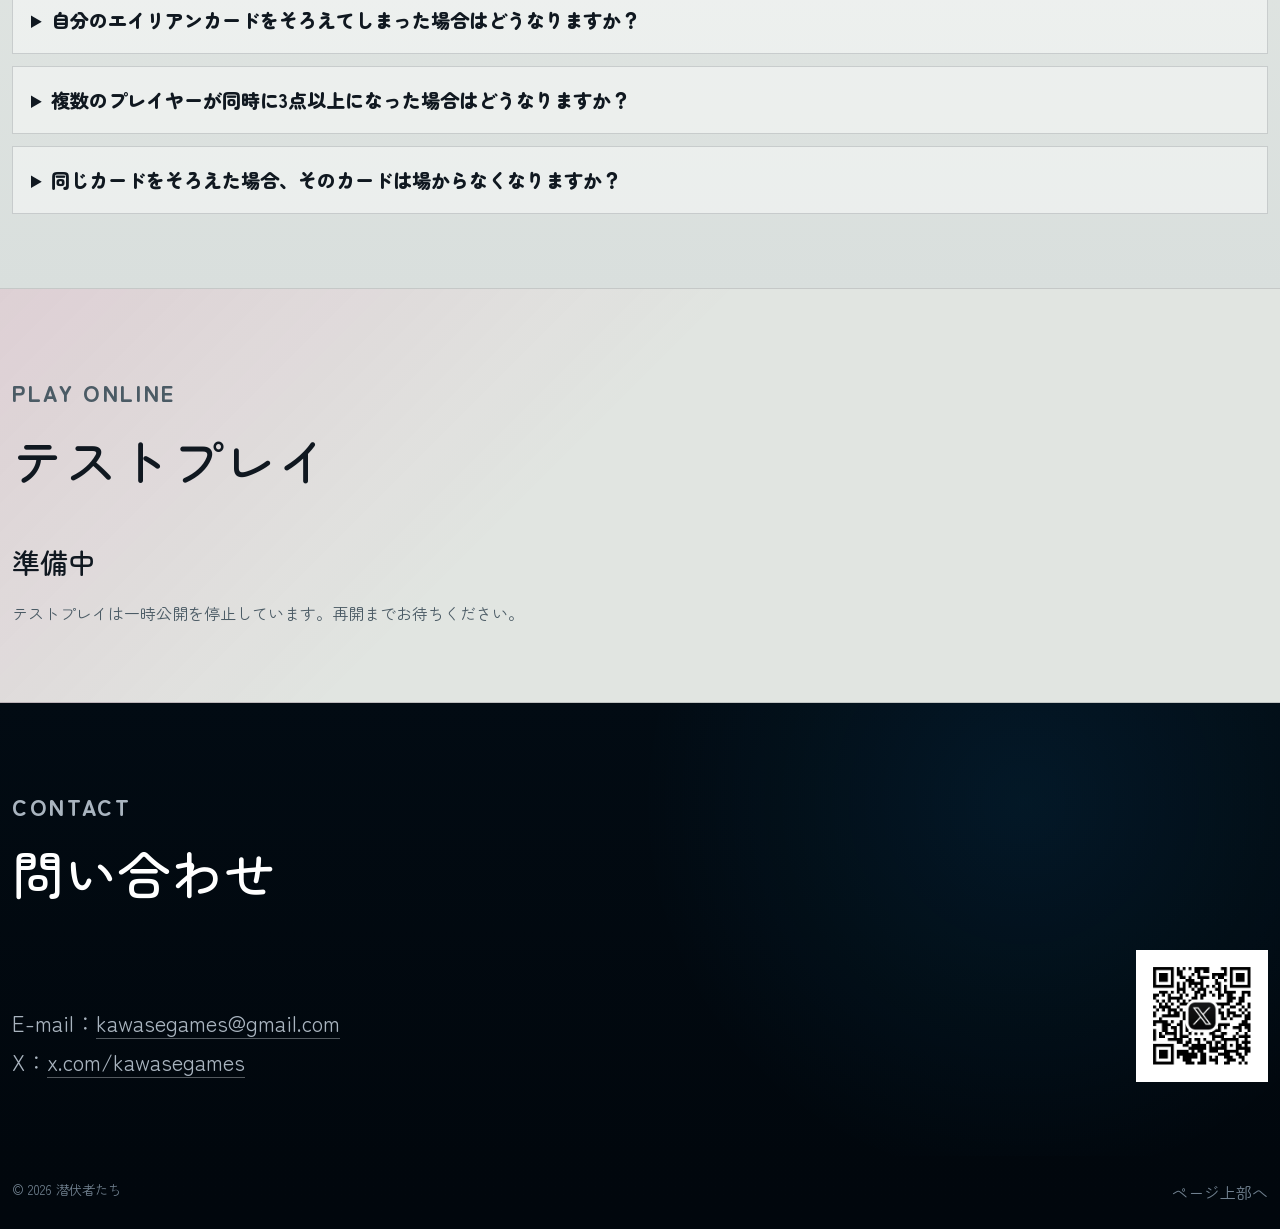
==== commit 77ce9426: "Pause public test play with preparation notices" ====
--- a/index.html
+++ b/index.html
@@ -12,7 +12,7 @@
   <link rel="preconnect" href="https://fonts.googleapis.com">
   <link rel="preconnect" href="https://fonts.gstatic.com" crossorigin>
   <link href="https://fonts.googleapis.com/css2?family=Zen+Maru+Gothic:wght@400;500;700;900&display=swap" rel="stylesheet">
-  <link rel="stylesheet" href="./style.css?v=20261012-04">
+  <link rel="stylesheet" href="./style.css?v=20261022-01">
 </head>
 <body>
   <a class="skip-link" href="#main">本文へ移動</a>
@@ -49,7 +49,7 @@
           </dl>
           <div class="hero-actions">
             <a class="button button-primary" href="#howto">遊び方</a>
-            <a class="button button-secondary" href="./play.html" data-config="ctaLabel">テストプレイ</a>
+            <button class="button button-secondary" type="button" data-config="ctaLabel" disabled>テストプレイ（準備中）</button>
           </div>
         </div>
 
@@ -77,7 +77,7 @@
             </button>
           </div>
           <div class="movie-controls">
-            <a class="button button-secondary button-paper" href="./play.html">テストプレイ</a>
+            <button class="button button-secondary button-paper" type="button" data-config="ctaLabel" disabled>テストプレイ（準備中）</button>
           </div>
         </section>
 
@@ -249,11 +249,11 @@
       <div class="wrap narrow">
         <div class="section-title reveal">
           <p class="eyebrow">Play online</p>
-          <h2>テストプレイで遊ぶ</h2>
-        </div>
-        <div class="shiyutaku-box play-links reveal">
-          <a class="button button-dark" href="./play.html">CPUと遊ぶ</a>
-          <a class="button button-secondary button-paper external-play-link" href="https://shiyutaku.com/home" target="_blank" rel="noopener" data-buy-link>試遊卓で遊ぶ <img src="./assets/icons/external-link.svg" alt="" width="18" height="18"><span class="sr-only">（外部サイト、新しいタブ）</span></a>
+          <h2>テストプレイ</h2>
+        </div>
+        <div class="play-status reveal" role="status">
+          <p class="play-status-label">準備中</p>
+          <p>テストプレイは一時公開を停止しています。再開までお待ちください。</p>
         </div>
       </div>
     </section>
@@ -286,6 +286,6 @@
     </div>
   </footer>
 
-  <script src="./script.js?v=20261012-01" charset="utf-8"></script>
+  <script src="./script.js?v=20261022-01" charset="utf-8"></script>
 </body>
 </html>
--- a/style.css
+++ b/style.css
@@ -300,6 +300,13 @@
   transform: translateY(-2px);
 }
 
+.button:disabled {
+  background: transparent;
+  opacity: .55;
+  cursor: not-allowed;
+  transform: none;
+}
+
 .button-primary {
   background: var(--white);
   color: var(--bg);
@@ -990,6 +997,10 @@
   align-items: center;
   gap: 14px;
 }
+
+.play-status { color: var(--muted); }
+.play-status .play-status-label { margin: 0 0 12px; color: var(--paper-ink); font-size: 28px; font-weight: 500; }
+.play-status p:last-child { margin: 0; line-height: 1.8; }
 
 .external-play-link {
   gap: 10px;
